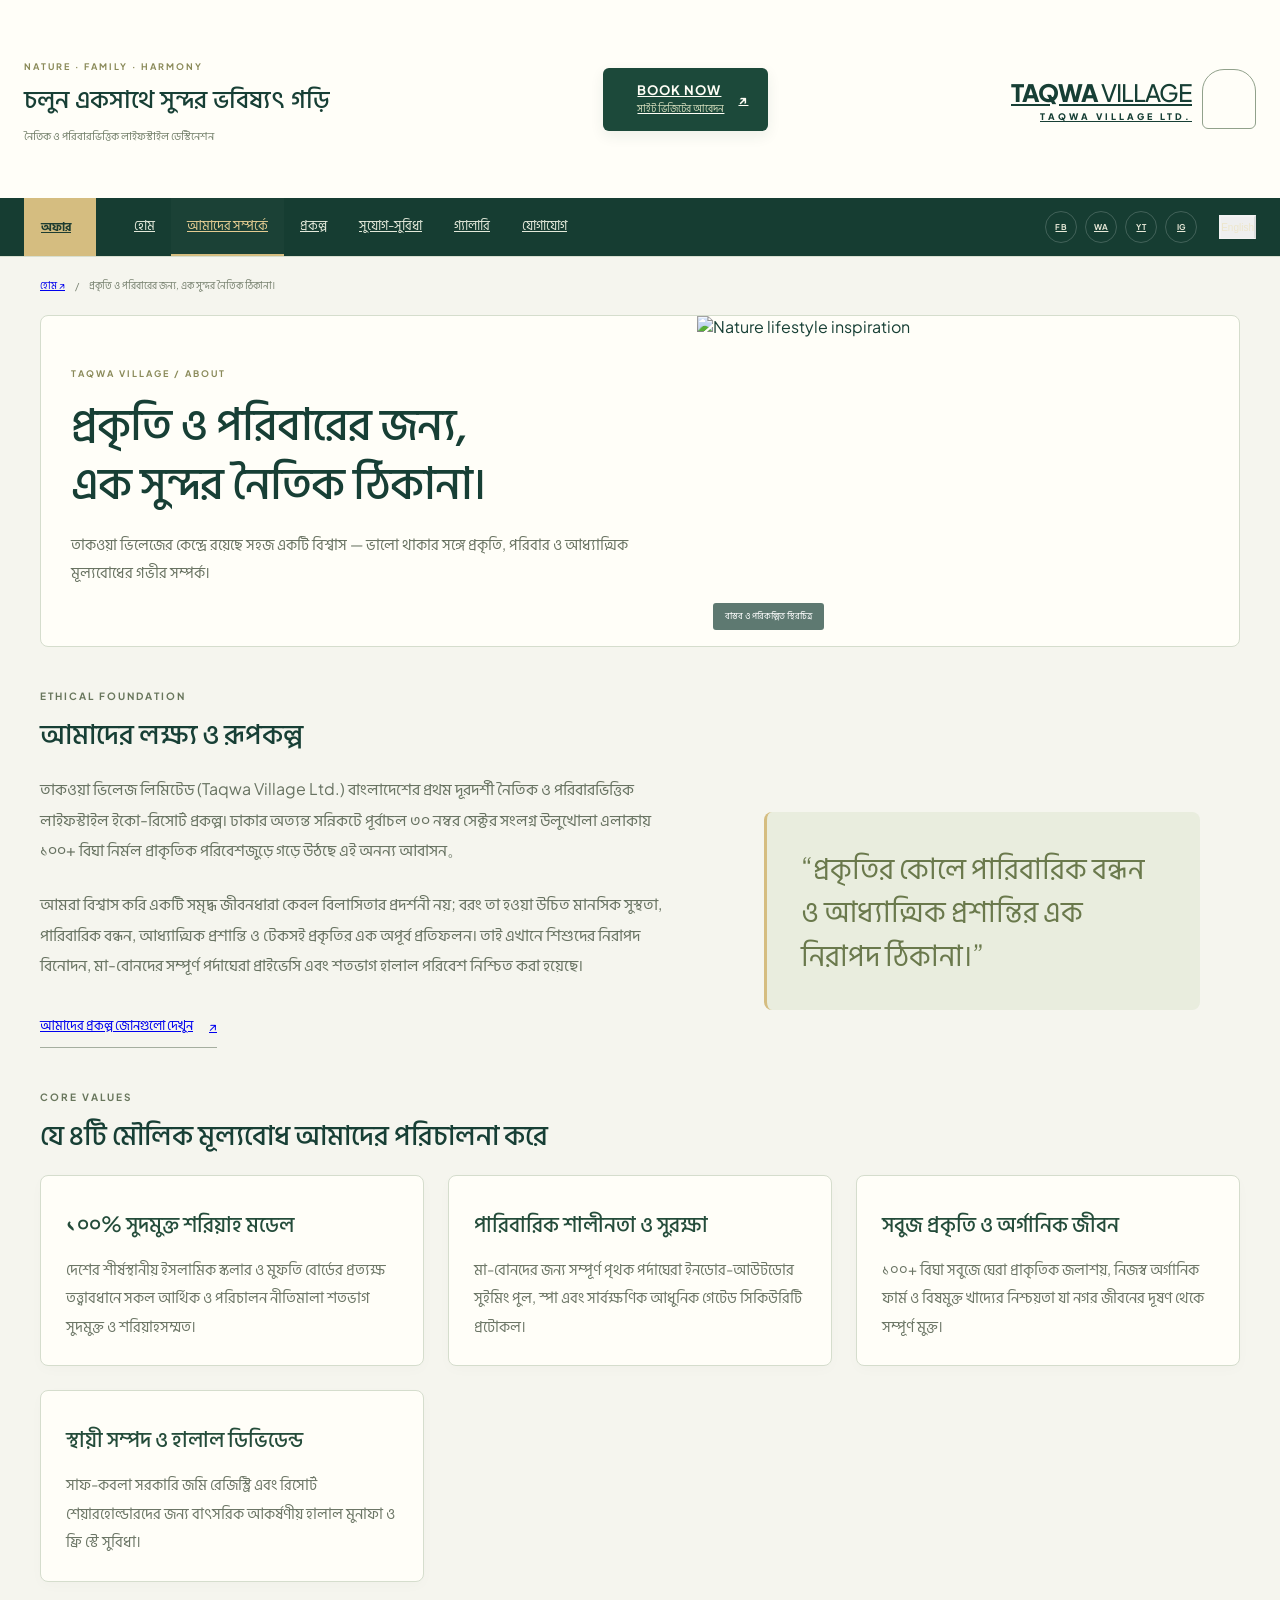
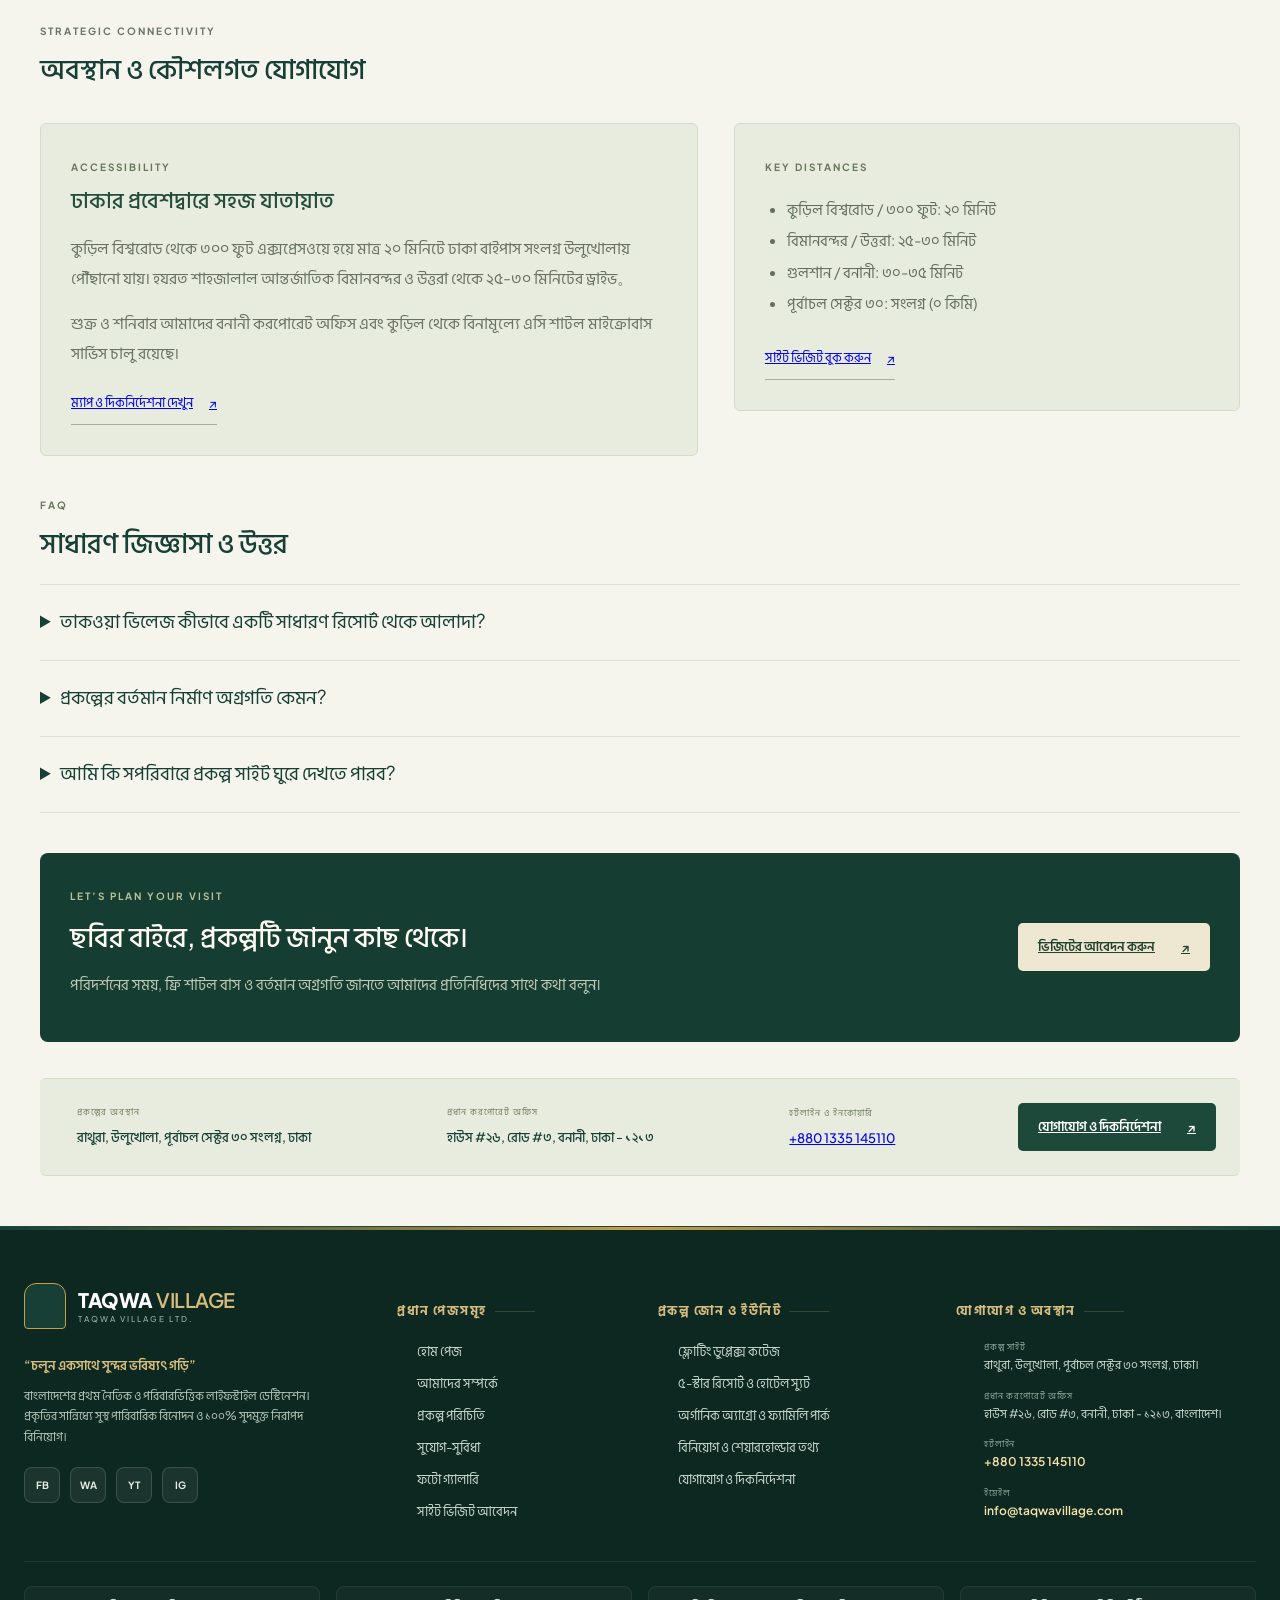
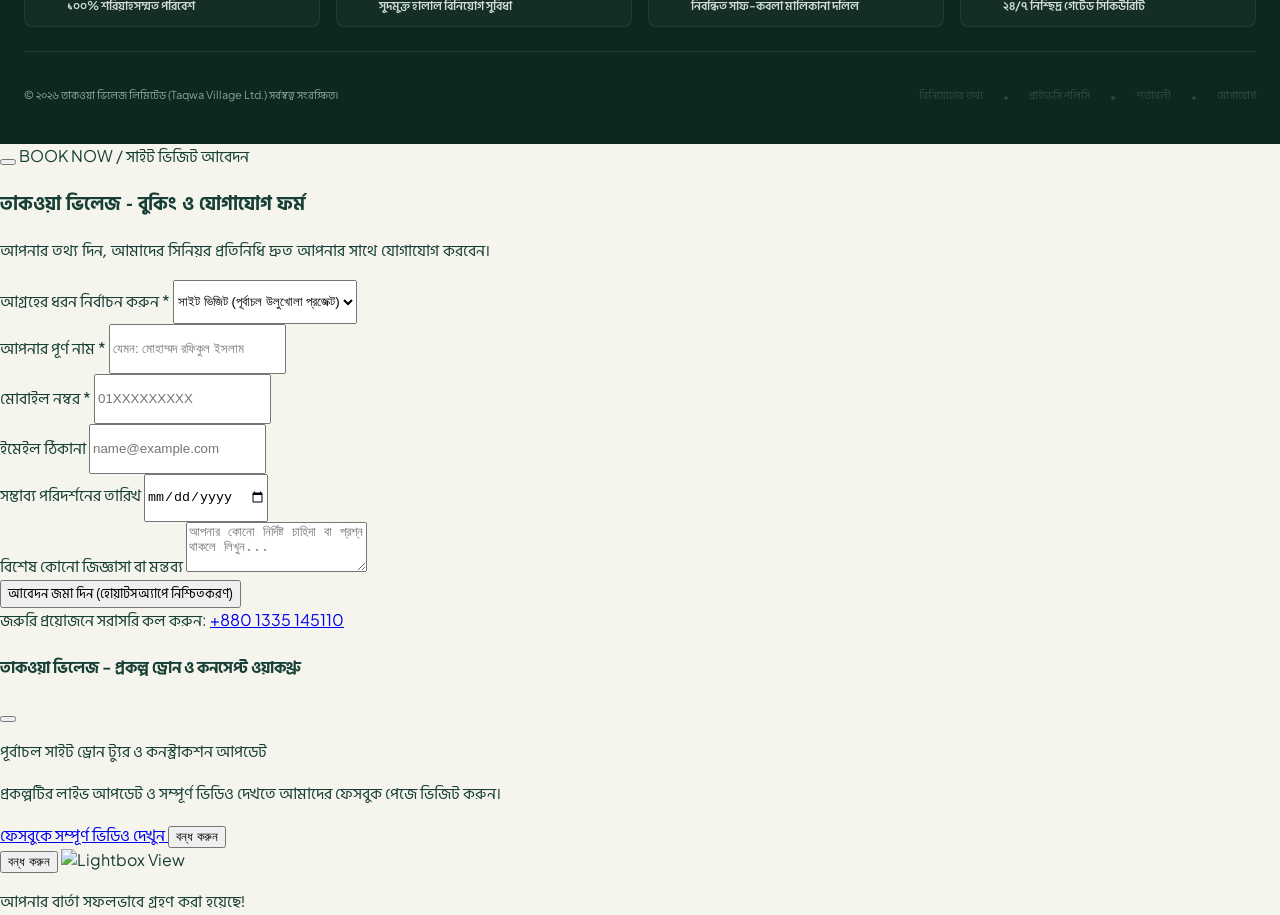
==== about.html @ dc3d4e01 "first commit" ====
<!DOCTYPE html>
<html lang="bn" class="scroll-smooth">
<head>
  <meta charset="UTF-8">
  <meta name="viewport" content="width=device-width, initial-scale=1.0">
  <title>A Thoughtful Place for Nature, Family &amp; Values. | Taqwa Village</title>
  
  <!-- SEO & Social Meta Tags -->
  <meta name="description" content="At the heart of Taqwa Village is a profound conviction: true wellbeing flourishes through nature, family harmony and spiritual grounding.">
  <meta property="og:title" content="A Thoughtful Place for Nature, Family &amp; Values. | Taqwa Village">
  <meta property="og:description" content="At the heart of Taqwa Village is a profound conviction: true wellbeing flourishes through nature, family harmony and spiritual grounding.">
  <meta property="og:type" content="website">
  <meta property="og:url" content="https://taqwavillage.com/about.html">
  <meta name="theme-color" content="#064e3b">

  <!-- Google Fonts: Hind Siliguri for Bengali + Plus Jakarta Sans for English -->
  <link rel="preconnect" href="https://fonts.googleapis.com">
  <link rel="preconnect" href="https://fonts.gstatic.com" crossorigin>
  <link href="https://fonts.googleapis.com/css2?family=Hind+Siliguri:wght@400;500;600;700&family=Plus+Jakarta+Sans:wght@400;500;600;700;800&family=Amiri:ital@1&display=swap" rel="stylesheet">

  <!-- Tailwind CSS CDN -->
  <script src="https://cdn.tailwindcss.com"></script>
  <script>
    tailwind.config = {
      darkMode: 'class',
      theme: {
        extend: {
          fontFamily: {
            bangla: ['"Hind Siliguri"', 'sans-serif'],
            sans: ['"Plus Jakarta Sans"', '"Hind Siliguri"', 'sans-serif'],
            arabic: ['"Amiri"', 'serif']
          },
          colors: {
            primary: {
              50: '#f0fdf4',
              100: '#dcfce7',
              200: '#bbf7d0',
              500: '#10b981',
              600: '#059669',
              700: '#047857',
              800: '#065f46',
              900: '#064e3b',
              950: '#022c22',
            },
            gold: {
              50: '#fffbeb',
              100: '#fef3c7',
              200: '#fde68a',
              400: '#fbbf24',
              500: '#f59e0b',
              600: '#d97706',
              700: '#b45309',
            }
          },
          boxShadow: {
            'card': '0 10px 30px -5px rgba(6, 78, 59, 0.08), 0 4px 6px -2px rgba(6, 78, 59, 0.04)',
            'card-hover': '0 20px 35px -5px rgba(6, 78, 59, 0.16), 0 10px 10px -5px rgba(6, 78, 59, 0.08)',
            'gold': '0 10px 25px -5px rgba(217, 119, 6, 0.35)',
          }
        }
      }
    }
  </script>

  <!-- Lucide Icons -->
  <script src="https://unpkg.com/lucide@latest"></script>

  <!-- Swiper.js for Image Slider -->
  <link rel="stylesheet" href="https://cdn.jsdelivr.net/npm/swiper@11/swiper-bundle.min.css"/>
  <script src="https://cdn.jsdelivr.net/npm/swiper@11/swiper-bundle.min.js"></script>

  <!-- Custom CSS -->
  <link rel="stylesheet" href="styles.css">
</head>
<body class="inner-page sketch-home font-sans antialiased">
<a class="skip-link" href="#page-content">মূল কন্টেন্টে যান</a>
<header id="mainHeader" class="sketch-header">
<div class="sketch-masthead">
 <div class="sketch-slogan"><span class="eyebrow">NATURE · FAMILY · HARMONY</span><p><span data-bn="চলুন একসাথে সুন্দর ভবিষ্যৎ গড়ি" data-en="Let’s build a beautiful future together">চলুন একসাথে সুন্দর ভবিষ্যৎ গড়ি</span></p><small><span data-bn="নৈতিক ও পরিবারভিত্তিক লাইফস্টাইল ডেস্টিনেশন" data-en="An ethical, family-oriented lifestyle destination">নৈতিক ও পরিবারভিত্তিক লাইফস্টাইল ডেস্টিনেশন</span></small></div>
 <a class="sketch-book" href="booking.html"><i data-lucide="calendar-check"></i><span>BOOK NOW<small><span data-bn="সাইট ভিজিটের আবেদন" data-en="Plan your site visit">সাইট ভিজিটের আবেদন</span></small></span><span aria-hidden="true">↗</span></a>
 <a class="brand sketch-logo" href="index.html" aria-label="Taqwa Village home"><span>TAQWA <b>VILLAGE</b><small>TAQWA VILLAGE LTD.</small></span><span class="brand-icon"><i data-lucide="trees"></i></span></a>
</div>
<div class="sketch-nav-wrap"><div class="sketch-nav-row"><a class="offer-tab" href="booking.html"><span data-bn="অফার" data-en="OFFER">অফার</span> <i data-lucide="arrow-up-right"></i></a><nav class="sketch-nav" aria-label="Main navigation"><a href="index.html"><span data-bn="হোম" data-en="Home">হোম</span></a><a href="about.html" aria-current="page"><span data-bn="আমাদের সম্পর্কে" data-en="About us">আমাদের সম্পর্কে</span></a><a href="projects.html"><span data-bn="প্রকল্প" data-en="Projects">প্রকল্প</span></a><a href="amenities.html"><span data-bn="সুযোগ-সুবিধা" data-en="Amenities">সুযোগ-সুবিধা</span></a><a href="gallery.html"><span data-bn="গ্যালারি" data-en="Gallery">গ্যালারি</span></a><a href="contact.html"><span data-bn="যোগাযোগ" data-en="Contact">যোগাযোগ</span></a></nav><button id="mobileMenuBtn" aria-label="Toggle navigation" aria-controls="mobileMenu" aria-expanded="false"><i data-lucide="menu"></i><span>MENU</span></button><div class="sketch-socials"><a href="https://www.facebook.com/share/1EGtoqgu51/" aria-label="Facebook" target="_blank" rel="noopener noreferrer"><span aria-hidden="true">FB</span></a><a href="https://wa.me/8801335145110" aria-label="WhatsApp" target="_blank" rel="noopener noreferrer"><span aria-hidden="true">WA</span></a><a href="https://www.youtube.com/@TaqwaVillage" aria-label="YouTube" target="_blank" rel="noopener noreferrer"><span aria-hidden="true">YT</span></a><a href="https://www.instagram.com/taqwavillage" aria-label="Instagram" target="_blank" rel="noopener noreferrer"><span aria-hidden="true">IG</span></a></div><button id="langToggleBtn" class="language-button" onclick="toggleLanguage()"><span id="langLabel">English</span></button></div><nav id="mobileMenu" class="hidden" aria-label="Mobile navigation"><a href="index.html"><span data-bn="হোম" data-en="Home">হোম</span></a><a href="about.html" aria-current="page"><span data-bn="আমাদের সম্পর্কে" data-en="About us">আমাদের সম্পর্কে</span></a><a href="projects.html"><span data-bn="প্রকল্প" data-en="Projects">প্রকল্প</span></a><a href="amenities.html"><span data-bn="সুযোগ-সুবিধা" data-en="Amenities">সুযোগ-সুবিধা</span></a><a href="gallery.html"><span data-bn="গ্যালারি" data-en="Gallery">গ্যালারি</span></a><a href="contact.html"><span data-bn="যোগাযোগ" data-en="Contact">যোগাযোগ</span></a><a href="booking.html" data-mobile-booking><span data-bn="সাইট ভিজিট" data-en="Book a visit">সাইট ভিজিট</span></a></nav></div>
</header>
<main class="page-shell" id="page-content"><nav class="breadcrumbs" aria-label="Breadcrumb"><a class="" href="index.html"><span class="" data-bn="হোম" data-en="Home">হোম</span> <span aria-hidden="true">↗</span></a> <span aria-hidden="true">/</span> <span class="" data-bn="প্রকৃতি ও পরিবারের জন্য, এক সুন্দর নৈতিক ঠিকানা।" data-en="A Thoughtful Place for Nature, Family &amp; Values.">প্রকৃতি ও পরিবারের জন্য, এক সুন্দর নৈতিক ঠিকানা।</span></nav><section class="page-hero with-image"><div class="page-hero-copy"><span class="eyebrow">TAQWA VILLAGE / ABOUT</span><h1 class="" data-bn="প্রকৃতি ও পরিবারের জন্য, এক সুন্দর নৈতিক ঠিকানা।" data-en="A Thoughtful Place for Nature, Family &amp; Values.">প্রকৃতি ও পরিবারের জন্য, এক সুন্দর নৈতিক ঠিকানা।</h1><p class="" data-bn="তাকওয়া ভিলেজের কেন্দ্রে রয়েছে সহজ একটি বিশ্বাস — ভালো থাকার সঙ্গে প্রকৃতি, পরিবার ও আধ্যাত্মিক মূল্যবোধের গভীর সম্পর্ক।" data-en="At the heart of Taqwa Village is a profound conviction: true wellbeing flourishes through nature, family harmony and spiritual grounding.">তাকওয়া ভিলেজের কেন্দ্রে রয়েছে সহজ একটি বিশ্বাস — ভালো থাকার সঙ্গে প্রকৃতি, পরিবার ও আধ্যাত্মিক মূল্যবোধের গভীর সম্পর্ক।</p></div><figure class="page-hero-image"><img class="" src="https://images.unsplash.com/photo-1500937386664-56d1dfef3854?auto=format&amp;fit=crop&amp;w=1200&amp;q=85" alt="Nature lifestyle inspiration" fetchpriority=high><figcaption><span class="" data-bn="বাস্তব ও পরিকল্পিত স্থিরচিত্র" data-en="Project Lifestyle Visual">বাস্তব ও পরিকল্পিত স্থিরচিত্র</span></figcaption></figure></section><section class="page-section"><span class="eyebrow">ETHICAL FOUNDATION</span><h2 class="" data-bn="আমাদের লক্ষ্য ও রূপকল্প" data-en="Our Vision &amp; Purpose">আমাদের লক্ষ্য ও রূপকল্প</h2><div class="story-layout"><div><p class="" data-bn="তাকওয়া ভিলেজ লিমিটেড (Taqwa Village Ltd.) বাংলাদেশের প্রথম দূরদর্শী নৈতিক ও পরিবারভিত্তিক লাইফস্টাইল ইকো-রিসোর্ট প্রকল্প। ঢাকার অত্যন্ত সন্নিকটে পূর্বাচল ৩০ নম্বর সেক্টর সংলগ্ন উলুখোলা এলাকায় ১০০+ বিঘা নির্মল প্রাকৃতিক পরিবেশজুড়ে গড়ে উঠছে এই অনন্য আবাসন。" data-en="Taqwa Village Ltd. is Bangladesh’s premier ethical, family-first eco-lifestyle and resort sanctuary. Spread across 100+ bighas near Purbachal Sector 30 in Ulukhola, Dhaka, it harmonizes nature, family ethics and modern hospitality.">তাকওয়া ভিলেজ লিমিটেড (Taqwa Village Ltd.) বাংলাদেশের প্রথম দূরদর্শী নৈতিক ও পরিবারভিত্তিক লাইফস্টাইল ইকো-রিসোর্ট প্রকল্প। ঢাকার অত্যন্ত সন্নিকটে পূর্বাচল ৩০ নম্বর সেক্টর সংলগ্ন উলুখোলা এলাকায় ১০০+ বিঘা নির্মল প্রাকৃতিক পরিবেশজুড়ে গড়ে উঠছে এই অনন্য আবাসন。</p><p class="" data-bn="আমরা বিশ্বাস করি একটি সমৃদ্ধ জীবনধারা কেবল বিলাসিতার প্রদর্শনী নয়; বরং তা হওয়া উচিত মানসিক সুস্থতা, পারিবারিক বন্ধন, আধ্যাত্মিক প্রশান্তি ও টেকসই প্রকৃতির এক অপূর্ব প্রতিফলন। তাই এখানে শিশুদের নিরাপদ বিনোদন, মা-বোনদের সম্পূর্ণ পর্দাঘেরা প্রাইভেসি এবং শতভাগ হালাল পরিবেশ নিশ্চিত করা হয়েছে।" data-en="We believe true luxury is rooted in peace of mind, strong family bonds, spiritual tranquility and sustainable living. That is why Taqwa Village is crafted with complete family privacy, separate amenities for women, and 100% Shariah-guided principles.">আমরা বিশ্বাস করি একটি সমৃদ্ধ জীবনধারা কেবল বিলাসিতার প্রদর্শনী নয়; বরং তা হওয়া উচিত মানসিক সুস্থতা, পারিবারিক বন্ধন, আধ্যাত্মিক প্রশান্তি ও টেকসই প্রকৃতির এক অপূর্ব প্রতিফলন। তাই এখানে শিশুদের নিরাপদ বিনোদন, মা-বোনদের সম্পূর্ণ পর্দাঘেরা প্রাইভেসি এবং শতভাগ হালাল পরিবেশ নিশ্চিত করা হয়েছে।</p><a class="text-button" href="projects.html"><span class="" data-bn="আমাদের প্রকল্প জোনগুলো দেখুন" data-en="Explore our project zones">আমাদের প্রকল্প জোনগুলো দেখুন</span> <span aria-hidden="true">↗</span></a></div><blockquote><span class="" data-bn="“প্রকৃতির কোলে পারিবারিক বন্ধন ও আধ্যাত্মিক প্রশান্তির এক নিরাপদ ঠিকানা।”" data-en="“A serene sanctuary for family bonding and spiritual peace in nature’s lap.”">“প্রকৃতির কোলে পারিবারিক বন্ধন ও আধ্যাত্মিক প্রশান্তির এক নিরাপদ ঠিকানা।”</span></blockquote></div></section><section class="page-section"><span class="eyebrow">CORE VALUES</span><h2 class="" data-bn="যে ৪টি মৌলিক মূল্যবোধ আমাদের পরিচালনা করে" data-en="The 4 Guiding Pillars">যে ৪টি মৌলিক মূল্যবোধ আমাদের পরিচালনা করে</h2><div class="feature-grid"><article class="feature-panel"><i data-lucide="coins" aria-hidden="true"></i><h3 class="" data-bn="১০০% সুদমুক্ত শরিয়াহ মডেল" data-en="100% Shariah Compliant">১০০% সুদমুক্ত শরিয়াহ মডেল</h3><p class="" data-bn="দেশের শীর্ষস্থানীয় ইসলামিক স্কলার ও মুফতি বোর্ডের প্রত্যক্ষ তত্ত্বাবধানে সকল আর্থিক ও পরিচালন নীতিমালা শতভাগ সুদমুক্ত ও শরিয়াহসম্মত।" data-en="All financial investments and operations strictly adhere to authentic Islamic Mudarabah/Musharakah guidelines vetted by prominent scholars.">দেশের শীর্ষস্থানীয় ইসলামিক স্কলার ও মুফতি বোর্ডের প্রত্যক্ষ তত্ত্বাবধানে সকল আর্থিক ও পরিচালন নীতিমালা শতভাগ সুদমুক্ত ও শরিয়াহসম্মত।</p></article><article class="feature-panel"><i data-lucide="users" aria-hidden="true"></i><h3 class="" data-bn="পারিবারিক শালীনতা ও সুরক্ষা" data-en="Family Dignity &amp; Privacy">পারিবারিক শালীনতা ও সুরক্ষা</h3><p class="" data-bn="মা-বোনদের জন্য সম্পূর্ণ পৃথক পর্দাঘেরা ইনডোর-আউটডোর সুইমিং পুল, স্পা এবং সার্বক্ষণিক আধুনিক গেটেড সিকিউরিটি প্রটোকল।" data-en="Private ladies-only swimming pools, family leisure spaces and around-the-clock gated security ensure complete peace of mind.">মা-বোনদের জন্য সম্পূর্ণ পৃথক পর্দাঘেরা ইনডোর-আউটডোর সুইমিং পুল, স্পা এবং সার্বক্ষণিক আধুনিক গেটেড সিকিউরিটি প্রটোকল।</p></article><article class="feature-panel"><i data-lucide="leaf" aria-hidden="true"></i><h3 class="" data-bn="সবুজ প্রকৃতি ও অর্গানিক জীবন" data-en="Sustainable Green Sanctuary">সবুজ প্রকৃতি ও অর্গানিক জীবন</h3><p class="" data-bn="১০০+ বিঘা সবুজে ঘেরা প্রাকৃতিক জলাশয়, নিজস্ব অর্গানিক ফার্ম ও বিষমুক্ত খাদ্যের নিশ্চয়তা যা নগর জীবনের দূষণ থেকে সম্পূর্ণ মুক্ত।" data-en="Over 100 bighas of verdant lakes, chemical-free agro farms and pristine fresh air, completely away from urban pollution.">১০০+ বিঘা সবুজে ঘেরা প্রাকৃতিক জলাশয়, নিজস্ব অর্গানিক ফার্ম ও বিষমুক্ত খাদ্যের নিশ্চয়তা যা নগর জীবনের দূষণ থেকে সম্পূর্ণ মুক্ত।</p></article><article class="feature-panel"><i data-lucide="badge-check" aria-hidden="true"></i><h3 class="" data-bn="স্থায়ী সম্পদ ও হালাল ডিভিডেন্ড" data-en="Permanent Deeds &amp; Halal ROI">স্থায়ী সম্পদ ও হালাল ডিভিডেন্ড</h3><p class="" data-bn="সাফ-কবলা সরকারি জমি রেজিস্ট্রি এবং রিসোর্ট শেয়ারহোল্ডারদের জন্য বাৎসরিক আকর্ষণীয় হালাল মুনাফা ও ফ্রি স্টে সুবিধা।" data-en="Sub-kabla registered land titles, predictable annual halal dividends, and complimentary family stay nights for investors.">সাফ-কবলা সরকারি জমি রেজিস্ট্রি এবং রিসোর্ট শেয়ারহোল্ডারদের জন্য বাৎসরিক আকর্ষণীয় হালাল মুনাফা ও ফ্রি স্টে সুবিধা।</p></article></div></section><section class="page-section"><span class="eyebrow">STRATEGIC CONNECTIVITY</span><h2 class="" data-bn="অবস্থান ও কৌশলগত যোগাযোগ" data-en="Strategic Location &amp; Connectivity">অবস্থান ও কৌশলগত যোগাযোগ</h2><div class="detail-split"><article class="info-panel"><span class="eyebrow">ACCESSIBILITY</span><h3 class="" data-bn="ঢাকার প্রবেশদ্বারে সহজ যাতায়াত" data-en="Effortless Access from Key Dhaka Hubs">ঢাকার প্রবেশদ্বারে সহজ যাতায়াত</h3><p class="" data-bn="কুড়িল বিশ্বরোড থেকে ৩০০ ফুট এক্সপ্রেসওয়ে হয়ে মাত্র ২০ মিনিটে ঢাকা বাইপাস সংলগ্ন উলুখোলায় পৌঁছানো যায়। হযরত শাহজালাল আন্তর্জাতিক বিমানবন্দর ও উত্তরা থেকে ২৫-৩০ মিনিটের ড্রাইভ。" data-en="Just 20 minutes from Kuril Flyover via the 300ft Expressway to Ulukhola. Effortless 25-30 minute drive from Hazrat Shahjalal International Airport and Uttara.">কুড়িল বিশ্বরোড থেকে ৩০০ ফুট এক্সপ্রেসওয়ে হয়ে মাত্র ২০ মিনিটে ঢাকা বাইপাস সংলগ্ন উলুখোলায় পৌঁছানো যায়। হযরত শাহজালাল আন্তর্জাতিক বিমানবন্দর ও উত্তরা থেকে ২৫-৩০ মিনিটের ড্রাইভ。</p><p class="" data-bn="শুক্র ও শনিবার আমাদের বনানী করপোরেট অফিস এবং কুড়িল থেকে বিনামূল্যে এসি শাটল মাইক্রোবাস সার্ভিস চালু রয়েছে।" data-en="Complimentary AC shuttle bus services operate every Friday and Saturday from our Banani corporate office and Kuril.">শুক্র ও শনিবার আমাদের বনানী করপোরেট অফিস এবং কুড়িল থেকে বিনামূল্যে এসি শাটল মাইক্রোবাস সার্ভিস চালু রয়েছে।</p><a class="text-button" href="contact.html"><span class="" data-bn="ম্যাপ ও দিকনির্দেশনা দেখুন" data-en="View map and directions">ম্যাপ ও দিকনির্দেশনা দেখুন</span> <span aria-hidden="true">↗</span></a></article><article class="info-panel"><span class="eyebrow">KEY DISTANCES</span><ul><li><span class="" data-bn="কুড়িল বিশ্বরোড / ৩০০ ফুট: ২০ মিনিট" data-en="Kuril Flyover / 300ft: 20 Minutes">কুড়িল বিশ্বরোড / ৩০০ ফুট: ২০ মিনিট</span></li><li><span class="" data-bn="বিমানবন্দর / উত্তরা: ২৫-৩০ মিনিট" data-en="Airport / Uttara: 25-30 Minutes">বিমানবন্দর / উত্তরা: ২৫-৩০ মিনিট</span></li><li><span class="" data-bn="গুলশান / বনানী: ৩০-৩৫ মিনিট" data-en="Gulshan / Banani: 30-35 Minutes">গুলশান / বনানী: ৩০-৩৫ মিনিট</span></li><li><span class="" data-bn="পূর্বাচল সেক্টর ৩০: সংলগ্ন (০ কিমি)" data-en="Purbachal Sector 30: Adjacent (0 km)">পূর্বাচল সেক্টর ৩০: সংলগ্ন (০ কিমি)</span></li></ul><a class="text-button" href="booking.html?interest=site_visit"><span class="" data-bn="সাইট ভিজিট বুক করুন" data-en="Schedule a visit">সাইট ভিজিট বুক করুন</span> <span aria-hidden="true">↗</span></a></article></div></section><section class="page-section"><span class="eyebrow">FAQ</span><h2 class="" data-bn="সাধারণ জিজ্ঞাসা ও উত্তর" data-en="Frequently Asked Questions">সাধারণ জিজ্ঞাসা ও উত্তর</h2><div class="faq-list"><details><summary><span class="" data-bn="তাকওয়া ভিলেজ কীভাবে একটি সাধারণ রিসোর্ট থেকে আলাদা?" data-en="How is Taqwa Village different from regular resorts?">তাকওয়া ভিলেজ কীভাবে একটি সাধারণ রিসোর্ট থেকে আলাদা?</span></summary><p class="" data-bn="তাকওয়া ভিলেজ একটি নৈতিক ও পরিবারভিত্তিক ইকো-ভিলেজ। এখানে রয়েছে সম্পূর্ণ পর্দাঘেরা নারীদের আলাদা বিনোদন ও সুইমিং পুল, কেন্দ্রীয় জামে মসজিদ, ১০০% হালাল খাদ্য সরবরাহ এবং সুদমুক্ত বিনিয়োগ মডেল।" data-en="Taqwa Village is an ethical, family-first destination featuring segregated pools for women, a central Grand Mosque, 100% halal organic food, and an interest-free Shariah investment framework.">তাকওয়া ভিলেজ একটি নৈতিক ও পরিবারভিত্তিক ইকো-ভিলেজ। এখানে রয়েছে সম্পূর্ণ পর্দাঘেরা নারীদের আলাদা বিনোদন ও সুইমিং পুল, কেন্দ্রীয় জামে মসজিদ, ১০০% হালাল খাদ্য সরবরাহ এবং সুদমুক্ত বিনিয়োগ মডেল।</p></details><details><summary><span class="" data-bn="প্রকল্পের বর্তমান নির্মাণ অগ্রগতি কেমন?" data-en="What is the current construction progress?">প্রকল্পের বর্তমান নির্মাণ অগ্রগতি কেমন?</span></summary><p class="" data-bn="প্রথম ধাপের ভূমি উন্নয়ন ও লেক খনন সম্পন্ন হয়েছে। বর্তমানে ফ্লোটিং কটেজের কাঠামো ও রিসোর্টের ফাউন্ডেশন পাইলিং দ্রুত এগিয়ে চলেছে (ফেজ ১: ৭৮% সম্পন্ন)।" data-en="Phase 1 earth development and lake excavations are complete. Floating cottage structures and resort piling are progressing rapidly (Phase 1: 78% complete).">প্রথম ধাপের ভূমি উন্নয়ন ও লেক খনন সম্পন্ন হয়েছে। বর্তমানে ফ্লোটিং কটেজের কাঠামো ও রিসোর্টের ফাউন্ডেশন পাইলিং দ্রুত এগিয়ে চলেছে (ফেজ ১: ৭৮% সম্পন্ন)।</p></details><details><summary><span class="" data-bn="আমি কি সপরিবারে প্রকল্প সাইট ঘুরে দেখতে পারব?" data-en="Can I visit the site with my family?">আমি কি সপরিবারে প্রকল্প সাইট ঘুরে দেখতে পারব?</span></summary><p class="" data-bn="জি হ্যাঁ! আমরা প্রতি সপ্তাহে শুক্র ও শনিবার ঢাকা থেকে পরিবারসহ বিনামূল্যে ফ্রি এসি শাটল বাস পরিচালনা করি। হটলাইনে ফোন করে বা বুকিং ফর্ম থেকে সিট বুক করতে পারেন।" data-en="Yes! We organize free family shuttle trips every Friday and Saturday from Dhaka. You can reserve seats via our hotline or booking form.">জি হ্যাঁ! আমরা প্রতি সপ্তাহে শুক্র ও শনিবার ঢাকা থেকে পরিবারসহ বিনামূল্যে ফ্রি এসি শাটল বাস পরিচালনা করি। হটলাইনে ফোন করে বা বুকিং ফর্ম থেকে সিট বুক করতে পারেন।</p></details></div></section><aside class="page-cta"><div><span class="eyebrow">LET’S PLAN YOUR VISIT</span><h2 class="" data-bn="ছবির বাইরে, প্রকল্পটি জানুন কাছ থেকে।" data-en="Go beyond the pictures. Get to know the project.">ছবির বাইরে, প্রকল্পটি জানুন কাছ থেকে।</h2><p class="" data-bn="পরিদর্শনের সময়, ফ্রি শাটল বাস ও বর্তমান অগ্রগতি জানতে আমাদের প্রতিনিধিদের সাথে কথা বলুন।" data-en="Talk to our team about visiting times, complimentary shuttle service and current availability.">পরিদর্শনের সময়, ফ্রি শাটল বাস ও বর্তমান অগ্রগতি জানতে আমাদের প্রতিনিধিদের সাথে কথা বলুন।</p></div><a class="primary-button" href="booking.html"><span class="" data-bn="ভিজিটের আবেদন করুন" data-en="Plan a visit">ভিজিটের আবেদন করুন</span> <span aria-hidden="true">↗</span></a></aside><section id="address-bar" class="sketch-address">
  <div>
    <i data-lucide="map-pin"></i>
    <span>
      <small><span data-bn="প্রকল্পের অবস্থান" data-en="PROJECT LOCATION">প্রকল্পের অবস্থান</span></small>
      <strong><span data-bn="রাথুরা, উলুখোলা, পূর্বাচল সেক্টর ৩০ সংলগ্ন, ঢাকা" data-en="Rathura, Ulukhola, near Purbachal Sector 30, Dhaka">রাথুরা, উলুখোলা, পূর্বাচল সেক্টর ৩০ সংলগ্ন, ঢাকা</span></strong>
    </span>
  </div>
  <div>
    <i data-lucide="building-2"></i>
    <span>
      <small><span data-bn="প্রধান করপোরেট অফিস" data-en="CORPORATE HEADQUARTERS">প্রধান করপোরেট অফিস</span></small>
      <strong><span data-bn="হাউস #২৬, রোড #৩, বনানী, ঢাকা - ১২১৩" data-en="House #26, Road #3, Banani, Dhaka - 1213">হাউস #২৬, রোড #৩, বনানী, ঢাকা - ১২১৩</span></strong>
    </span>
  </div>
  <div>
    <i data-lucide="phone-call"></i>
    <span>
      <small><span data-bn="হটলাইন ও ইনকোয়ারি" data-en="DIRECT HOTLINE">হটলাইন ও ইনকোয়ারি</span></small>
      <strong><a href="tel:+8801335145110" class="hover:underline text-emerald-900">+880 1335 145110</a></strong>
    </span>
  </div>
  <a href="contact.html" class="primary-button text-xs py-2 px-4 whitespace-nowrap"><span data-bn="যোগাযোগ ও দিকনির্দেশনা" data-en="Contact & directions">যোগাযোগ ও দিকনির্দেশনা</span> ↗</a>
</section></main><footer class="site-column-footer" aria-label="Site footer">
    <div class="footer-container">
      
      <!-- 4 Columns Grid -->
      <div class="footer-columns-grid">
        
        <!-- Column 1: Brand & Philosophy -->
        <div class="footer-col-brand">
          <a class="footer-brand-logo" href="index.html" aria-label="Taqwa Village home">
            <span class="footer-brand-icon"><i data-lucide="trees"></i></span>
            <span>TAQWA <b>VILLAGE</b><small>TAQWA VILLAGE LTD.</small></span>
          </a>
          <p class="footer-brand-slogan"><span data-bn="&ldquo;চলুন একসাথে সুন্দর ভবিষ্যৎ গড়ি&rdquo;" data-en="&ldquo;Let’s build a beautiful future together&rdquo;">&ldquo;চলুন একসাথে সুন্দর ভবিষ্যৎ গড়ি&rdquo;</span></p>
          <p class="footer-brand-desc"><span data-bn="বাংলাদেশের প্রথম নৈতিক ও পরিবারভিত্তিক লাইফস্টাইল ডেস্টিনেশন। প্রকৃতির সান্নিধ্যে সুস্থ পারিবারিক বিনোদন ও ১০০% সুদমুক্ত নিরাপদ বিনিয়োগ।" data-en="Bangladesh’s premier ethical, family-oriented eco destination. Wholesome recreation and 100% Riba-free secure investment.">বাংলাদেশের প্রথম নৈতিক ও পরিবারভিত্তিক লাইফস্টাইল ডেস্টিনেশন। প্রকৃতির সান্নিধ্যে সুস্থ পারিবারিক বিনোদন ও ১০০% সুদমুক্ত নিরাপদ বিনিয়োগ।</span></p>
          <div class="footer-social-row" aria-label="Official Social Media">
            <a href="https://www.facebook.com/share/1EGtoqgu51/" class="footer-social-pill" target="_blank" rel="noopener noreferrer" title="Facebook" aria-label="Facebook"><span>FB</span></a>
            <a href="https://wa.me/8801335145110" class="footer-social-pill" target="_blank" rel="noopener noreferrer" title="WhatsApp" aria-label="WhatsApp"><span>WA</span></a>
            <a href="https://www.youtube.com/@TaqwaVillage" class="footer-social-pill" target="_blank" rel="noopener noreferrer" title="YouTube" aria-label="YouTube"><span>YT</span></a>
            <a href="https://www.instagram.com/taqwavillage" class="footer-social-pill" target="_blank" rel="noopener noreferrer" title="Instagram" aria-label="Instagram"><span>IG</span></a>
          </div>
        </div>

        <!-- Column 2: Quick Links -->
        <div class="footer-col">
          <h4><span data-bn="প্রধান পেজসমূহ" data-en="QUICK LINKS">প্রধান পেজসমূহ</span></h4>
          <ul class="footer-links-list">
            <li><a href="index.html"><i data-lucide="chevron-right"></i> <span data-bn="হোম পেজ" data-en="Home">হোম পেজ</span></a></li>
            <li><a href="about.html"><i data-lucide="chevron-right"></i> <span data-bn="আমাদের সম্পর্কে" data-en="About Us">আমাদের সম্পর্কে</span></a></li>
            <li><a href="projects.html"><i data-lucide="chevron-right"></i> <span data-bn="প্রকল্প পরিচিতি" data-en="Projects">প্রকল্প পরিচিতি</span></a></li>
            <li><a href="amenities.html"><i data-lucide="chevron-right"></i> <span data-bn="সুযোগ-সুবিধা" data-en="Amenities">সুযোগ-সুবিধা</span></a></li>
            <li><a href="gallery.html"><i data-lucide="chevron-right"></i> <span data-bn="ফটো গ্যালারি" data-en="Gallery">ফটো গ্যালারি</span></a></li>
            <li><a href="booking.html"><i data-lucide="chevron-right"></i> <span data-bn="সাইট ভিজিট আবেদন" data-en="Plan a Visit">সাইট ভিজিট আবেদন</span></a></li>
          </ul>
        </div>

        <!-- Column 3: Destinations & Units -->
        <div class="footer-col">
          <h4><span data-bn="প্রকল্প জোন ও ইউনিট" data-en="DESTINATIONS">প্রকল্প জোন ও ইউনিট</span></h4>
          <ul class="footer-links-list">
            <li><a href="cottages.html"><i data-lucide="chevron-right"></i> <span data-bn="ফ্লোটিং ডুপ্লেক্স কটেজ" data-en="Floating Cottages">ফ্লোটিং ডুপ্লেক্স কটেজ</span></a></li>
            <li><a href="resort.html"><i data-lucide="chevron-right"></i> <span data-bn="৫-স্টার রিসোর্ট ও হোটেল স্যুট" data-en="Resort & Hotel Suites">৫-স্টার রিসোর্ট ও হোটেল স্যুট</span></a></li>
            <li><a href="agro.html"><i data-lucide="chevron-right"></i> <span data-bn="অর্গানিক অ্যাগ্রো ও ফ্যামিলি পার্ক" data-en="Agro & Family Park">অর্গানিক অ্যাগ্রো ও ফ্যামিলি পার্ক</span></a></li>
            <li><a href="investment.html"><i data-lucide="chevron-right"></i> <span data-bn="বিনিয়োগ ও শেয়ারহোল্ডার তথ্য" data-en="Investment Inquiries">বিনিয়োগ ও শেয়ারহোল্ডার তথ্য</span></a></li>
            <li><a href="contact.html"><i data-lucide="chevron-right"></i> <span data-bn="যোগাযোগ ও দিকনির্দেশনা" data-en="Contact & Directions">যোগাযোগ ও দিকনির্দেশনা</span></a></li>
          </ul>
        </div>

        <!-- Column 4: Contact & Office -->
        <div class="footer-col footer-col-contact">
          <h4><span data-bn="যোগাযোগ ও অবস্থান" data-en="CONTACT & OFFICE">যোগাযোগ ও অবস্থান</span></h4>
          <div class="footer-contact-items">
            <div class="footer-contact-item">
              <i data-lucide="map-pin"></i>
              <div>
                <small><span data-bn="প্রকল্প সাইট" data-en="PROJECT SITE">প্রকল্প সাইট</span></small>
                <span><span data-bn="রাথুরা, উলুখোলা, পূর্বাচল সেক্টর ৩০ সংলগ্ন, ঢাকা।" data-en="Rathura, Ulukhola, near Purbachal Sector 30, Dhaka.">রাথুরা, উলুখোলা, পূর্বাচল সেক্টর ৩০ সংলগ্ন, ঢাকা।</span></span>
              </div>
            </div>
            <div class="footer-contact-item">
              <i data-lucide="building-2"></i>
              <div>
                <small><span data-bn="প্রধান করপোরেট অফিস" data-en="CORPORATE HEADQUARTERS">প্রধান করপোরেট অফিস</span></small>
                <span><span data-bn="হাউস #২৬, রোড #৩, বনানী, ঢাকা - ১২১৩, বাংলাদেশ।" data-en="House #26, Road #3, Banani, Dhaka - 1213, Bangladesh.">হাউস #২৬, রোড #৩, বনানী, ঢাকা - ১২১৩, বাংলাদেশ।</span></span>
              </div>
            </div>
            <div class="footer-contact-item">
              <i data-lucide="phone"></i>
              <div>
                <small><span data-bn="হটলাইন" data-en="HOTLINE">হটলাইন</span></small>
                <a href="tel:+8801335145110">+880 1335 145110</a>
              </div>
            </div>
            <div class="footer-contact-item">
              <i data-lucide="mail"></i>
              <div>
                <small><span data-bn="ইমেইল" data-en="EMAIL">ইমেইল</span></small>
                <a href="mailto:info@taqwavillage.com">info@taqwavillage.com</a>
              </div>
            </div>
          </div>
        </div>

      </div>

      <!-- Trust Badges Strip -->
      <div class="footer-trust-strip">
        <div class="footer-trust-badge">
          <i data-lucide="shield-check"></i>
          <span><span data-bn="১০০% শরিয়াহসম্মত পরিবেশ" data-en="100% Shariah Compliant">১০০% শরিয়াহসম্মত পরিবেশ</span></span>
        </div>
        <div class="footer-trust-badge">
          <i data-lucide="coins"></i>
          <span><span data-bn="সুদমুক্ত হালাল বিনিয়োগ সুবিধা" data-en="Riba-Free Halal Investment">সুদমুক্ত হালাল বিনিয়োগ সুবিধা</span></span>
        </div>
        <div class="footer-trust-badge">
          <i data-lucide="badge-check"></i>
          <span><span data-bn="নিবন্ধিত সাফ-কবলা মালিকানা দলিল" data-en="Registered Sub-Kabla Title Deed">নিবন্ধিত সাফ-কবলা মালিকানা দলিল</span></span>
        </div>
        <div class="footer-trust-badge">
          <i data-lucide="lock"></i>
          <span><span data-bn="২৪/৭ নিশ্ছিদ্র গেটেড সিকিউরিটি" data-en="24/7 Gated Security">২৪/৭ নিশ্ছিদ্র গেটেড সিকিউরিটি</span></span>
        </div>
      </div>

      <!-- Bottom Bar -->
      <div class="footer-bottom-bar">
        <p><span data-bn="&copy; ২০২৬ তাকওয়া ভিলেজ লিমিটেড (Taqwa Village Ltd.) সর্বস্বত্ব সংরক্ষিত।" data-en="&copy; 2026 Taqwa Village Ltd. All rights reserved.">&copy; ২০২৬ তাকওয়া ভিলেজ লিমিটেড (Taqwa Village Ltd.) সর্বস্বত্ব সংরক্ষিত।</span></p>
        <nav class="footer-legal-links" aria-label="Footer legal navigation">
          <a href="investment.html"><span data-bn="বিনিয়োগের তথ্য" data-en="Investment inquiries">বিনিয়োগের তথ্য</span></a>
          <span aria-hidden="true">&bull;</span>
          <a href="privacy.html"><span data-bn="প্রাইভেসি পলিসি" data-en="Privacy Policy">প্রাইভেসি পলিসি</span></a>
          <span aria-hidden="true">&bull;</span>
          <a href="terms.html"><span data-bn="শর্তাবলী" data-en="Terms of Use">শর্তাবলী</span></a>
          <span aria-hidden="true">&bull;</span>
          <a href="contact.html"><span data-bn="যোগাযোগ" data-en="Contact">যোগাযোগ</span></a>
        </nav>
      </div>

    </div>
  </footer>  <div id="bookingModal" role="dialog" aria-modal="true" aria-label="Booking inquiry" class="fixed inset-0 z-50 hidden bg-slate-950/70 backdrop-blur-sm flex items-center justify-center p-4">
    <div class="bg-white rounded-3xl shadow-2xl max-w-lg w-full overflow-hidden border border-slate-200 transform transition-all animate-in fade-in zoom-in-95 duration-200 max-h-[90vh] overflow-y-auto">
      
      <!-- Modal Header -->
      <div class="bg-gradient-to-r from-emerald-900 to-emerald-950 text-white p-6 relative">
        <button onclick="closeBookingModal()" aria-label="Close booking form" class="absolute top-5 right-5 text-emerald-200 hover:text-white p-1 rounded-lg hover:bg-white/10 transition-colors">
          <i data-lucide="x" class="w-5 h-5"></i>
        </button>
        <span class="text-xs font-bold text-amber-400 uppercase tracking-widest font-sans">
          BOOK NOW / সাইট ভিজিট আবেদন
        </span>
        <h3 class="text-xl font-bold font-bangla mt-1">
          তাকওয়া ভিলেজ - বুকিং ও যোগাযোগ ফর্ম
        </h3>
        <p class="text-xs text-emerald-200 mt-1 font-bangla">
          আপনার তথ্য দিন, আমাদের সিনিয়র প্রতিনিধি দ্রুত আপনার সাথে যোগাযোগ করবেন।
        </p>
      </div>

      <!-- Modal Form -->
      <form id="bookingForm" onsubmit="handleBookingSubmit(event)" class="p-6 space-y-4">
        
        <div>
          <label class="block text-xs font-bold text-slate-700 mb-1" for="bookInterest">
            আগ্রহের ধরন নির্বাচন করুন *
          </label>
          <select id="bookInterest" class="w-full text-sm border border-slate-300 rounded-xl p-2.5 bg-slate-50 focus:bg-white focus:ring-2 focus:ring-emerald-700 focus:outline-none">
            <option value="site_visit">সাইট ভিজিট (পূর্বাচল উলুখোলা প্রজেক্ট)</option>
            <option value="cottage">প্রেসিডেনশিয়াল ফ্লোটিং কটেজ বুকিং</option>
            <option value="resort_investment">রিসোর্ট শেয়ারহোল্ডার ও ইনভেস্টমেন্ট</option>
            <option value="family_dayout">পারিবারিক ডে-আউট ও পিকনিক স্পট</option>
          </select>
        </div>

        <div>
          <label class="block text-xs font-bold text-slate-700 mb-1" for="userName">
            আপনার পূর্ণ নাম *
          </label>
          <input type="text" id="userName" required placeholder="যেমন: মোহাম্মদ রফিকুল ইসলাম" class="w-full text-sm border border-slate-300 rounded-xl p-2.5 focus:ring-2 focus:ring-emerald-700 focus:outline-none">
        </div>

        <div class="grid grid-cols-1 sm:grid-cols-2 gap-4">
          <div>
            <label class="block text-xs font-bold text-slate-700 mb-1" for="userPhone">
              মোবাইল নম্বর *
            </label>
            <input type="tel" id="userPhone" required placeholder="01XXXXXXXXX" class="w-full text-sm border border-slate-300 rounded-xl p-2.5 focus:ring-2 focus:ring-emerald-700 focus:outline-none">
          </div>
          <div>
            <label class="block text-xs font-bold text-slate-700 mb-1" for="userEmail">
              ইমেইল ঠিকানা
            </label>
            <input type="email" id="userEmail" placeholder="name@example.com" class="w-full text-sm border border-slate-300 rounded-xl p-2.5 focus:ring-2 focus:ring-emerald-700 focus:outline-none">
          </div>
        </div>

        <div>
          <label class="block text-xs font-bold text-slate-700 mb-1" for="userDate">
            সম্ভাব্য পরিদর্শনের তারিখ
          </label>
          <input type="date" id="userDate" class="w-full text-sm border border-slate-300 rounded-xl p-2.5 focus:ring-2 focus:ring-emerald-700 focus:outline-none">
        </div>

        <div>
          <label class="block text-xs font-bold text-slate-700 mb-1" for="userMessage">
            বিশেষ কোনো জিজ্ঞাসা বা মন্তব্য
          </label>
          <textarea id="userMessage" rows="2" placeholder="আপনার কোনো নির্দিষ্ট চাহিদা বা প্রশ্ন থাকলে লিখুন..." class="w-full text-sm border border-slate-300 rounded-xl p-2.5 focus:ring-2 focus:ring-emerald-700 focus:outline-none"></textarea>
        </div>

        <div class="pt-2">
          <button type="submit" class="w-full bg-gradient-to-r from-emerald-800 to-emerald-950 hover:from-emerald-700 hover:to-emerald-900 text-white font-bold py-3 rounded-xl shadow-lg transition-all flex items-center justify-center gap-2 text-sm font-bangla">
            <i data-lucide="send" class="w-4 h-4 text-amber-400"></i>
            আবেদন জমা দিন (হোয়াটসঅ্যাপে নিশ্চিতকরণ)
          </button>
        </div>

        <div class="text-center pt-2">
          <span class="text-[11px] text-slate-500">
            জরুরি প্রয়োজনে সরাসরি কল করুন: <a href="tel:+8801335145110" class="text-emerald-800 font-bold hover:underline">+880 1335 145110</a>
          </span>
        </div>

      </form>
    </div>
  </div>

  <!-- ======================================================= -->
  <!-- VIDEO STREAMING MODAL -->
  <!-- ======================================================= -->
  <div id="videoModal" role="dialog" aria-modal="true" aria-label="Project videos" class="fixed inset-0 z-50 hidden bg-slate-950/90 backdrop-blur-md flex items-center justify-center p-4">
    <div class="relative w-full max-w-4xl bg-black rounded-2xl overflow-hidden shadow-2xl border border-slate-800">
      <div class="flex items-center justify-between p-3 bg-slate-900 text-white border-b border-slate-800">
        <h4 class="text-sm font-bold flex items-center gap-2">
          <i data-lucide="play-circle" class="w-4 h-4 text-amber-400"></i>
          তাকওয়া ভিলেজ - প্রকল্প ড্রোন ও কনসেপ্ট ওয়াকথ্রু
        </h4>
        <button onclick="closeVideoModal()" aria-label="Close video dialog" class="text-slate-400 hover:text-white p-1 rounded">
          <i data-lucide="x" class="w-5 h-5"></i>
        </button>
      </div>
      <div class="relative aspect-video w-full bg-black flex items-center justify-center">
        <!-- Interactive Mock Video Player Stream -->
        <div id="videoPlayerFrame" class="w-full h-full flex flex-col items-center justify-center text-center p-6 bg-slate-950">
          <div class="w-16 h-16 rounded-full bg-emerald-600/30 text-emerald-400 flex items-center justify-center mb-3 border border-emerald-500/30">
            <i data-lucide="video" class="w-8 h-8"></i>
          </div>
          <p class="text-white font-bold text-lg">পূর্বাচল সাইট ড্রোন ট্যুর ও কনস্ট্রাকশন আপডেট</p>
          <p class="text-slate-400 text-xs mt-1 max-w-md">
            প্রকল্পটির লাইভ আপডেট ও সম্পূর্ণ ভিডিও দেখতে আমাদের ফেসবুক পেজে ভিজিট করুন।
          </p>
          <div class="mt-4 flex gap-3">
            <a href="https://www.facebook.com/share/1EGtoqgu51/" target="_blank" class="bg-blue-600 hover:bg-blue-700 text-white font-semibold text-xs px-4 py-2 rounded-lg flex items-center gap-1.5 transition-colors">
              <i data-lucide="facebook" class="w-4 h-4"></i>
              ফেসবুকে সম্পূর্ণ ভিডিও দেখুন
            </a>
            <button onclick="closeVideoModal()" aria-label="Close video dialog" class="bg-slate-800 hover:bg-slate-700 text-slate-200 text-xs px-4 py-2 rounded-lg">
              বন্ধ করুন
            </button>
          </div>
        </div>
      </div>
    </div>
  </div>

  <!-- ======================================================= -->
  <!-- LIGHTBOX MODAL FOR PHOTO GALLERY -->
  <!-- ======================================================= -->
  <div id="lightboxModal" role="dialog" aria-modal="true" aria-label="Image preview" class="fixed inset-0 z-50 hidden bg-black/95 backdrop-blur-md flex items-center justify-center p-4" onclick="closeLightbox()">
    <div class="relative max-w-5xl w-full" onclick="event.stopPropagation()">
      <button onclick="closeLightbox()" class="absolute -top-12 right-0 text-white hover:text-amber-400 p-2 text-sm flex items-center gap-1 font-semibold">
        <i data-lucide="x" class="w-6 h-6"></i> বন্ধ করুন
      </button>
      <img id="lightboxImg" src="" alt="Lightbox View" class="w-full max-h-[80vh] object-contain rounded-xl shadow-2xl border border-white/10">
      <p id="lightboxCaption" class="mt-3 text-center text-slate-300 font-medium text-sm font-bangla"></p>
    </div>
  </div>

  <!-- Toast Notification Container -->
  <div role="status" aria-live="polite" id="toast" class="fixed bottom-6 left-6 z-50 transform translate-y-24 opacity-0 transition-all duration-300 pointer-events-none">
    <div class="bg-slate-900 text-white px-5 py-3 rounded-xl shadow-2xl border border-emerald-500/50 flex items-center gap-3">
      <i data-lucide="check-circle" class="w-5 h-5 text-emerald-400"></i>
      <span id="toastMsg" class="text-xs sm:text-sm font-medium font-bangla">আপনার বার্তা সফলভাবে গ্রহণ করা হয়েছে!</span>
    </div>
  </div>

<script src="app.js"></script><script src="pages.js"></script></body></html>
---- styles.css ----
/* Custom CSS for Taqwa Village Website */

@import url('https://fonts.googleapis.com/css2?family=Hind+Siliguri:wght@400;500;600;700&family=Plus+Jakarta+Sans:wght@400;500;600;700;800&family=Amiri:ital@1&display=swap');

:root {
  --primary-emerald: #064e3b;
  --primary-dark: #022c22;
  --gold-accent: #d97706;
}

body {
  font-family: 'Plus Jakarta Sans', 'Hind Siliguri', sans-serif;
  color: #1e293b;
  background-color: #f8fafc;
}

/* Bangla font specifics */
.font-bangla {
  font-family: 'Hind Siliguri', sans-serif;
}

/* Smooth scrolling */
html {
  scroll-behavior: smooth;
}

/* Swiper custom styling */
.swiper {
  width: 100%;
  height: 100%;
}

.swiper-slide {
  text-align: center;
  font-size: 18px;
  background: #0f172a;
  display: flex;
  justify-content: center;
  align-items: center;
}

.swiper-pagination-bullet {
  background: #ffffff !important;
  opacity: 0.6;
  width: 10px;
  height: 10px;
  transition: all 0.3s ease;
}

.swiper-pagination-bullet-active {
  background: #f59e0b !important;
  opacity: 1;
  width: 28px;
  border-radius: 9999px;
}

/* Glassmorphism card helpers */
.glass-panel {
  background: rgba(255, 255, 255, 0.85);
  backdrop-filter: blur(12px);
  -webkit-backdrop-filter: blur(12px);
  border: 1px solid rgba(255, 255, 255, 0.3);
}

/* Wireframe fidelity accents */
.sketch-badge {
  display: inline-flex;
  align-items: center;
  padding: 0.25rem 0.6rem;
  border-radius: 9999px;
  font-weight: 700;
  letter-spacing: 0.05em;
  text-transform: uppercase;
}

/* Custom scrollbar */
::-webkit-scrollbar {
  width: 8px;
  height: 8px;
}

::-webkit-scrollbar-track {
  background: #f1f5f9;
}

::-webkit-scrollbar-thumb {
  background: #cbd5e1;
  border-radius: 4px;
}

::-webkit-scrollbar-thumb:hover {
  background: #94a3b8;
}

/* Animations */
@keyframes pulseSubtle {
  0%, 100% {
    transform: scale(1);
    opacity: 1;
  }
  50% {
    transform: scale(1.03);
    opacity: 0.95;
  }
}

.animate-subtle-pulse {
  animation: pulseSubtle 3s infinite ease-in-out;
}

/* Refreshed editorial resort design */
:root { --forest: #173f35; --ink: #223e34; --paper: #f7f6f0; --muted: #68756b; }
body { background: var(--paper) !important; color: var(--ink); }
html { scroll-padding-top: 110px; }
:focus-visible { outline: 3px solid #b67d2d; outline-offset: 5px; }
.skip-link { position: fixed; top: -70px; left: 16px; z-index: 100; background: white; padding: 12px 24px; }
.skip-link:focus { top: 12px; }
.announcement { background: var(--forest); color: #f3f1e5; padding: 10px max(24px, calc((100vw - 1216px)/2)); display: flex; justify-content: space-between; gap: 16px; font-size: 12px; }
.site-header { position: sticky; top: 0; z-index: 40; background: #f7f6f0f5; backdrop-filter: blur(16px); border-bottom: 1px solid #dfe3d9; padding: 20px max(24px, calc((100vw - 1216px)/2)); display: flex; align-items: center; justify-content: space-between; gap: 24px; }
.brand { display: flex; align-items: center; gap: 10px; white-space: nowrap; font-size: 18px; letter-spacing: -1px; font-weight: 800; color: var(--forest); }
.brand b { font-weight: 500; }
.brand small { display: block; font-size: 8px; letter-spacing: 2.3px; margin-top: 4px; }
.brand-icon { display: grid; place-items: center; width: 42px; height: 48px; border: 1px solid #91a18b; border-radius: 22px 22px 6px 6px; }
.desktop-nav, .header-actions { display: flex; align-items: center; gap: 24px; }
.desktop-nav a { font-size: 13px; color: #54645a; transition: color .2s; }
.desktop-nav a:hover, .desktop-nav a[aria-current] { color: #99691e; }
.header-actions { gap: 16px; }
.language-button { font-size: 11px; border-bottom: 1px solid #8b998d; padding: 5px 0; }
.primary-button { display: inline-flex; justify-content: center; align-items: center; gap: 26px; background: var(--forest); color: white; padding: 16px 22px; border-radius: 7px; font-size: 15px; font-weight: 600; transition: background .2s, transform .2s; }
.primary-button:hover { background: #28604e; transform: translateY(-2px); }
.header-book { font-size: 12px; padding: 13px 16px; gap: 16px; }
#mobileMenuBtn { display: none; padding: 8px; }
#mobileMenu { position: absolute; left: 0; right: 0; top: 100%; padding: 18px 24px; background: var(--paper); border-bottom: 1px solid #cbd4c9; box-shadow: 0 15px 20px #173f3510; }
#mobileMenu a { display: block; padding: 12px; }
.welcome-hero { display: grid; grid-template-columns: 1fr 1.05fr; align-items: center; gap: 60px; padding: 22px 0 42px; }
.eyebrow { display: inline-flex; align-items: center; gap: 9px; font-size: 10px; font-weight: 700; letter-spacing: 2px; color: #68765c; }
.eyebrow > span { width: 6px; height: 6px; border-radius: 50%; background: #6d8351; }
.hero-copy h1 { font-family: 'Hind Siliguri', sans-serif; font-size: clamp(40px, 4.4vw, 62px); line-height: 1.25; font-weight: 500; letter-spacing: -1.5px; margin: 24px 0; color: var(--forest); }
.hero-copy h1 em { color: #758253; font-style: normal; }
.hero-copy > p { max-width: 450px; font-size: 16px; line-height: 1.95; color: var(--muted); }
.hero-actions { display: flex; flex-wrap: wrap; align-items: center; gap: 26px; margin-top: 30px; }
.text-button { display: inline-flex; gap: 16px; align-items: center; font-size: 14px; border-bottom: 1px solid #a5ae9f; padding: 10px 0; }
.hero-location { display: flex; align-items: center; gap: 8px; margin-top: 34px; color: #748071; font-size: 12px; }
.hero-location svg { width: 15px; }
.hero-visual { position: relative; height: 510px; border-radius: 150px 12px 12px 12px; overflow: hidden; background: #789184; }
.hero-visual > img { width: 100%; height: 100%; object-fit: cover; }
.hero-visual::after { content: ''; position: absolute; inset: 45% 0 0; background: linear-gradient(transparent, #082e25de); pointer-events: none; }
.image-note { position: absolute; top: 22px; right: 20px; background: #ffffffd9; padding: 6px 10px; border-radius: 3px; font-size: 10px; color: #344c3d; }
.visual-caption { position: absolute; bottom: 34px; left: 30px; right: 75px; z-index: 1; color: white; }
.visual-caption span { font-size: 9px; letter-spacing: 2px; color: #e0e6ca; }
.visual-caption strong { display: block; font-size: 23px; font-weight: 500; margin-top: 8px; }
.hero-explore { position: absolute; bottom: 34px; right: 24px; z-index: 1; border: 1px solid #ffffff80; border-radius: 50%; width: 40px; height: 40px; display: grid; place-items: center; color: white; }
.values-strip { display: flex; align-items: center; justify-content: space-between; gap: 24px; padding: 25px 0; border-block: 1px solid #d9dece; }
.values-strip > div { display: flex; align-items: center; gap: 12px; font-size: 14px; color: #53624c; }
.values-strip svg { width: 22px; color: #78885b; stroke-width: 1.5; }
.values-strip a { font-size: 12px; display: flex; gap: 24px; }
.section-intro { display: flex; justify-content: space-between; align-items: end; gap: 24px; padding: 56px 0 26px; }
.section-intro h2 { font-size: 30px; color: var(--forest); font-weight: 500; margin-top: 10px; }
.section-intro p { font-size: 14px; color: var(--muted); }
#hero-section article, #live-content-box, #video-section, #about-section { box-shadow: 0 6px 24px #263e3010; border-color: #dde2d6; }
#hero-section article:hover { box-shadow: 0 12px 32px #263e301a; }
#hero-section article img { transition: transform .5s; }
#hero-section article:hover img { transform: scale(1.04); }
#slider-section, #facilities-section, #about-section, #address-bar { scroll-margin-top: 115px; }
.animate-ping, .animate-pulse { animation: none !important; }
#bookingModal, #videoModal, #lightboxModal { z-index: 70; }
#bookingForm input, #bookingForm select, #bookingForm textarea { min-height: 44px; }
@media (min-width: 1024px) { #mobileMenu { display: none; } }
@media (max-width: 1150px) { .desktop-nav { gap: 14px; } .site-header { gap: 16px; } .header-book { gap: 10px; } .welcome-hero { gap: 32px; } }
@media (max-width: 1023px) { .desktop-nav { display: none; } #mobileMenuBtn { display: block; } .hero-visual { height: 450px; } .hero-copy h1 { font-size: 44px; } .values-strip { flex-wrap: wrap; } .values-strip > div { font-size: 12px; } }
@media (max-width: 640px) { .announcement { padding: 9px 16px; font-size: 10px; } .announcement > a { display: none; } .site-header { padding: 14px 16px; gap: 8px; } .brand { font-size: 16px; } .brand-icon { width: 34px; height: 40px; } .header-actions { gap: 12px; } .header-book { display: none; } .welcome-hero { grid-template-columns: 1fr; gap: 28px; padding: 4px 0 30px; } .hero-copy h1 { font-size: 43px; margin: 20px 0; } .hero-copy > p { font-size: 15px; } .hero-visual { height: 370px; border-top-left-radius: 100px; } .hero-location { margin-top: 22px; } .hero-actions { gap: 18px; margin-top: 24px; } .values-strip { display: grid; grid-template-columns: 1fr 1fr; gap: 20px 10px; } .values-strip > div { gap: 7px; } .values-strip svg { flex-shrink: 0; width: 18px; } .values-strip a { gap: 12px; } .section-intro { align-items: start; flex-direction: column; gap: 10px; padding-top: 36px; } .section-intro h2 { font-size: 26px; } .visual-caption strong { font-size: 20px; } #live-content-box > div:first-child { flex-wrap: wrap; gap: 8px; } #live-content-box > .relative { height: 440px; } #video-section .aspect-video { aspect-ratio: auto; min-height: 320px; } #video-section .absolute.bottom-0 { flex-wrap: wrap; gap: 8px; } }
@media (prefers-reduced-motion: reduce) { html { scroll-behavior: auto !important; } *, *::before, *::after { animation: none !important; transition: none !important; } }

/* Connected inner pages: shared editorial layout and responsive components. */
[hidden] { display: none !important; }
.page-shell { width: min(1216px, calc(100% - 48px)); margin-inline: auto; padding-bottom: 20px; }
.breadcrumbs { display: flex; flex-wrap: wrap; align-items: center; gap: 10px; color: #77816f; font-size: 11px; padding: 26px 0; }
.breadcrumbs > span:last-child { max-width: 60ch; overflow: hidden; text-overflow: ellipsis; white-space: nowrap; }
.breadcrumbs a:hover { color: var(--forest); text-decoration: underline; }
.page-hero { padding: 24px 0 56px; border-bottom: 1px solid #dce1d2; margin-bottom: 42px; }
.page-hero.with-image { display: grid; grid-template-columns: 1.15fr 1fr; gap: 64px; align-items: center; }
.page-hero.text-hero { max-width: none; }
.page-hero-copy { max-width: 800px; }
.page-hero h1 { color: var(--forest); font-family: 'Hind Siliguri', sans-serif; font-size: clamp(36px, 4.5vw, 60px); line-height: 1.2; font-weight: 500; letter-spacing: -1px; margin: 22px 0; text-wrap: balance; }
.page-hero p { max-width: 650px; font-size: 17px; color: #697362; line-height: 1.9; }
.page-hero-image { height: 360px; position: relative; overflow: hidden; border-radius: 100px 10px 10px 10px; margin: 0; }
.page-hero-image img { width: 100%; height: 100%; object-fit: cover; }
.page-hero-image figcaption { position: absolute; bottom: 16px; left: 16px; background: #ffffffde; color: #31503c; font-size: 11px; padding: 6px 12px; border-radius: 3px; }
.page-section { margin: 52px 0; }
.page-section > h2, .detail-split h2, .page-cta h2, .booking-aside h2 { font-size: clamp(26px, 3vw, 36px); font-weight: 500; color: var(--forest); margin: 12px 0 24px; line-height: 1.4; }
.page-section p, .detail-split p, .info-panel p { color: #687362; font-size: 16px; line-height: 1.9; margin: 14px 0; }
.feature-grid, .destination-grid, .contact-grid { display: grid; grid-template-columns: repeat(3, minmax(0,1fr)); gap: 24px; }
.feature-panel { padding: 30px; border: 1px solid #dce1d2; border-radius: 12px; background: #fffefa; }
.feature-panel > svg { width: 30px; height: 30px; color: #7b8858; stroke-width: 1.4; margin-bottom: 25px; }
.feature-panel h3, .feature-panel h2, .info-panel h3 { font-size: 22px; font-weight: 500; color: #244c3a; margin: 8px 0 12px; }
.feature-panel p { margin: 0; font-size: 15px; color: #6c7666; line-height: 1.9; }
.feature-panel > a { font-size: 14px; overflow-wrap: anywhere; }
.feature-panel .text-button { margin-top: 18px; }
.destination-card { overflow: hidden; border-radius: 12px; background: white; border: 1px solid #dce1d2; }
.destination-card > a { display: block; overflow: hidden; }
.destination-card img { width: 100%; height: 245px; object-fit: cover; transition: transform .4s; }
.destination-card:hover img { transform: scale(1.035); }
.destination-body { padding: 26px; }
.destination-body h3 { margin: 14px 0; font-size: 25px; color: var(--forest); line-height: 1.3; }
.destination-body p { font-size: 15px; color: #6c7666; line-height: 1.8; }
.destination-body .text-button { margin-top: 20px; }
.related-grid { grid-template-columns: repeat(2, minmax(0,1fr)); }
.story-layout { display: grid; grid-template-columns: 1.25fr 1fr; gap: 72px; align-items: center; }
.story-layout p { margin-top: 0; margin-bottom: 24px; }
.story-layout blockquote { background: #e9edde; border-radius: 80px 10px 10px 10px; color: #6a794c; padding: 48px; font-size: 32px; line-height: 1.5; }
.detail-split { display: grid; grid-template-columns: 1.3fr 1fr; gap: 60px; align-items: start; margin: 60px 0; }
.detail-split .primary-button { margin-top: 16px; }
.info-panel { padding: 30px; background: #edf0e4; border: 1px solid #dce1d2; border-radius: 12px; }
.info-panel ul { list-style: disc; padding-left: 22px; color: #62715d; font-size: 15px; line-height: 2.1; margin: 18px 0; }
.page-cta { display: flex; align-items: center; justify-content: space-between; gap: 40px; margin: 72px 0 0; background: #183f34; border-radius: 14px; padding: 44px; }
.page-cta h2 { color: #fffdf4; max-width: 660px; font-size: 30px; margin: 12px 0; }
.page-cta p { color: #becbb6; font-size: 15px; line-height: 1.8; }
.page-cta .eyebrow { color: #b5c197; }
.page-cta .primary-button { background: #e5e9cc; color: #254635; flex-shrink: 0; }
.faq-list { border-top: 1px solid #dce1d2; }
.faq-list details { border-bottom: 1px solid #dce1d2; padding: 22px 0; }
.faq-list summary { cursor: pointer; font-size: 19px; color: var(--forest); padding-right: 24px; }
.faq-list p { max-width: 800px; }
.gallery-filters { display: flex; flex-wrap: wrap; gap: 10px; margin-bottom: 28px; }
.gallery-filters button { border-radius: 30px; border: 1px solid #cdd6c1; padding: 10px 22px; font-size: 14px; }
.gallery-filters button[aria-pressed=true] { background: var(--forest); color: white; border-color: var(--forest); }
.gallery-grid { display: grid; grid-template-columns: repeat(2,minmax(0,1fr)); gap: 32px; }
.gallery-tile { text-align: left; background: #fffefa; border: 1px solid #dce1d2; border-radius: 12px; overflow: hidden; }
.gallery-photo { display: block; height: 330px; position: relative; overflow: hidden; }
.gallery-photo img { width: 100%; height: 100%; object-fit: cover; transition: transform .4s; }
.gallery-tile:hover img { transform: scale(1.035); }
.gallery-zoom { position: absolute; bottom: 20px; right: 20px; border-radius: 50%; background: white; width: 42px; height: 42px; display: grid; place-items: center; }
.gallery-caption { display: flex; justify-content: space-between; gap: 16px; align-items: center; padding: 22px; font-size: 20px; color: var(--forest); }
.gallery-caption small { font-size: 11px; color: #78836c; }
.booking-layout { display: grid; grid-template-columns: 1.3fr 1fr; align-items: start; gap: 64px; }
.inquiry-form { display: grid; grid-template-columns: 1fr 1fr; gap: 14px 20px; background: #fffefa; padding: 36px; border: 1px solid #dce1d2; border-radius: 14px; }
.form-heading, .inquiry-form > label, .inquiry-form > select, .full-width { grid-column: 1/-1; }
.form-heading h2 { font-size: 28px; font-weight: 500; margin: 12px 0 20px; }
.form-field label, .inquiry-form > label { display: block; margin-bottom: 8px; font-size: 14px; color: #365039; }
.inquiry-form input, .inquiry-form select, .inquiry-form textarea { display: block; width: 100%; min-width: 0; min-height: 46px; padding: 10px 12px; background: white; border: 1px solid #cbd3c0; border-radius: 6px; font: inherit; font-size: 15px; color: #254635; }
.inquiry-form select { margin-bottom: 6px; }
.inquiry-form input:focus, .inquiry-form textarea:focus, .inquiry-form select:focus { border-color: #536f46; }
.form-note { color: #74806a; font-size: 13px; line-height: 1.8; }
.booking-aside { padding: 18px 0; }
.steps { list-style: none; counter-reset: steps; margin: 30px 0; }
.steps li { counter-increment: steps; display: flex; gap: 16px; align-items: center; margin: 20px 0; color: #687362; font-size: 15px; line-height: 1.8; }
.steps li::before { content: '0' counter(steps); display: grid; place-items: center; border: 1px solid #cbd5bd; border-radius: 50%; width: 40px; height: 40px; flex-shrink: 0; color: #788759; font-size: 12px; }
.booking-aside .info-panel > a { display: block; margin-top: 12px; }
.booking-aside > .text-button { margin-top: 22px; }
#inquiryResult { padding: 20px; border-radius: 8px; background: #edf0e4; color: #365039; }
#inquiryResult p { line-height: 1.8; font-size: 14px; }
.message-preview { white-space: pre-wrap; overflow-wrap: anywhere; font: inherit; font-size: 13px; line-height: 1.8; margin: 18px 0; }
.reading-layout { max-width: 820px; margin: auto; }
.reading-layout .page-section { margin: 38px 0; padding-bottom: 30px; border-bottom: 1px solid #dce1d2; }
.reading-layout .page-section > .eyebrow { display: none; }
.investment-note { margin-top: 32px; }
html[lang=en] .page-hero h1 { font-family: 'Plus Jakarta Sans', sans-serif; font-size: clamp(36px,4.2vw,56px); line-height: 1.18; }
@media (max-width: 1023px) {
 .page-hero.with-image { gap: 32px; }
 .page-hero-image { height: 340px; }
 .feature-grid, .contact-grid { grid-template-columns: repeat(2,minmax(0,1fr)); }
 .destination-grid { grid-template-columns: 1fr; }
 .destination-card { display: grid; grid-template-columns: 1fr 1fr; }
 .destination-card img { height: 100%; min-height: 260px; }
 .story-layout, .detail-split, .booking-layout { gap: 32px; }
 .page-cta { padding: 32px; }
 .inquiry-form { padding: 24px; }
 .booking-layout { grid-template-columns: 1.2fr 1fr; }
 .gallery-caption { flex-direction: column; align-items: start; gap: 6px; }
}
@media (max-width: 640px) {
 .page-shell { width: calc(100% - 32px); }
 .breadcrumbs { font-size: 10px; padding: 20px 0; }
 .breadcrumbs > span:last-child { max-width: 200px; }
 .page-hero { padding-top: 12px; padding-bottom: 30px; margin-bottom: 30px; }
 .page-hero.with-image, .story-layout, .detail-split, .booking-layout { grid-template-columns: 1fr; gap: 26px; }
 .page-hero h1 { font-size: 38px; }
 .page-hero p { font-size: 15px; }
 .page-hero-image { height: 285px; border-top-left-radius: 75px; }
 .feature-grid, .contact-grid, .gallery-grid { grid-template-columns: 1fr; gap: 18px; }
 .destination-card { display: block; }
 .destination-card img { height: 240px; min-height: 0; }
 .feature-panel, .info-panel { padding: 24px; }
 .story-layout blockquote { padding: 36px; font-size: 27px; }
 .page-section { margin: 36px 0; }
 .detail-split { margin: 36px 0; }
 .page-cta { margin-top: 40px; padding: 28px; flex-direction: column; align-items: start; gap: 22px; }
 .page-cta h2 { font-size: 27px; }
 .gallery-photo { height: 270px; }
 .gallery-filters button { padding: 9px 17px; }
 .inquiry-form { grid-template-columns: 1fr; padding: 22px; }
 .form-heading h2 { font-size: 26px; }
 .booking-aside { padding: 0; }
 .page-hero .eyebrow { font-size: 9px; }
}

/* Homepage composition follows the supplied hand-drawn reference. */
.sketch-home { background: #f5f5ee !important; color: #173f35; margin: 0; }
.sketch-header { background: #fffef8; border-bottom: 1px solid #d8dfd0; }
.sketch-masthead { max-width: 1248px; margin: auto; padding: 28px 24px; min-height: 142px; display: grid; grid-template-columns: 1.2fr auto 1fr; align-items: center; gap: 28px; }
.sketch-slogan .eyebrow { font-size: 9px; letter-spacing: 2px; color: #8a8a59; }
.sketch-slogan p { font-family: 'Hind Siliguri', sans-serif; font-size: 25px; font-weight: 500; line-height: 1.4; margin: 9px 0 5px; }
.sketch-slogan small { font-size: 11px; color: #74806b; }
.sketch-book { display: flex; gap: 14px; align-items: center; padding: 14px 20px; border-radius: 6px; color: #fffef6; background: #1c493a; box-shadow: 0 5px 14px #173f3514; }
.sketch-book > svg { width: 23px; color: #d3c38c; }
.sketch-book > span { font-size: 13px; font-weight: 700; letter-spacing: 1px; }
.sketch-book small { display: block; font-size: 10px; font-weight: 400; letter-spacing: 0; color: #d3dcbc; margin-top: 3px; }
.sketch-book:hover { background: #2b604c; }
.sketch-logo { justify-self: end; text-align: right; font-size: 24px; }
.sketch-logo .brand-icon { width: 52px; height: 58px; }
.sketch-logo .brand-icon svg { width: 30px; height: 30px; }
.sketch-logo small { font-size: 9px; letter-spacing: 3px; }
.sketch-nav-wrap { background: #163d32; color: #fffef2; position: relative; }
.sketch-nav-row { max-width: 1248px; margin: auto; padding: 0 24px; display: flex; align-items: center; min-height: 58px; gap: 22px; }
.offer-tab { align-self: stretch; background: #d5bd80; color: #1e3d31; padding: 0 17px; display: flex; align-items: center; gap: 8px; font-size: 12px; font-weight: 700; }
.offer-tab svg { width: 14px; }
.sketch-nav { display: flex; align-self: stretch; align-items: stretch; flex: 1; }
.sketch-nav a { display: flex; align-items: center; padding: 0 16px; font-size: 13px; color: #e3e9da; white-space: nowrap; border-bottom: 2px solid transparent; }
.sketch-nav a:hover, .sketch-nav a[aria-current] { color: #e4cc92; border-bottom-color: #d5bd80; background: #ffffff05; }
.sketch-socials { display: flex; gap: 8px; }
.sketch-socials a { width: 30px; height: 30px; display: grid; place-items: center; border: 1px solid #ffffff30; border-radius: 50%; color: #e8e9d8; }
.sketch-socials a:hover { background: #ffffff20; }
.sketch-socials svg { width: 14px; height: 14px; }
.sketch-home .language-button { color: #ede6cb; font-size: 10px; border-color: #ffffff40; }
.sketch-main { max-width: 1248px; margin: auto; padding: 26px 24px 0; }
.sketch-grid { display: grid; grid-template-columns: minmax(0, 1.65fr) minmax(0, 1fr); gap: 24px; }
.sketch-left { display: grid; grid-template-rows: 410px 290px; gap: 24px; min-width: 0; }
.sketch-feature, .sketch-video { border-radius: 9px; overflow: hidden; border: 1px solid #d5ddcd; background: #163d32; min-width: 0; }
.panel-label { height: 43px; display: flex; align-items: center; justify-content: space-between; gap: 12px; padding: 0 18px; background: #fffef8; color: #32513e; font-size: 10px; font-weight: 600; letter-spacing: .4px; }
.panel-label > span, .panel-label > a { display: inline-flex; gap: 9px; align-items: center; }
.panel-label svg { width: 15px; height: 15px; }
.status-dot { width: 7px; height: 7px; border-radius: 50%; background: #7c985e; box-shadow: 0 0 0 4px #7c985e16; }
.sketch-feature-image { height: calc(100% - 43px); position: relative; }
.sketch-feature-image > img, .sketch-video-cover > img, .sketch-picture > img { width: 100%; height: 100%; object-fit: cover; }
.sketch-feature-image::after, .sketch-picture::after { content: ''; position: absolute; inset: 0; background: linear-gradient(180deg,#062e2510 15%,#062e2520 35%,#06291fe8); pointer-events: none; }
.sketch-image-note { position: absolute; right: 15px; top: 14px; color: white; background: #173f3580; padding: 4px 8px; border-radius: 3px; font-size: 9px; z-index: 1; }
.feature-copy { position: absolute; z-index: 1; left: 28px; right: 28px; bottom: 26px; color: white; }
.feature-copy .eyebrow { color: #decf9d; font-size: 9px; }
.feature-copy h1 { max-width: 520px; font-family: 'Hind Siliguri',sans-serif; font-size: clamp(29px,3vw,41px); font-weight: 500; line-height: 1.25; margin: 10px 0; }
.feature-copy p { max-width: 500px; font-size: 13px; line-height: 1.8; color: #e1e7d5; margin-bottom: 18px; }
.sketch-light-button { display: inline-flex; align-items: center; gap: 28px; border-radius: 4px; padding: 10px 16px; background: #eee8d2; color: #264331; font-size: 12px; font-weight: 600; }
.sketch-video-cover { display: block; position: relative; width: 100%; height: calc(100% - 43px); color: white; text-align: center; }
.sketch-video-cover::after { content: ''; position: absolute; inset: 0; background: #06271d66; }
.video-cover-content { position: absolute; inset: 0; display: flex; flex-direction: column; align-items: center; justify-content: center; z-index: 1; padding: 18px 18px 36px; }
.sketch-play { display: grid; place-items: center; width: 54px; height: 54px; border-radius: 50%; background: #fffef3ed; color: #214b38; box-shadow: 0 0 0 7px #ffffff25; margin-bottom: 14px; }
.sketch-play svg { width: 22px; height: 22px; margin-left: 3px; fill: currentColor; }
.video-cover-content strong { font-size: 20px; font-weight: 500; }
.video-cover-content small { font-size: 11px; color: #e4e5d2; margin-top: 5px; }
.video-cover-footer { position: absolute; bottom: 0; left: 0; right: 0; z-index: 1; background: #08291db5; padding: 10px 18px; display: flex; align-items: center; justify-content: space-between; font-size: 9px; letter-spacing: 1px; }
.video-cover-footer span { display: flex; align-items: center; gap: 8px; }
.video-cover-footer svg { width: 13px; height: 13px; }
.sketch-pictures { display: grid; grid-template-rows: repeat(3,1fr); gap: 16px; min-width: 0; }
.sketch-picture { display: block; position: relative; border-radius: 8px; overflow: hidden; min-height: 0; background: #68826a; }
.sketch-picture > img { position: absolute; inset: 0; transition: transform .5s; }
.sketch-picture:hover > img { transform: scale(1.04); }
.picture-number { position: absolute; top: 16px; left: 18px; z-index: 1; color: white; border: 1px solid #ffffff65; border-radius: 4px; padding: 3px 9px; font-size: 10px; }
.picture-copy { position: absolute; bottom: 22px; left: 22px; right: 55px; z-index: 1; color: white; }
.picture-copy h2 { font-size: 22px; line-height: 1.35; font-weight: 500; }
.picture-copy p { font-size: 11px; color: #e3e7d7; margin-top: 5px; }
.picture-arrow { position: absolute; right: 17px; bottom: 23px; z-index: 1; width: 29px; height: 29px; border: 1px solid #ffffff65; display: grid; place-items: center; border-radius: 50%; color: white; }
.sketch-gallery { padding-top: 27px; }
.sketch-section-heading { display: flex; align-items: center; justify-content: space-between; gap: 20px; margin-bottom: 15px; }
.sketch-section-heading .eyebrow { font-size: 8px; }
.sketch-section-heading h2 { font-size: 23px; font-weight: 500; margin-top: 5px; }
.sketch-slider-controls { display: flex; gap: 8px; align-items: center; }
.sketch-slider-controls a { font-size: 11px; margin-right: 12px; }
.sketch-slider-controls button { border: 1px solid #cfd7c5; width: 32px; height: 32px; display: grid; place-items: center; border-radius: 50%; }
.sketch-slider-controls svg { width: 14px; height: 14px; }
.sketch-slider { height: 480px; border-radius: 12px; position: relative; overflow: hidden; box-shadow: 0 15px 35px -5px rgba(22, 61, 50, 0.22); }
.sketch-slider .swiper-slide { position: relative; width: 100%; height: 100%; overflow: hidden; cursor: pointer; }
.sketch-slider img { width: 100%; height: 100%; object-fit: cover; transition: transform 0.8s ease; }
.sketch-slider .swiper-slide:hover img { transform: scale(1.03); }
.sketch-slider .swiper-slide::after { content: ''; position: absolute; inset: 0; background: linear-gradient(180deg, rgba(8,46,35,0.2) 0%, rgba(8,46,35,0.4) 40%, rgba(8,46,35,0.92) 100%); }
.sketch-slide-caption { position: absolute; z-index: 2; bottom: 32px; left: 32px; right: 32px; color: white; text-align: left; }
.sketch-slide-caption .slide-tag { display: inline-block; background: #d5bd80; color: #163d32; font-size: 11px; font-weight: 700; padding: 3px 10px; border-radius: 20px; text-transform: uppercase; letter-spacing: 0.5px; margin-bottom: 8px; }
.sketch-slide-caption h3 { font-size: 32px; font-weight: 700; line-height: 1.25; margin-bottom: 6px; text-shadow: 0 2px 8px rgba(0,0,0,0.6); }
.sketch-slide-caption p { font-size: 14px; color: #f1f5eb; max-width: 650px; line-height: 1.6; margin-bottom: 4px; }
.sketch-slide-caption > span { font-size: 11px; color: #d5e0cb; display: flex; align-items: center; gap: 6px; }
.sketch-slider .swiper-pagination { bottom: 18px !important; z-index: 10; }
.sketch-slider .swiper-pagination-bullet { width: 8px; height: 8px; background: #ffffff !important; opacity: 0.6; transition: all 0.3s; }
.sketch-slider .swiper-pagination-bullet-active { width: 28px; border-radius: 4px; background: #d5bd80 !important; opacity: 1; }
.sketch-slider-thumbnails { display: grid; grid-template-columns: repeat(6, 1fr); gap: 10px; margin-top: 14px; }
.sketch-slider-thumb { background: #ffffff; border: 1.5px solid #dbe2d4; border-radius: 8px; padding: 6px 8px; cursor: pointer; display: flex; align-items: center; gap: 8px; transition: all 0.25s ease; text-align: left; width: 100%; }
.sketch-slider-thumb:hover, .sketch-slider-thumb.active { border-color: #c79f4b; background: #fdfcf7; box-shadow: 0 4px 14px rgba(22, 61, 50, 0.12); transform: translateY(-2px); }
.sketch-slider-thumb img { width: 38px; height: 38px; border-radius: 6px; object-fit: cover; flex-shrink: 0; }
.sketch-slider-thumb span { font-size: 11px; font-weight: 600; color: #1e3a2f; line-height: 1.3; display: -webkit-box; -webkit-line-clamp: 2; -webkit-box-orient: vertical; overflow: hidden; }
@media (max-width: 900px) {
  .sketch-slider { height: 360px; }
  .sketch-slide-caption h3 { font-size: 24px; }
  .sketch-slider-thumbnails { grid-template-columns: repeat(3, 1fr); }
}
@media (max-width: 600px) {
  .sketch-slider { height: 300px; }
  .sketch-slide-caption { bottom: 20px; left: 16px; right: 16px; }
  .sketch-slide-caption h3 { font-size: 19px; }
  .sketch-slide-caption p { font-size: 12px; display: -webkit-box; -webkit-line-clamp: 2; -webkit-box-orient: vertical; overflow: hidden; }
  .sketch-slider-thumbnails { grid-template-columns: repeat(2, 1fr); }
}
.sketch-address { margin-top: 24px; display: flex; align-items: center; justify-content: space-between; gap: 22px; background: #e7ecdf; border-block: 1px solid #d3ddc7; padding: 24px; border-radius: 6px; }
.sketch-address > div { display: flex; align-items: center; gap: 13px; }
.sketch-address svg { width: 22px; height: 22px; color: #73825b; flex-shrink: 0; }
.sketch-address small { display: block; font-size: 9px; letter-spacing: 1px; color: #768365; margin-bottom: 5px; }
.sketch-address strong { font-size: 13px; font-weight: 500; }
.sketch-address > a { font-size: 12px; white-space: nowrap; }
.sketch-footer { max-width: 1248px; padding: 28px 24px; margin: auto; display: flex; justify-content: space-between; align-items: center; gap: 22px; }
.sketch-footer > a { font-size: 15px; font-weight: 700; }
.sketch-footer > a span { font-weight: 400; font-size: 10px; }
.sketch-footer p { font-size: 10px; color: #809074; }
.sketch-footer nav { display: flex; gap: 20px; font-size: 10px; color: #617255; }
.sketch-home #mobileMenu { z-index: 45; background: #163d32; color: white; }
.sketch-home #mobileMenu a { border-bottom: 1px solid #ffffff15; }
.sketch-home #hero-section #live-content-box > .relative { height: auto; }
@media (max-width: 1100px) {
 .sketch-nav-row { gap: 14px; }
 .sketch-nav a { padding-inline: 10px; font-size: 12px; }
 .sketch-masthead { gap: 20px; }
 .sketch-logo { font-size: 20px; }
 .sketch-slogan p { font-size: 22px; }
 .sketch-socials { gap: 5px; }
 .sketch-address { flex-wrap: wrap; }
}
@media (max-width: 900px) {
 .sketch-nav { display: none; }
 .sketch-home #mobileMenuBtn { display: flex; align-items: center; gap: 8px; font-size: 11px; margin-right: auto; }
 .sketch-home #mobileMenuBtn svg { width: 20px; height: 20px; }
 .sketch-masthead { grid-template-columns: 1fr auto; padding-block: 22px; }
 .sketch-slogan { grid-column: 1; grid-row: 1; }
 .sketch-logo { grid-column: 2; grid-row: 1; }
 .sketch-book { grid-column: 1/-1; justify-self: center; padding: 10px 20px; }
 .sketch-grid { grid-template-columns: minmax(0,1.4fr) minmax(0,1fr); gap: 16px; }
 .picture-copy { left: 18px; }
 .picture-copy h2 { font-size: 19px; }
 .feature-copy { left: 22px; right: 22px; }
 .feature-copy h1 { font-size: 32px; }
 .sketch-footer { flex-wrap: wrap; }
}
@media (min-width: 901px) { .sketch-home #mobileMenu { display: none; } .sketch-home #mobileMenuBtn { display: none; } }
@media (max-width: 640px) {
 .sketch-masthead { padding: 20px 16px; gap: 15px; }
 .sketch-logo { font-size: 16px; gap: 7px; }
 .sketch-logo .brand-icon { width: 34px; height: 42px; }
 .sketch-logo .brand-icon svg { width: 23px; }
 .sketch-logo small { font-size: 7px; letter-spacing: 1.2px; }
 .sketch-slogan p { font-size: 17px; max-width: 185px; margin: 5px 0; }
 .sketch-slogan .eyebrow { font-size: 6px; letter-spacing: 1px; }
 .sketch-slogan small { font-size: 9px; display: block; max-width: 170px; }
 .sketch-book { padding: 10px 18px; gap: 16px; }
 .sketch-nav-row { padding: 0 16px; gap: 10px; min-height: 52px; }
 .offer-tab { padding: 0 10px; font-size: 10px; }
 .offer-tab svg { display: none; }
 .sketch-socials a { width: 25px; height: 25px; }
 .sketch-socials { gap: 5px; }
 .sketch-socials svg { width: 12px; }
 .sketch-home .language-button { font-size: 9px; }
 .sketch-main { padding: 18px 16px 0; }
 .sketch-grid { grid-template-columns: 1fr; gap: 18px; }
 .sketch-left { grid-template-rows: 420px 285px; gap: 18px; }
 .feature-copy h1 { font-size: 33px; }
 .feature-copy p { font-size: 12px; }
 .panel-label { padding-inline: 13px; font-size: 9px; }
 .sketch-pictures { grid-template-rows: repeat(3,215px); gap: 14px; }
 .picture-copy h2 { font-size: 23px; }
 .sketch-section-heading { flex-wrap: wrap; gap: 14px; }
 .sketch-section-heading h2 { font-size: 22px; }
 .sketch-gallery { padding-top: 24px; }
 .sketch-slide-caption { left: 20px; right: 20px; }
 .sketch-slide-caption h3 { font-size: 23px; }
 .sketch-address { padding: 20px; gap: 22px; flex-direction: column; align-items: flex-start; }
 .sketch-address strong { font-size: 12px; }
 .sketch-footer { padding: 24px 16px; gap: 15px; }
 .sketch-footer nav { width: 100%; flex-wrap: wrap; gap: 13px; }
}
.sketch-socials a > span { font-size: 8px; font-weight: 700; letter-spacing: .2px; }

/* Inner pages share the homepage's masthead, framed panels and address strip. */
.inner-page.sketch-home .page-shell { width: min(1200px, calc(100% - 48px)); padding-bottom: 0; }
.inner-page.sketch-home .breadcrumbs { padding: 21px 0; font-size: 10px; }
.inner-page.sketch-home .page-hero { margin-bottom: 28px; padding: 30px; background: #fffef8; border: 1px solid #d5ddcd; border-radius: 8px; }
.inner-page.sketch-home .page-hero.with-image { grid-template-columns: 1.15fr 1fr; gap: 32px; padding: 0; overflow: hidden; }
.inner-page.sketch-home .with-image .page-hero-copy { padding: 30px; }
.inner-page.sketch-home .page-hero .eyebrow { font-size: 9px; color: #8a8a59; }
.inner-page.sketch-home .page-hero h1 { font-size: clamp(32px,3.5vw,46px); line-height: 1.3; margin: 16px 0; font-weight: 500; }
.inner-page.sketch-home .page-hero p { font-size: 15px; line-height: 1.9; }
.inner-page.sketch-home .page-hero-image { border-radius: 0; height: 330px; }
.inner-page.sketch-home .page-hero-image figcaption { background: #173f35b0; color: white; font-size: 9px; }
.inner-page.sketch-home .text-hero { border-left: 4px solid #d5bd80; }
.inner-page.sketch-home .page-section { margin: 36px 0; }
.inner-page.sketch-home .page-section > h2 { font-size: 28px; margin: 9px 0 22px; }
.inner-page.sketch-home .feature-panel,
.inner-page.sketch-home .destination-card,
.inner-page.sketch-home .gallery-tile,
.inner-page.sketch-home .inquiry-form { background: #fffef8; border-color: #d5ddcd; border-radius: 8px; box-shadow: 0 4px 14px #173f3505; }
.inner-page.sketch-home .feature-panel { padding: 25px; }
.inner-page.sketch-home .feature-panel > svg { width: 24px; height: 24px; margin-bottom: 18px; }
.inner-page.sketch-home .feature-panel h3 { font-size: 21px; }
.inner-page.sketch-home .destination-body { padding: 23px; border-top: 3px solid #d5bd80; }
.inner-page.sketch-home .destination-body h3 { font-size: 24px; }
.inner-page.sketch-home .destination-card img { height: 225px; }
.inner-page.sketch-home .primary-button { background: #1c493a; border-radius: 5px; padding: 13px 20px; font-size: 13px; }
.inner-page.sketch-home .text-button { font-size: 13px; }
.inner-page.sketch-home .info-panel { background: #e7ecdf; border-color: #d3ddc7; border-radius: 6px; }
.inner-page.sketch-home .story-layout { gap: 40px; }
.inner-page.sketch-home .story-layout blockquote { border-radius: 8px; border-left: 3px solid #d5bd80; font-size: 29px; padding: 34px; }
.inner-page.sketch-home .detail-split { gap: 36px; margin: 36px 0; }
.inner-page.sketch-home .page-cta { padding: 30px; margin-top: 40px; border-radius: 8px; background: #163d32; }
.inner-page.sketch-home .page-cta h2 { font-size: 28px; }
.inner-page.sketch-home .page-cta .primary-button { background: #eee8d2; color: #264331; }
.inner-page.sketch-home .gallery-filters button { border-radius: 5px; font-size: 13px; }
.inner-page.sketch-home .gallery-filters button[aria-pressed=true] { background: #163d32; border-color: #163d32; }
.inner-page.sketch-home .gallery-caption { border-top: 3px solid #d5bd80; }
.inner-page.sketch-home .booking-layout { gap: 36px; }
.inner-page.sketch-home .inquiry-form { padding: 28px; }
.inner-page.sketch-home .reading-layout { padding: 5px 32px; background: #fffef8; border: 1px solid #d5ddcd; border-radius: 8px; }
.inner-page.sketch-home .reading-layout .page-section:last-child { border-bottom: 0; margin-bottom: 0; }
.inner-page.sketch-home .sketch-address { margin-top: 36px; }
.inner-page.sketch-home #mobileMenu a[aria-current=page] { color: #e4cc92; background: #ffffff08; }
@media (max-width: 1023px) and (min-width: 641px) {
 .inner-page.sketch-home .destination-card img { height: 100%; }
 .inner-page.sketch-home .page-hero.with-image { gap: 0; }
}
@media (max-width: 640px) {
 .inner-page.sketch-home .page-shell { width: calc(100% - 32px); }
 .inner-page.sketch-home .page-hero { padding: 24px; }
 .inner-page.sketch-home .page-hero.with-image { grid-template-columns: 1fr; gap: 0; }
 .inner-page.sketch-home .with-image .page-hero-copy { padding: 24px; }
 .inner-page.sketch-home .page-hero h1 { font-size: 32px; }
 .inner-page.sketch-home .page-hero-image { height: 235px; }
 .inner-page.sketch-home .page-hero p { font-size: 14px; }
 .inner-page.sketch-home .feature-panel, .inner-page.sketch-home .inquiry-form { padding: 22px; }
 .inner-page.sketch-home .page-section > h2 { font-size: 25px; }
 .inner-page.sketch-home .detail-split, .inner-page.sketch-home .booking-layout { gap: 24px; }
 .inner-page.sketch-home .page-cta { padding: 25px; }
 .inner-page.sketch-home .page-cta h2 { font-size: 25px; }
 .inner-page.sketch-home .reading-layout { padding: 0 24px; }
 .inner-page.sketch-home .reading-layout .page-section { margin: 26px 0; }
}


/* =========================================================
   TAQWA VILLAGE - RICH HOMEPAGE ELEMENTS & SECTIONS STYLING
   ========================================================= */

.home-section-wrap {
  margin-top: 48px;
  padding-top: 40px;
  border-top: 1px solid #d9e2ce;
}

.home-section-header {
  text-align: center;
  max-width: 780px;
  margin: 0 auto 36px;
}

.home-section-header .eyebrow {
  justify-content: center;
  color: #a87932;
  font-weight: 800;
  letter-spacing: 2px;
}

.home-section-header h2 {
  font-size: clamp(26px, 3.2vw, 36px);
  color: #173f35;
  font-weight: 700;
  line-height: 1.25;
  margin: 10px 0;
}

.home-section-header p {
  font-size: 14px;
  color: #55685a;
  line-height: 1.7;
}

/* 4 Pillars Grid */
.pillars-grid {
  display: grid;
  grid-template-columns: repeat(4, 1fr);
  gap: 20px;
}
@media (max-width: 992px) {
  .pillars-grid { grid-template-columns: repeat(2, 1fr); }
}
@media (max-width: 560px) {
  .pillars-grid { grid-template-columns: 1fr; }
}

.pillar-card {
  background: #ffffff;
  border: 1px solid #d9e2ce;
  border-radius: 12px;
  padding: 24px;
  transition: all 0.3s ease;
  position: relative;
  overflow: hidden;
}
.pillar-card::before {
  content: '';
  position: absolute;
  top: 0;
  left: 0;
  right: 0;
  height: 4px;
  background: #173f35;
  opacity: 0;
  transition: opacity 0.3s;
}
.pillar-card:hover {
  transform: translateY(-4px);
  box-shadow: 0 12px 28px rgba(23, 63, 53, 0.1);
  border-color: #c79f4b;
}
.pillar-card:hover::before {
  opacity: 1;
}

.pillar-icon-box {
  width: 48px;
  height: 48px;
  border-radius: 10px;
  background: #edf3e8;
  color: #173f35;
  display: grid;
  place-items: center;
  margin-bottom: 18px;
}
.pillar-card:hover .pillar-icon-box {
  background: #173f35;
  color: #d5bd80;
}

.pillar-card h3 {
  font-size: 18px;
  font-weight: 700;
  color: #173f35;
  margin-bottom: 8px;
}
.pillar-card p {
  font-size: 13px;
  color: #5c6c60;
  line-height: 1.6;
}

/* Zone Explorer Tabs */
.zone-tabs-nav {
  display: flex;
  flex-wrap: wrap;
  gap: 8px;
  justify-content: center;
  margin-bottom: 24px;
}
.zone-tab-btn {
  background: #e6ece0;
  border: 1px solid #cbd7c2;
  color: #274538;
  font-size: 13px;
  font-weight: 600;
  padding: 10px 18px;
  border-radius: 30px;
  cursor: pointer;
  transition: all 0.25s ease;
}
.zone-tab-btn:hover, .zone-tab-btn.active {
  background: #173f35;
  color: #ffffff;
  border-color: #173f35;
  box-shadow: 0 4px 12px rgba(23, 63, 53, 0.2);
}

.zone-display-card {
  background: #ffffff;
  border: 1px solid #d9e2ce;
  border-radius: 14px;
  overflow: hidden;
  display: grid;
  grid-template-columns: 1.1fr 1fr;
  box-shadow: 0 10px 30px rgba(23, 63, 53, 0.08);
}
@media (max-width: 860px) {
  .zone-display-card { grid-template-columns: 1fr; }
}

.zone-img-box {
  position: relative;
  min-height: 320px;
  background: #163d32;
}
.zone-img-box img {
  width: 100%;
  height: 100%;
  object-fit: cover;
}
.zone-badge-tag {
  position: absolute;
  top: 16px;
  left: 16px;
  background: rgba(23, 63, 53, 0.9);
  backdrop-filter: blur(8px);
  color: #f7d58d;
  font-size: 11px;
  font-weight: 700;
  padding: 5px 12px;
  border-radius: 20px;
  border: 1px solid rgba(213, 189, 128, 0.4);
}

.zone-info-box {
  padding: 32px;
  display: flex;
  flex-direction: column;
  justify-content: center;
}
.zone-info-box h3 {
  font-size: 24px;
  font-weight: 700;
  color: #173f35;
  margin-bottom: 10px;
}
.zone-info-box p {
  font-size: 14px;
  color: #55685a;
  line-height: 1.7;
  margin-bottom: 20px;
}
.zone-features-list {
  display: grid;
  grid-template-columns: 1fr 1fr;
  gap: 10px;
  margin-bottom: 24px;
}
@media (max-width: 500px) {
  .zone-features-list { grid-template-columns: 1fr; }
}
.zone-features-list li {
  font-size: 12px;
  color: #384e41;
  display: flex;
  align-items: center;
  gap: 8px;
}
.zone-features-list li i {
  color: #2b7a54;
  width: 15px;
  height: 15px;
}

/* Investment Calculator Widget */
.calc-wrapper {
  background: linear-gradient(135deg, #173f35 0%, #0d2821 100%);
  border-radius: 16px;
  color: #ffffff;
  padding: 36px;
  border: 1px solid #31584b;
  box-shadow: 0 16px 36px rgba(10, 36, 29, 0.35);
}
.calc-grid {
  display: grid;
  grid-template-columns: 1.2fr 1fr;
  gap: 36px;
  align-items: center;
}
@media (max-width: 860px) {
  .calc-grid { grid-template-columns: 1fr; }
}

.calc-selector-box h4 {
  font-size: 18px;
  font-weight: 700;
  color: #ffffff;
  margin-bottom: 16px;
}
.calc-tiers {
  display: grid;
  grid-template-columns: repeat(2, 1fr);
  gap: 12px;
  margin-bottom: 24px;
}
.calc-tier-btn {
  background: rgba(255, 255, 255, 0.08);
  border: 1.5px solid rgba(255, 255, 255, 0.18);
  border-radius: 10px;
  padding: 14px;
  text-align: left;
  cursor: pointer;
  transition: all 0.25s ease;
  color: #ffffff;
}
.calc-tier-btn:hover, .calc-tier-btn.active {
  background: rgba(213, 189, 128, 0.15);
  border-color: #d5bd80;
  box-shadow: 0 4px 15px rgba(213, 189, 128, 0.2);
}
.calc-tier-btn strong {
  display: block;
  font-size: 14px;
  color: #f7e3ad;
}
.calc-tier-btn span {
  font-size: 11px;
  color: #cfdad1;
}

.calc-output-box {
  background: rgba(255, 255, 255, 0.05);
  border: 1px solid rgba(255, 255, 255, 0.12);
  border-radius: 12px;
  padding: 24px;
  backdrop-filter: blur(8px);
}
.calc-stat-item {
  display: flex;
  justify-content: space-between;
  align-items: center;
  padding: 10px 0;
  border-bottom: 1px solid rgba(255, 255, 255, 0.1);
}
.calc-stat-item:last-child {
  border-bottom: none;
}
.calc-stat-label {
  font-size: 12px;
  color: #cfdad1;
}
.calc-stat-val {
  font-size: 16px;
  font-weight: 700;
  color: #f7e3ad;
}
.calc-stat-val.large {
  font-size: 22px;
  color: #52e5a3;
}

/* 12 Amenities Grid */
.amenities-grid-12 {
  display: grid;
  grid-template-columns: repeat(4, 1fr);
  gap: 16px;
}
@media (max-width: 1024px) {
  .amenities-grid-12 { grid-template-columns: repeat(3, 1fr); }
}
@media (max-width: 768px) {
  .amenities-grid-12 { grid-template-columns: repeat(2, 1fr); }
}
@media (max-width: 480px) {
  .amenities-grid-12 { grid-template-columns: 1fr; }
}

.amenity-card-sm {
  background: #ffffff;
  border: 1px solid #d9e2ce;
  border-radius: 10px;
  padding: 16px;
  display: flex;
  align-items: flex-start;
  gap: 14px;
  transition: all 0.25s ease;
}
.amenity-card-sm:hover {
  transform: translateY(-2px);
  border-color: #173f35;
  box-shadow: 0 6px 18px rgba(23, 63, 53, 0.08);
}
.amenity-card-sm i {
  color: #173f35;
  width: 24px;
  height: 24px;
  flex-shrink: 0;
  margin-top: 2px;
}
.amenity-card-sm h4 {
  font-size: 14px;
  font-weight: 700;
  color: #173f35;
  margin-bottom: 3px;
}
.amenity-card-sm p {
  font-size: 11px;
  color: #617367;
  line-height: 1.45;
}

/* Timeline & Milestones */
.timeline-wrap {
  position: relative;
  display: grid;
  grid-template-columns: repeat(5, 1fr);
  gap: 16px;
}
@media (max-width: 900px) {
  .timeline-wrap { grid-template-columns: 1fr; }
}
.timeline-step {
  background: #ffffff;
  border: 1px solid #d9e2ce;
  border-radius: 10px;
  padding: 18px;
  position: relative;
}
.timeline-step.active {
  border-color: #2b7a54;
  background: #f8faf6;
}
.timeline-step-badge {
  display: inline-block;
  font-size: 11px;
  font-weight: 800;
  padding: 2px 8px;
  border-radius: 12px;
  background: #e0e9da;
  color: #173f35;
  margin-bottom: 8px;
}
.timeline-step.active .timeline-step-badge {
  background: #2b7a54;
  color: #ffffff;
}
.timeline-step h4 {
  font-size: 14px;
  font-weight: 700;
  color: #173f35;
  margin-bottom: 4px;
}
.timeline-step p {
  font-size: 11px;
  color: #617367;
  line-height: 1.45;
}

/* Pricing Packages Table */
.packages-grid {
  display: grid;
  grid-template-columns: repeat(4, 1fr);
  gap: 20px;
}
@media (max-width: 1024px) {
  .packages-grid { grid-template-columns: repeat(2, 1fr); }
}
@media (max-width: 560px) {
  .packages-grid { grid-template-columns: 1fr; }
}

.package-card {
  background: #ffffff;
  border: 1px solid #d9e2ce;
  border-radius: 14px;
  padding: 26px;
  display: flex;
  flex-direction: column;
  transition: all 0.3s ease;
  position: relative;
}
.package-card.highlight {
  border-color: #c79f4b;
  box-shadow: 0 10px 30px rgba(199, 159, 75, 0.2);
  transform: scale(1.02);
}
.package-card-ribbon {
  position: absolute;
  top: -10px;
  right: 18px;
  background: #c79f4b;
  color: #173f35;
  font-size: 10px;
  font-weight: 800;
  padding: 3px 10px;
  border-radius: 20px;
  text-transform: uppercase;
}
.package-card h3 {
  font-size: 18px;
  font-weight: 700;
  color: #173f35;
}
.package-price {
  font-size: 26px;
  font-weight: 800;
  color: #173f35;
  margin: 12px 0 16px;
}
.package-price small {
  font-size: 12px;
  font-weight: 500;
  color: #6b7d71;
}
.package-features {
  list-style: none;
  padding: 0;
  margin: 0 0 24px;
  flex-grow: 1;
}
.package-features li {
  font-size: 12px;
  color: #4b5d51;
  padding: 6px 0;
  display: flex;
  align-items: center;
  gap: 8px;
  border-bottom: 1px dashed #e8eee2;
}
.package-features li:last-child {
  border-bottom: none;
}
.package-features li i {
  color: #2b7a54;
  width: 14px;
  height: 14px;
  flex-shrink: 0;
}

/* Testimonials */
.testimonials-grid {
  display: grid;
  grid-template-columns: repeat(3, 1fr);
  gap: 20px;
}
@media (max-width: 860px) {
  .testimonials-grid { grid-template-columns: 1fr; }
}

.testimonial-card {
  background: #ffffff;
  border: 1px solid #d9e2ce;
  border-radius: 12px;
  padding: 24px;
  box-shadow: 0 6px 20px rgba(23, 63, 53, 0.05);
}
.testimonial-stars {
  display: flex;
  gap: 4px;
  color: #eab308;
  margin-bottom: 12px;
}
.testimonial-card blockquote {
  font-size: 13px;
  color: #44564a;
  line-height: 1.65;
  margin-bottom: 16px;
  font-style: italic;
}
.testimonial-author {
  display: flex;
  align-items: center;
  gap: 12px;
}
.testimonial-avatar {
  width: 42px;
  height: 42px;
  border-radius: 50%;
  object-fit: cover;
  border: 2px solid #d5bd80;
}
.testimonial-meta h5 {
  font-size: 13px;
  font-weight: 700;
  color: #173f35;
  margin: 0;
}
.testimonial-meta span {
  font-size: 11px;
  color: #728478;
}

/* Shuttle Transport Strip */
.shuttle-card {
  background: #edf3e8;
  border: 1px solid #c8d7bf;
  border-radius: 12px;
  padding: 24px;
  display: grid;
  grid-template-columns: auto 1fr auto;
  gap: 20px;
  align-items: center;
}
@media (max-width: 768px) {
  .shuttle-card { grid-template-columns: 1fr; }
}

/* FAQ Accordion */
.faq-accordion-wrap {
  max-width: 840px;
  margin: 0 auto;
}
.faq-accordion-item {
  background: #ffffff;
  border: 1px solid #d9e2ce;
  border-radius: 10px;
  margin-bottom: 10px;
  overflow: hidden;
  transition: all 0.25s ease;
}
.faq-accordion-item[open] {
  border-color: #173f35;
  box-shadow: 0 4px 15px rgba(23, 63, 53, 0.08);
}
.faq-accordion-summary {
  padding: 16px 20px;
  font-size: 15px;
  font-weight: 600;
  color: #173f35;
  cursor: pointer;
  display: flex;
  justify-content: space-between;
  align-items: center;
  user-select: none;
}
.faq-accordion-summary::-webkit-details-marker {
  display: none;
}
.faq-accordion-body {
  padding: 0 20px 18px;
  font-size: 13px;
  color: #55685a;
  line-height: 1.7;
  border-top: 1px solid #f0f4ec;
  padding-top: 12px;
}


/* =========================================================
   COLUMN-BASED FOOTER STYLES (MATCHING SITE DESIGN)
   ========================================================= */

.site-column-footer {
  background: #0d2820;
  color: #e5ece2;
  border-top: 1px solid #1f473b;
  margin-top: 50px;
  position: relative;
  overflow: hidden;
  font-family: inherit;
}

.site-column-footer::before {
  content: '';
  position: absolute;
  top: 0;
  left: 0;
  right: 0;
  height: 3px;
  background: linear-gradient(90deg, #173f35 0%, #c79f4b 50%, #173f35 100%);
}

.footer-container {
  max-width: 1248px;
  margin: 0 auto;
  padding: 56px 24px 28px;
}

.footer-columns-grid {
  display: grid;
  grid-template-columns: 1.35fr 0.9fr 1.05fr 1.2fr;
  gap: 36px;
  padding-bottom: 40px;
  border-bottom: 1px solid rgba(255, 255, 255, 0.08);
}

@media (max-width: 1024px) {
  .footer-columns-grid {
    grid-template-columns: 1fr 1fr;
    gap: 32px;
  }
}

@media (max-width: 640px) {
  .footer-columns-grid {
    grid-template-columns: 1fr;
    gap: 28px;
  }
}

/* Brand Column */
.footer-col-brand .footer-brand-logo {
  display: inline-flex;
  align-items: center;
  gap: 12px;
  color: #ffffff;
  text-decoration: none;
  font-size: 20px;
  font-weight: 800;
  letter-spacing: -0.5px;
  margin-bottom: 14px;
}

.footer-col-brand .footer-brand-logo b {
  color: #d5bd80;
  font-weight: 600;
}

.footer-col-brand .footer-brand-logo small {
  display: block;
  font-size: 8px;
  letter-spacing: 2px;
  color: #9bb3a6;
  margin-top: 2px;
  font-weight: 500;
}

.footer-brand-icon {
  width: 40px;
  height: 44px;
  background: #173f35;
  border: 1px solid #c79f4b;
  border-radius: 12px 12px 4px 4px;
  display: grid;
  place-items: center;
  color: #d5bd80;
  flex-shrink: 0;
}

.footer-brand-slogan {
  font-size: 13px;
  font-weight: 600;
  color: #d5bd80;
  margin-bottom: 10px;
  line-height: 1.4;
}

.footer-brand-desc {
  font-size: 12px;
  color: #b5c7bc;
  line-height: 1.7;
  margin-bottom: 20px;
  max-width: 320px;
}

.footer-social-row {
  display: flex;
  align-items: center;
  gap: 10px;
}

.footer-social-pill {
  width: 34px;
  height: 34px;
  border-radius: 8px;
  background: rgba(255, 255, 255, 0.06);
  border: 1px solid rgba(255, 255, 255, 0.14);
  color: #e5ece2;
  display: grid;
  place-items: center;
  text-decoration: none;
  font-size: 10px;
  font-weight: 700;
  transition: all 0.25s ease;
}

.footer-social-pill:hover {
  background: #c79f4b;
  color: #0d2820;
  border-color: #c79f4b;
  transform: translateY(-2px);
  box-shadow: 0 4px 12px rgba(199, 159, 75, 0.25);
}

/* Generic Column Styles */
.footer-col h4 {
  font-size: 13px;
  font-weight: 700;
  color: #d5bd80;
  letter-spacing: 1.5px;
  text-transform: uppercase;
  margin-bottom: 18px;
  display: flex;
  align-items: center;
  gap: 8px;
}

.footer-col h4::after {
  content: '';
  flex: 1;
  height: 1px;
  background: rgba(213, 189, 128, 0.2);
  max-width: 40px;
}

.footer-links-list {
  list-style: none;
  padding: 0;
  margin: 0;
  display: flex;
  flex-direction: column;
  gap: 11px;
}

.footer-links-list a {
  color: #c9d8ce;
  font-size: 13px;
  text-decoration: none;
  display: inline-flex;
  align-items: center;
  gap: 8px;
  transition: all 0.2s ease;
  line-height: 1.4;
}

.footer-links-list a:hover {
  color: #ffffff;
  transform: translateX(3px);
}

.footer-links-list a i {
  width: 12px;
  height: 12px;
  color: #c79f4b;
  opacity: 0.7;
  transition: opacity 0.2s;
}

.footer-links-list a:hover i {
  opacity: 1;
}

/* Contact Column */
.footer-contact-items {
  display: flex;
  flex-direction: column;
  gap: 14px;
}

.footer-contact-item {
  display: flex;
  align-items: flex-start;
  gap: 12px;
  font-size: 12px;
  color: #c9d8ce;
  line-height: 1.55;
}

.footer-contact-item i {
  width: 16px;
  height: 16px;
  color: #d5bd80;
  margin-top: 2px;
  flex-shrink: 0;
}

.footer-contact-item a {
  color: #f7e3ad;
  text-decoration: none;
  font-weight: 600;
  transition: color 0.2s;
}

.footer-contact-item a:hover {
  color: #ffffff;
  text-decoration: underline;
}

.footer-contact-item small {
  display: block;
  font-size: 9px;
  color: #8fa699;
  letter-spacing: 0.8px;
  text-transform: uppercase;
  margin-bottom: 2px;
}

/* Trust Badges Strip */
.footer-trust-strip {
  display: grid;
  grid-template-columns: repeat(4, 1fr);
  gap: 16px;
  padding: 24px 0;
  border-bottom: 1px solid rgba(255, 255, 255, 0.08);
}

@media (max-width: 900px) {
  .footer-trust-strip {
    grid-template-columns: repeat(2, 1fr);
  }
}

@media (max-width: 480px) {
  .footer-trust-strip {
    grid-template-columns: 1fr;
  }
}

.footer-trust-badge {
  display: flex;
  align-items: center;
  gap: 10px;
  font-size: 12px;
  font-weight: 600;
  color: #cfdad1;
  background: rgba(255, 255, 255, 0.03);
  padding: 10px 14px;
  border-radius: 8px;
  border: 1px solid rgba(255, 255, 255, 0.06);
}

.footer-trust-badge i {
  color: #c79f4b;
  width: 18px;
  height: 18px;
  flex-shrink: 0;
}

/* Bottom Bar */
.footer-bottom-bar {
  display: flex;
  justify-content: space-between;
  align-items: center;
  flex-wrap: wrap;
  gap: 16px;
  padding-top: 24px;
  font-size: 11px;
  color: #8da497;
}

.footer-bottom-bar a {
  color: #8da497;
  text-decoration: none;
  transition: color 0.2s;
}

.footer-bottom-bar a:hover {
  color: #ffffff;
}

.footer-legal-links {
  display: flex;
  align-items: center;
  gap: 20px;
  flex-wrap: wrap;
}

.footer-legal-links span {
  color: rgba(255, 255, 255, 0.15);
}
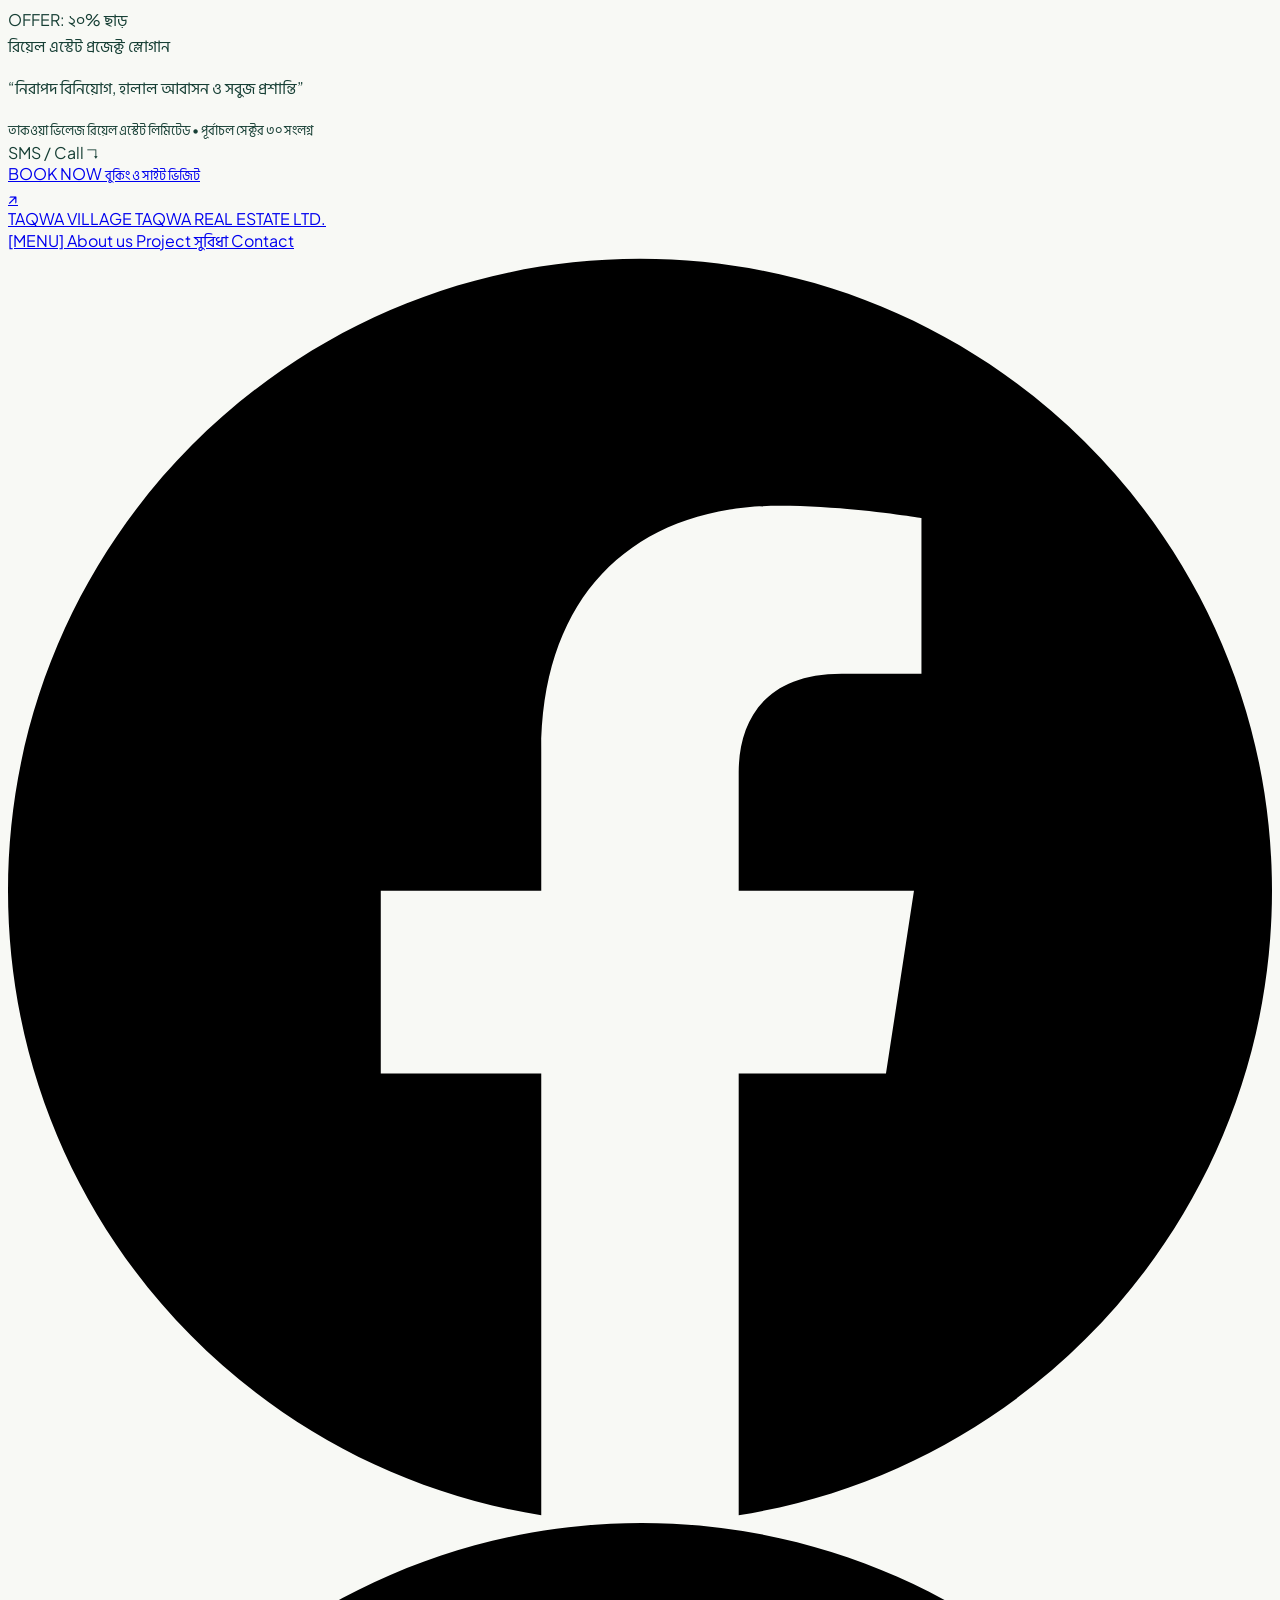
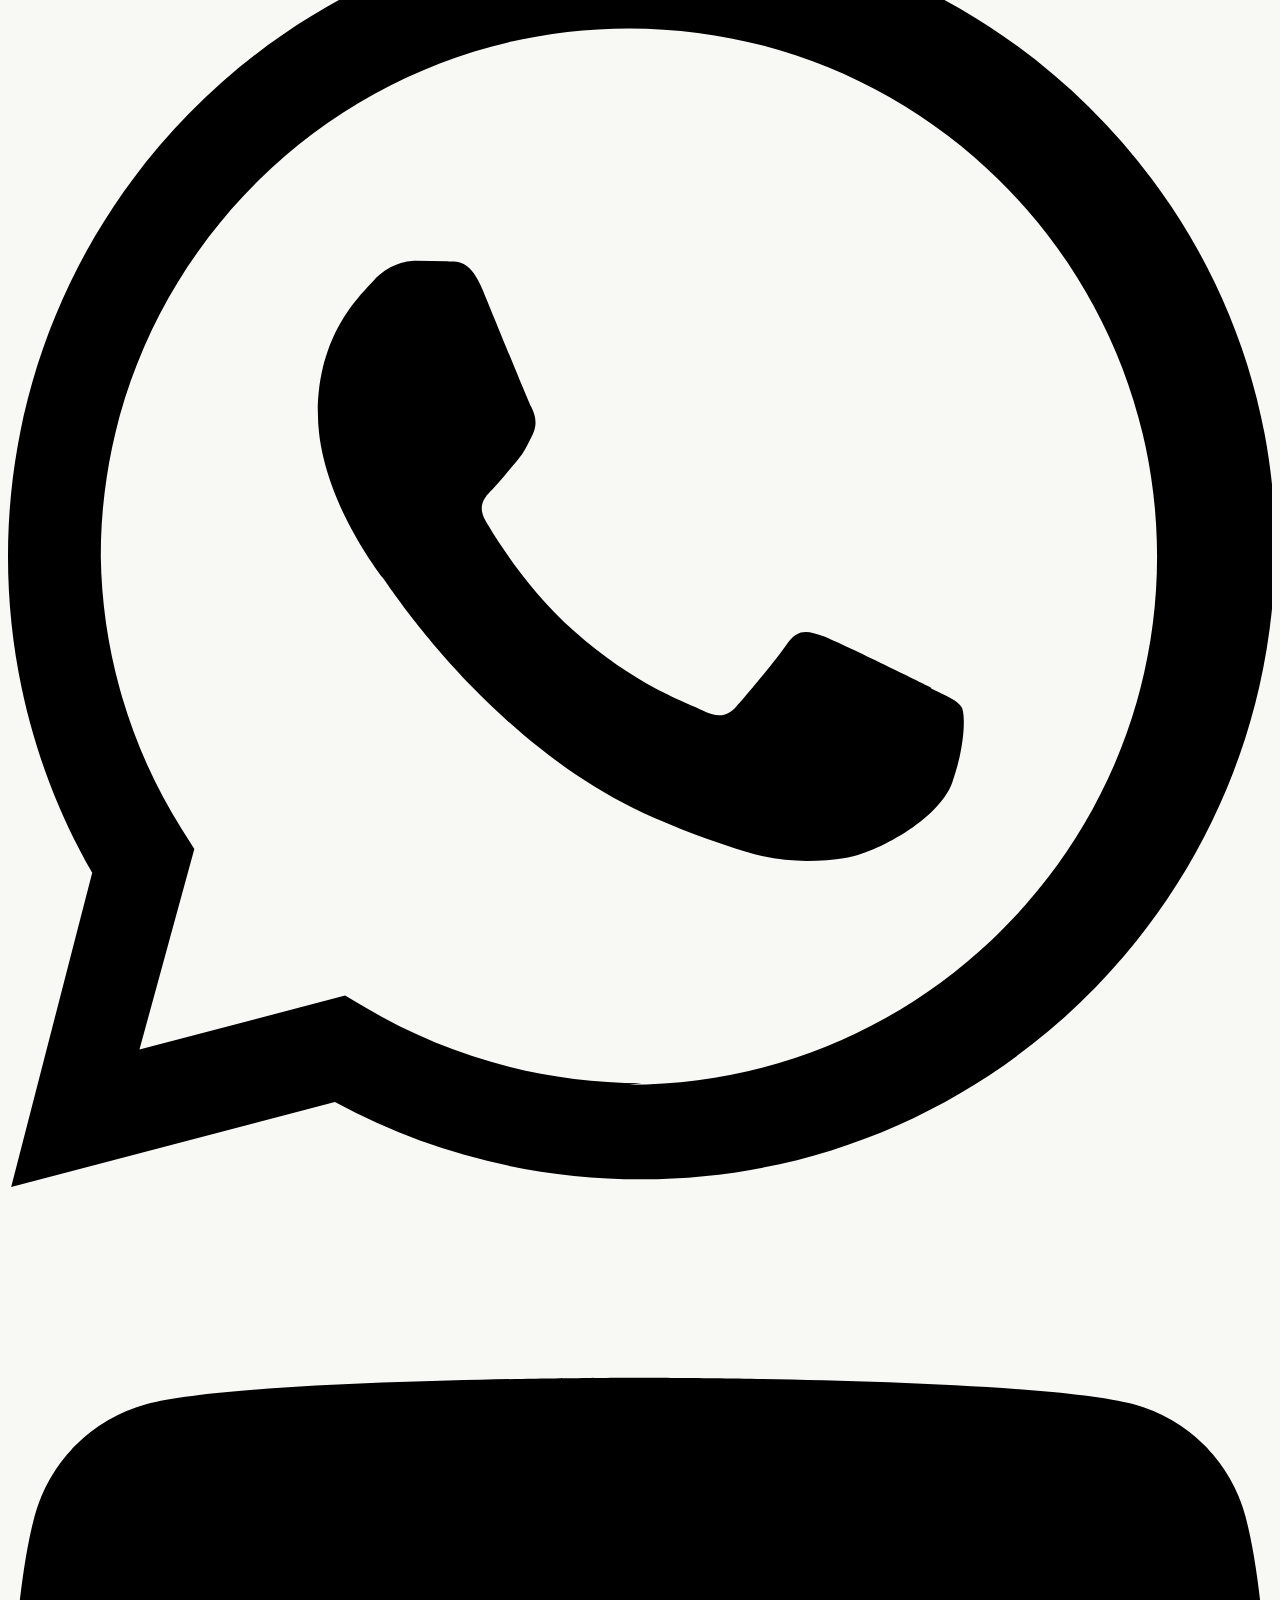
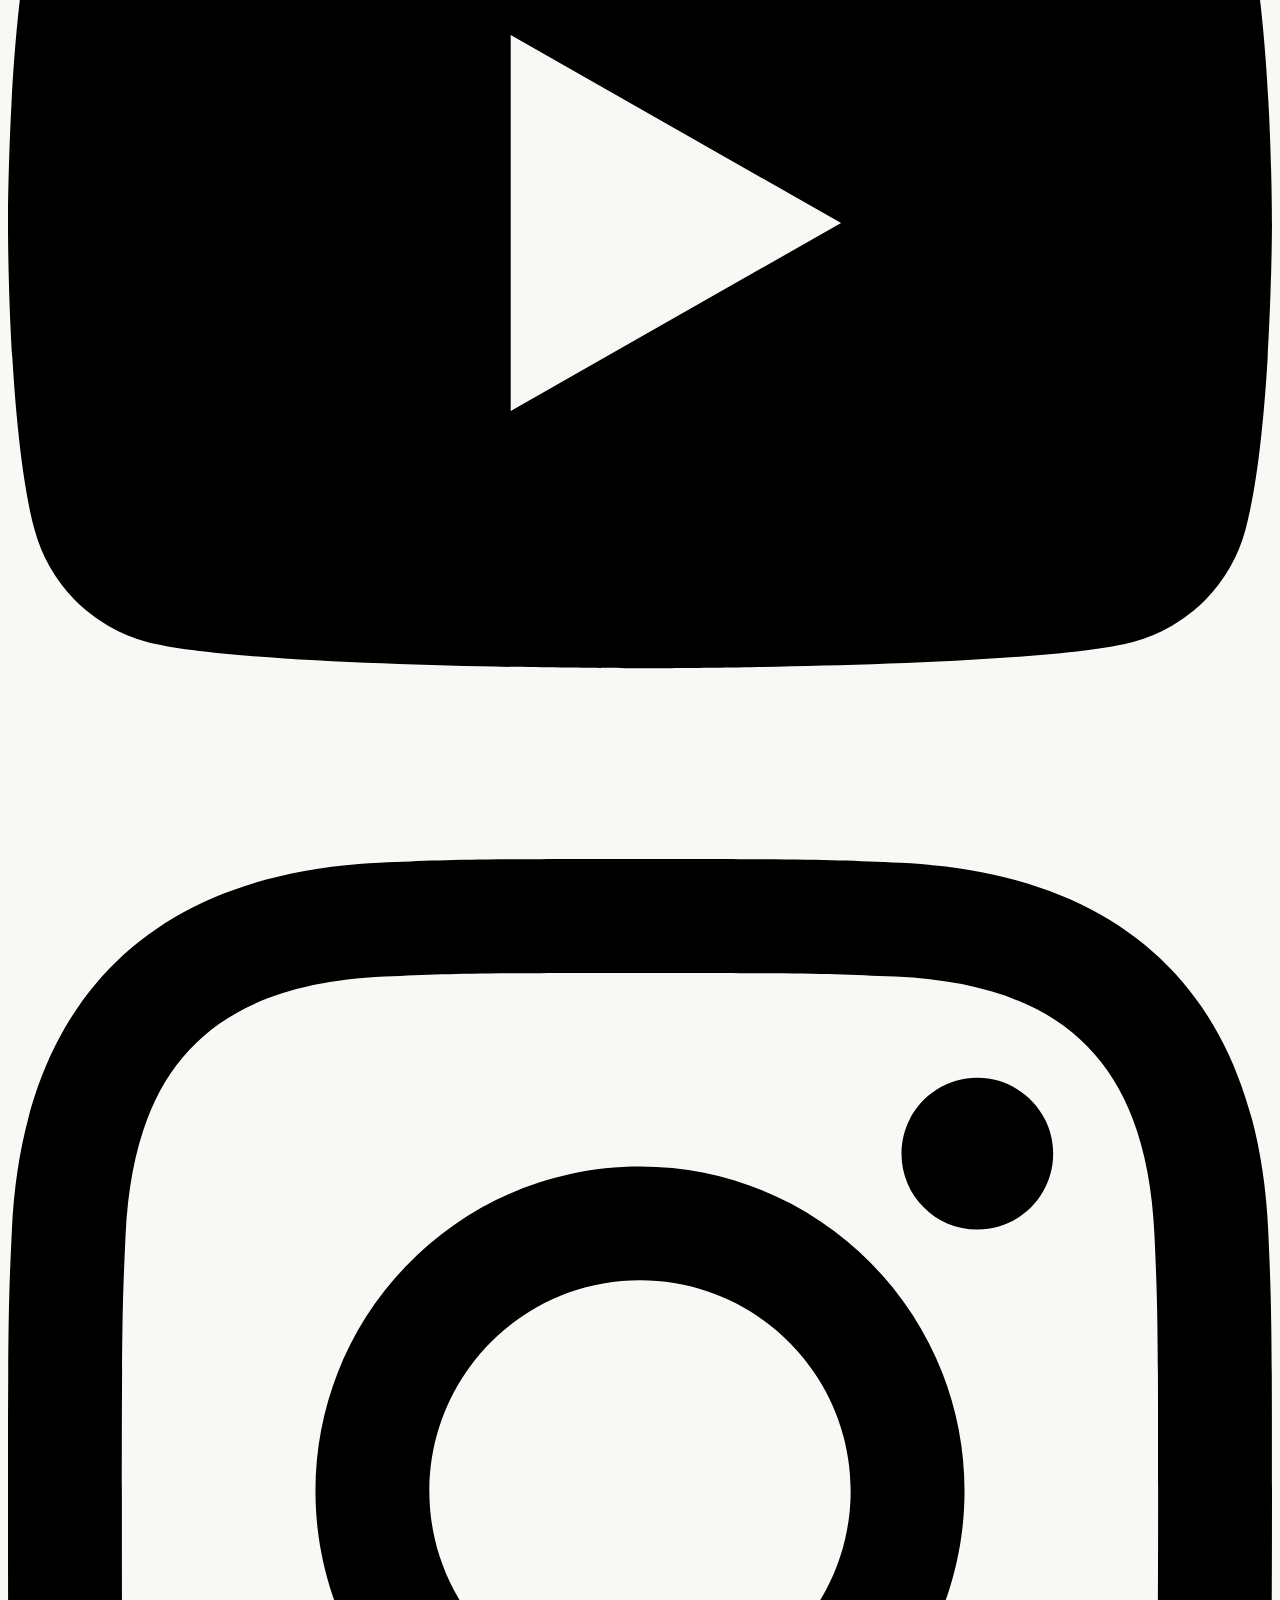
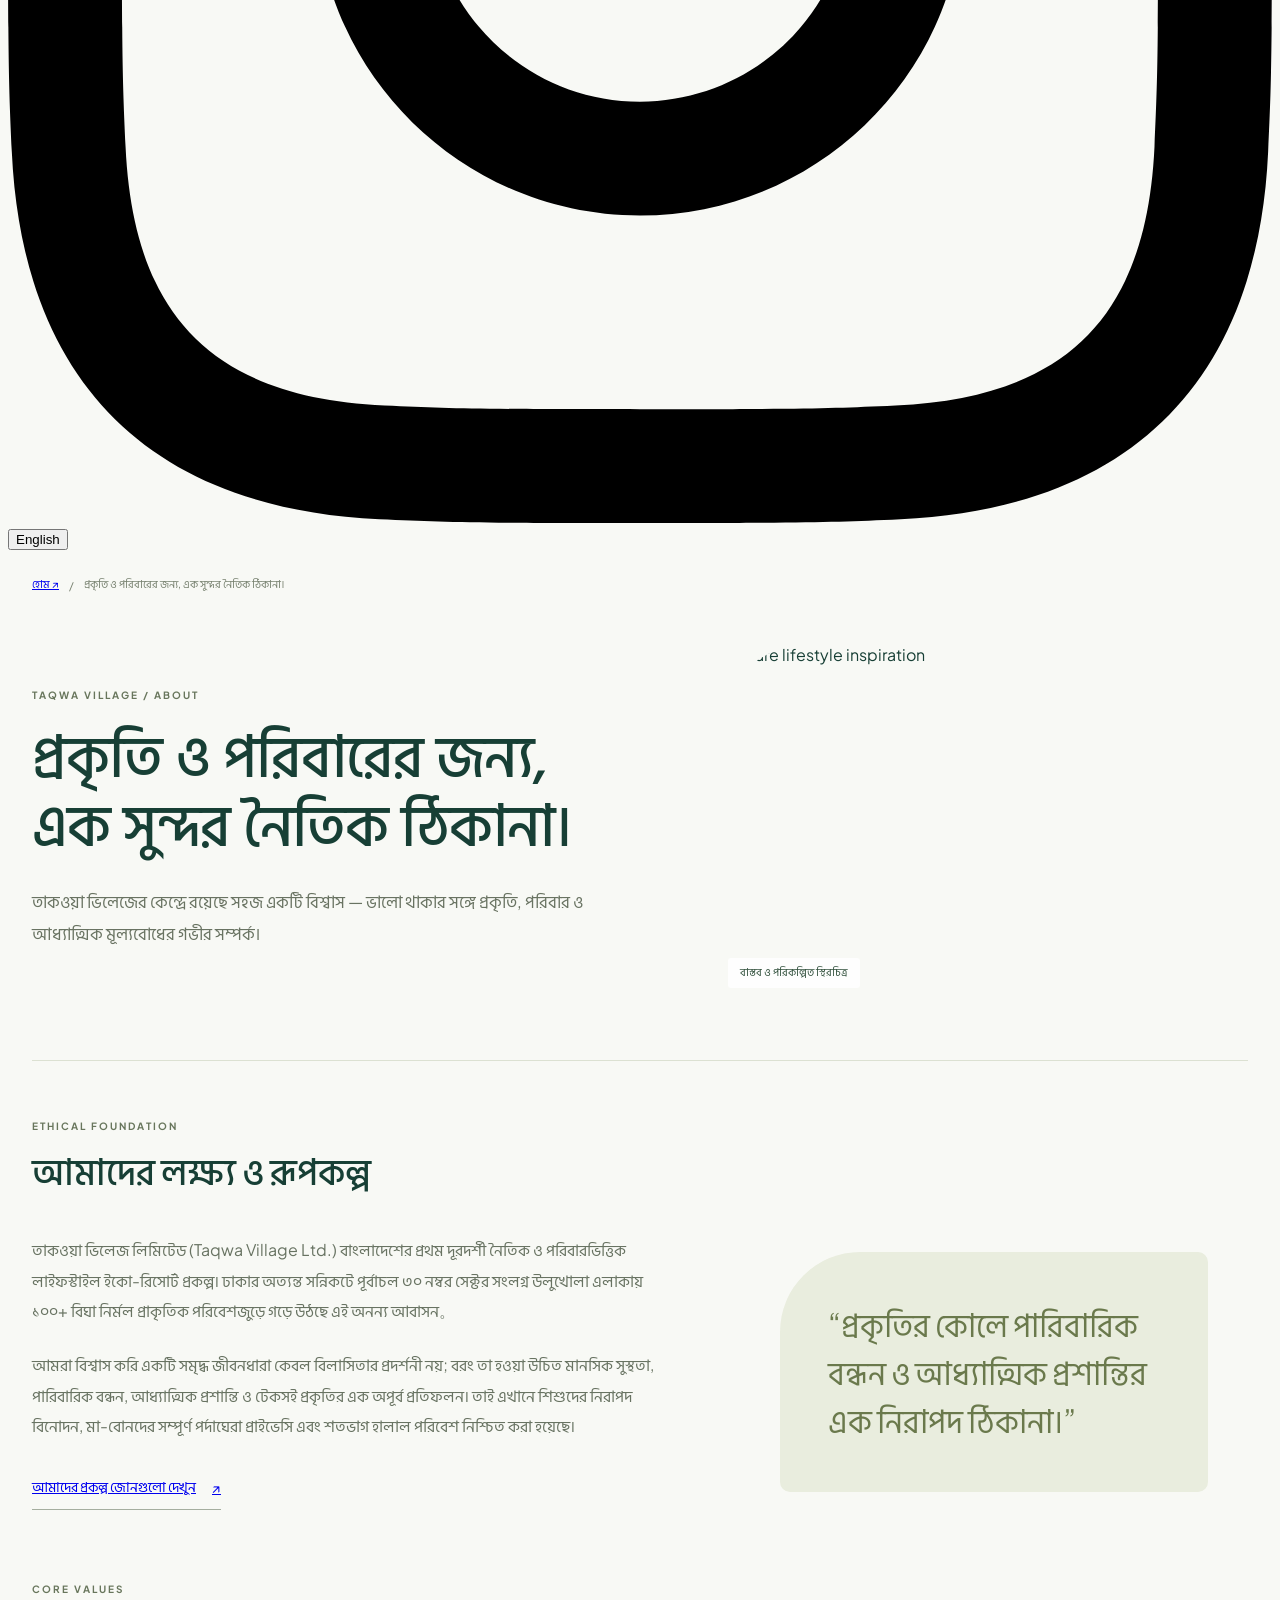
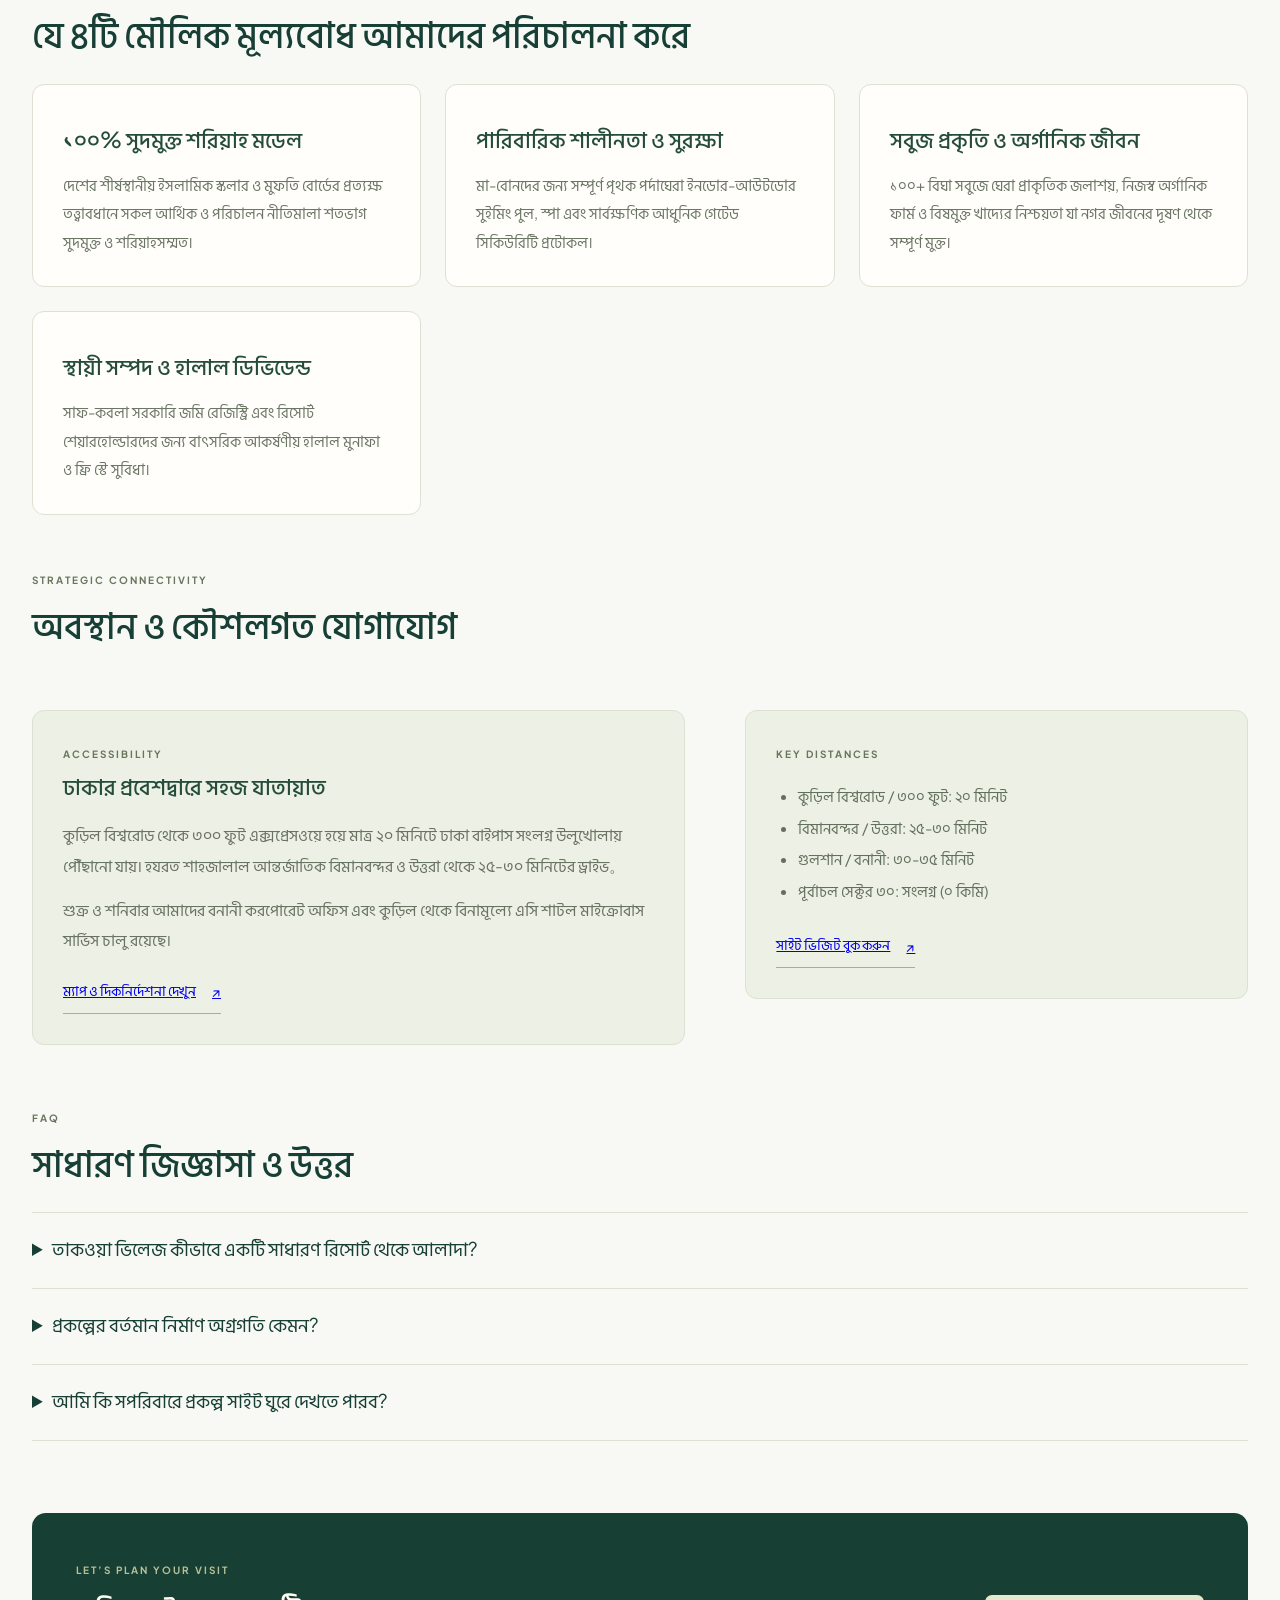
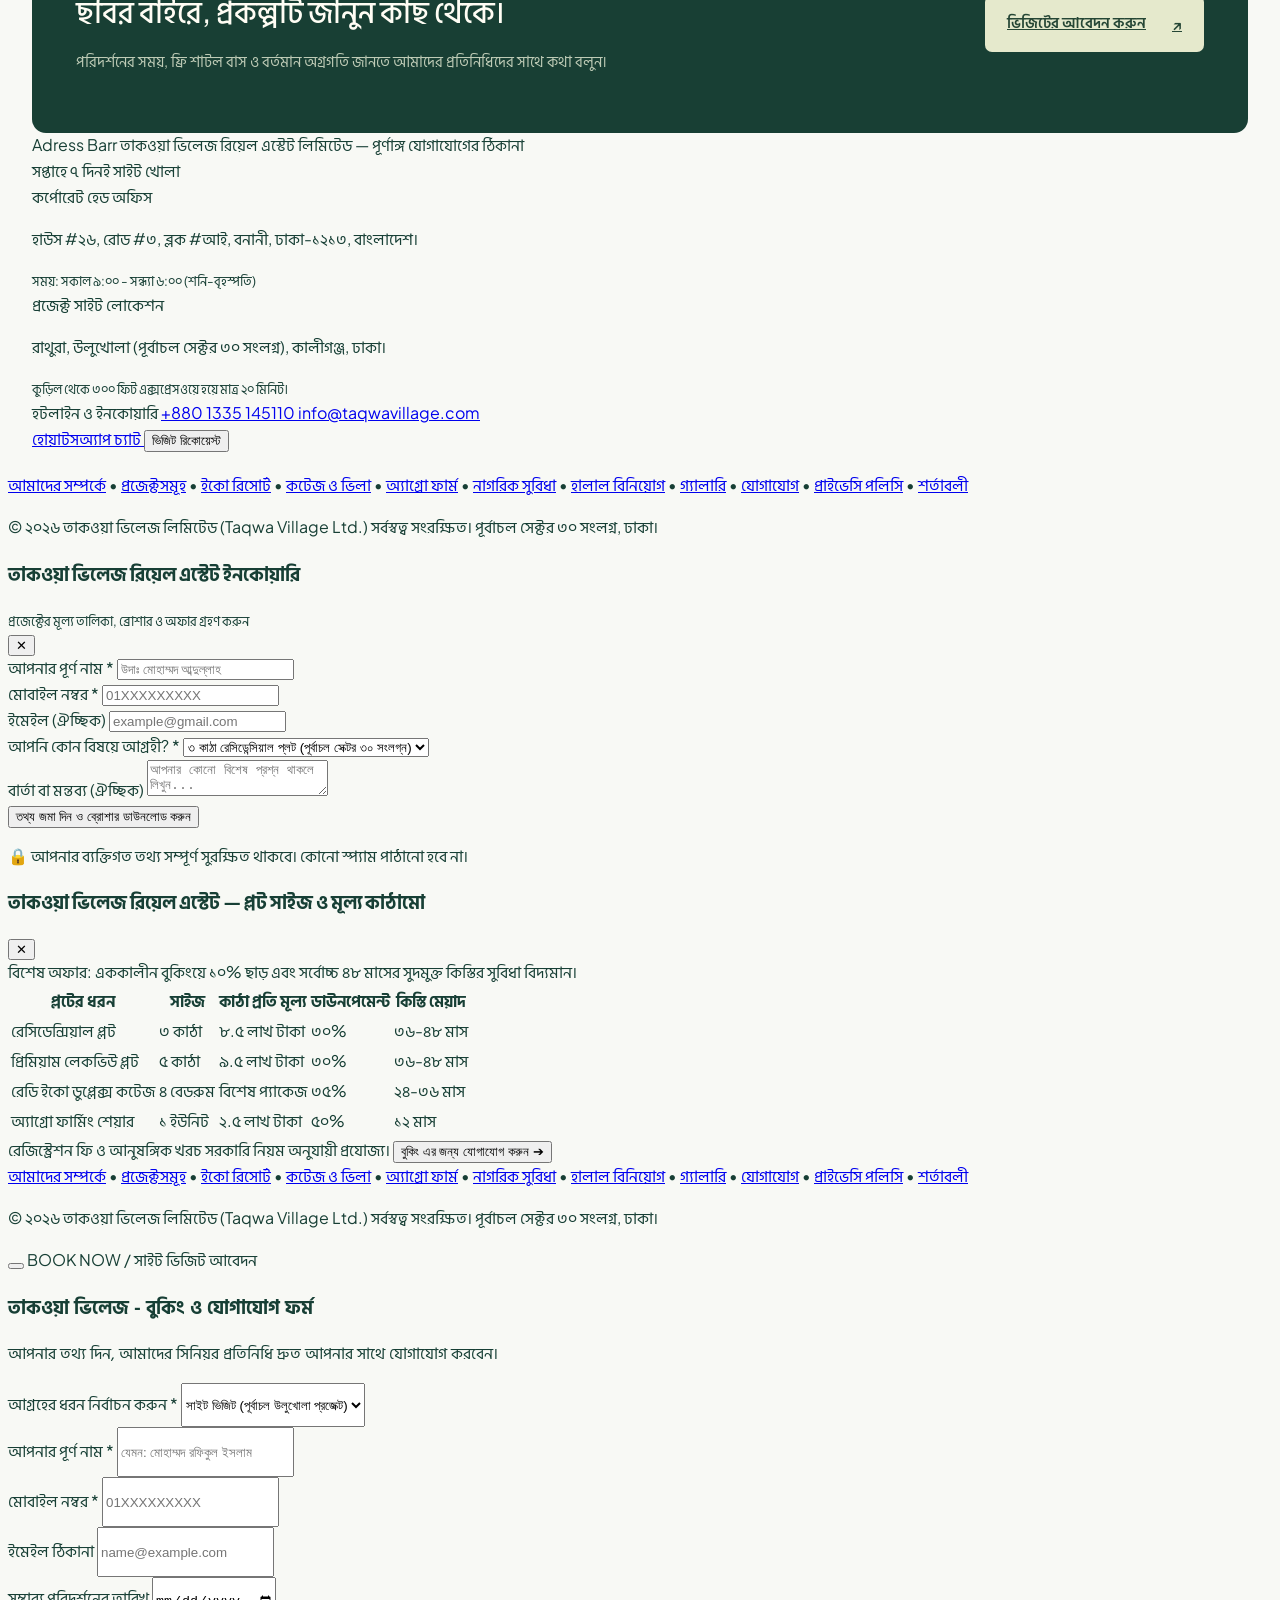
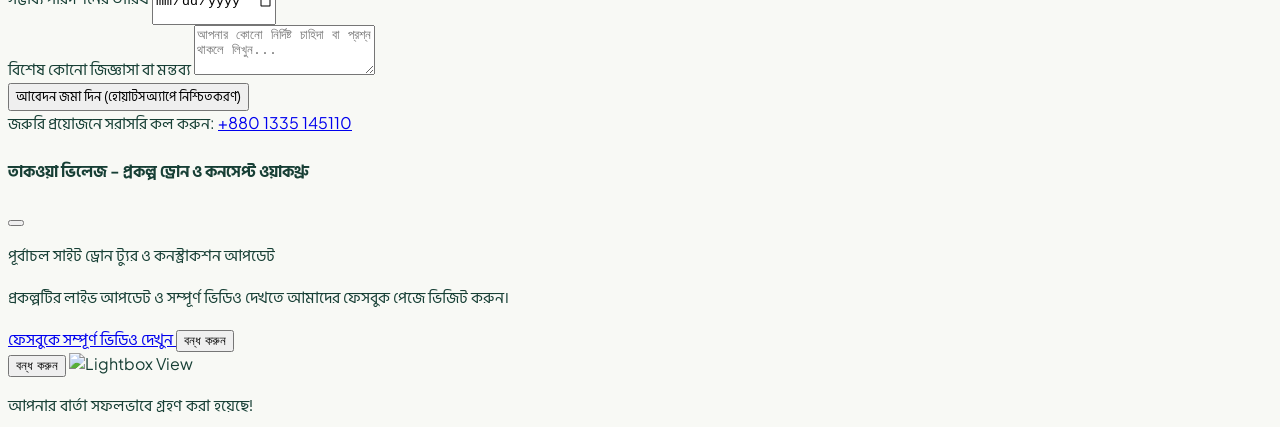
==== commit 33b7cd54: "feat: update homepage design with new carousel and wireframe styling elements" ====
--- a/about.html
+++ b/about.html
@@ -72,159 +72,412 @@
   <!-- Custom CSS -->
   <link rel="stylesheet" href="styles.css">
 </head>
-<body class="inner-page sketch-home font-sans antialiased">
+<body class="inner-page mockup-body font-sans antialiased">
 <a class="skip-link" href="#page-content">মূল কন্টেন্টে যান</a>
-<header id="mainHeader" class="sketch-header">
-<div class="sketch-masthead">
- <div class="sketch-slogan"><span class="eyebrow">NATURE · FAMILY · HARMONY</span><p><span data-bn="চলুন একসাথে সুন্দর ভবিষ্যৎ গড়ি" data-en="Let’s build a beautiful future together">চলুন একসাথে সুন্দর ভবিষ্যৎ গড়ি</span></p><small><span data-bn="নৈতিক ও পরিবারভিত্তিক লাইফস্টাইল ডেস্টিনেশন" data-en="An ethical, family-oriented lifestyle destination">নৈতিক ও পরিবারভিত্তিক লাইফস্টাইল ডেস্টিনেশন</span></small></div>
- <a class="sketch-book" href="booking.html"><i data-lucide="calendar-check"></i><span>BOOK NOW<small><span data-bn="সাইট ভিজিটের আবেদন" data-en="Plan your site visit">সাইট ভিজিটের আবেদন</span></small></span><span aria-hidden="true">↗</span></a>
- <a class="brand sketch-logo" href="index.html" aria-label="Taqwa Village home"><span>TAQWA <b>VILLAGE</b><small>TAQWA VILLAGE LTD.</small></span><span class="brand-icon"><i data-lucide="trees"></i></span></a>
+
+<!-- ========================================================================== -->
+<!-- 1. EXACT WIREFRAME HEADER (CLEAN REAL ESTATE BUSINESS ARCHITECTURE) -->
+<!-- ========================================================================== -->
+<header id="mainHeader" class="relative bg-[#fcfbfa] border-b border-[#0d2820]/15 overflow-hidden">
+  
+  <!-- CORNER ANGLED "OFFER" RIBBON (CLEAN CSS CORNER BANNER) -->
+  <div class="absolute -left-12 top-6 -rotate-45 bg-gradient-to-r from-[#b91c1c] via-[#dc2626] to-[#b91c1c] text-white py-1.5 px-14 text-center shadow-lg border-y border-amber-300 z-30 pointer-events-none">
+    <span class="text-[11px] font-black tracking-wider uppercase flex items-center justify-center gap-1">
+      <i data-lucide="tag" class="w-3 h-3 inline"></i> OFFER: ২০% ছাড়
+    </span>
+  </div>
+
+  <!-- HEADER MASTHEAD: SLOGAN (LEFT) | SMS & BOOK NOW (CENTER) | LOGO (RIGHT) -->
+  <div class="max-w-7xl mx-auto px-4 sm:px-6 lg:px-8 py-3.5 flex flex-wrap items-center justify-between gap-4">
+    
+    <!-- LEFT: স্লোগান (SLOGAN) with clear padding away from the ribbon -->
+    <div class="flex flex-col pl-16 sm:pl-20 max-w-md">
+      <div class="flex items-center gap-1.5 text-xs font-bold text-[#b91c1c] uppercase tracking-wider mb-0.5">
+        <i data-lucide="sparkles" class="w-3.5 h-3.5 text-[#b91c1c]"></i>
+        <span>রিয়েল এস্টেট প্রজেক্ট স্লোগান</span>
+      </div>
+      <p class="text-base sm:text-lg lg:text-xl font-black text-[#0d2820] leading-snug m-0">
+        <span data-bn="&ldquo;নিরাপদ বিনিয়োগ, হালাল আবাসন ও সবুজ প্রশান্তি&rdquo;" data-en="&ldquo;Safe Investment, Halal Living & Green Serenity&rdquo;">&ldquo;নিরাপদ বিনিয়োগ, হালাল আবাসন ও সবুজ প্রশান্তি&rdquo;</span>
+      </p>
+      <small class="text-xs text-[#4b6358] font-medium mt-0.5">
+        <span data-bn="তাকওয়া ভিলেজ রিয়েল এস্টেট লিমিটেড • পূর্বাচল সেক্টর ৩০ সংলগ্ন" data-en="Taqwa Village Real Estate Ltd. • Near Purbachal Sector 30">তাকওয়া ভিলেজ রিয়েল এস্টেট লিমিটেড • পূর্বাচল সেক্টর ৩০ সংলগ্ন</span>
+      </small>
+    </div>
+
+    <!-- CENTER: SMS ↴ & BOOK NOW (LEAD GENERATION BUTTON) -->
+    <div class="flex flex-col items-center">
+      <div class="flex items-center gap-1 text-xs font-black text-[#b91c1c] animate-bounce">
+        <span>SMS / Call ↴</span>
+        <i data-lucide="corner-right-down" class="w-3.5 h-3.5"></i>
+      </div>
+      <a href="booking.html" onclick="openLeadModal('হেডার বুকিং ও সাইট ভিজিট'); return false;" class="flex items-center gap-2.5 px-5 py-2 rounded-xl bg-gradient-to-r from-[#d49728] via-[#e5a93c] to-[#d49728] text-[#0d2820] font-black text-sm shadow-md hover:shadow-xl transition-all hover:scale-105 border border-[#b88c3a]" title="বুকিং ও সাইট ভিজিট">
+        <i data-lucide="calendar-check" class="w-5 h-5 text-[#0d2820]"></i>
+        <div class="text-left leading-tight">
+          <span class="block text-sm font-black tracking-wide" data-bn="BOOK NOW" data-en="BOOK NOW">BOOK NOW</span>
+          <small class="block text-[11px] font-semibold text-[#0d2820]/90" data-bn="বুকিং ও সাইট ভিজিট" data-en="Site Visit & Booking">বুকিং ও সাইট ভিজিট</small>
+        </div>
+        <span class="text-xs bg-[#0d2820] text-white rounded-full w-5 h-5 flex items-center justify-center ml-1">↗</span>
+      </a>
+    </div>
+
+    <!-- RIGHT: LOGO & TAQWA LTD -->
+    <a href="index.html" class="flex items-center gap-3 text-right group" aria-label="Taqwa Village Real Estate Home">
+      <div class="flex flex-col items-end">
+        <span class="text-lg sm:text-2xl font-black tracking-tight text-[#0d2820] group-hover:text-[#065f46] transition-colors leading-none">
+          TAQWA <span class="text-[#e5a93c]">VILLAGE</span>
+        </span>
+        <span class="text-[10px] tracking-widest uppercase font-extrabold text-[#b91c1c] mt-1">TAQWA REAL ESTATE LTD.</span>
+      </div>
+      <div class="w-11 h-11 sm:w-12 sm:h-12 rounded-xl bg-[#0d2820] text-[#e5a93c] flex items-center justify-center shadow-md group-hover:scale-105 transition-transform flex-shrink-0 border border-[#1b4337]">
+        <i data-lucide="building-2" class="w-6 h-6"></i>
+      </div>
+    </a>
+
+  </div>
+
+  <!-- BOXED NAVIGATION ROW: [MENU] | [About us] | [Project] | [সুবিধা] | [Contact] + SOCIAL CIRCLES -->
+  <div class="bg-[#0d2820] border-t border-[#1d4639] py-1.5 shadow-md">
+    <div class="max-w-7xl mx-auto px-4 sm:px-6 lg:px-8 flex flex-wrap items-center justify-between gap-2">
+      
+      <!-- Distinct Boxed Cells Nav as in Sketch -->
+      <nav class="flex flex-wrap items-center gap-1 sm:gap-2" aria-label="Main Navigation">
+        <a href="index.html" class="px-3.5 py-1.5 rounded-lg bg-[#e5a93c] text-[#0d2820] font-black text-xs sm:text-sm border border-[#e5a93c] shadow-sm">
+          <span data-bn="[MENU]" data-en="[MENU]">[MENU]</span>
+        </a>
+        <a href="about.html" aria-current="page" class="px-3.5 py-1.5 rounded-lg bg-white/10 hover:bg-white/20 text-white font-bold text-xs sm:text-sm border border-white/15 transition-all">
+          <span data-bn="About us" data-en="About us">About us</span>
+        </a>
+        <a href="projects.html" class="px-3.5 py-1.5 rounded-lg bg-white/10 hover:bg-white/20 text-white font-bold text-xs sm:text-sm border border-white/15 transition-all">
+          <span data-bn="Project" data-en="Project">Project</span>
+        </a>
+        <a href="amenities.html" class="px-3.5 py-1.5 rounded-lg bg-white/10 hover:bg-white/20 text-white font-bold text-xs sm:text-sm border border-white/15 transition-all">
+          <span data-bn="সুবিধা" data-en="Amenities">সুবিধা</span>
+        </a>
+        <a href="contact.html" class="px-3.5 py-1.5 rounded-lg bg-white/10 hover:bg-white/20 text-white font-bold text-xs sm:text-sm border border-white/15 transition-all">
+          <span data-bn="Contact" data-en="Contact">Contact</span>
+        </a>
+      </nav>
+
+      <!-- Right Side: Social Media Circles & Language Toggle -->
+      <div class="flex items-center gap-2 sm:gap-3">
+        
+                <!-- Social Badges with Real Brand SVGs -->
+        <div class="flex items-center gap-1.5">
+          <a href="https://www.facebook.com/share/1EGtoqgu51/" target="_blank" rel="noopener noreferrer" class="w-7 h-7 sm:w-8 sm:h-8 rounded-full bg-[#1877f2] hover:bg-[#1260c7] text-white flex items-center justify-center shadow transition-transform hover:scale-110" title="Facebook Page" aria-label="Facebook">
+            <svg class="w-4 h-4 fill-current" viewBox="0 0 24 24" aria-hidden="true"><path d="M24 12.073c0-6.627-5.373-12-12-12s-12 5.373-12 12c0 5.99 4.388 10.954 10.125 11.854v-8.385H7.078v-3.47h3.047V9.43c0-3.007 1.792-4.669 4.533-4.669 1.312 0 2.686.235 2.686.235v2.953H15.83c-1.491 0-1.956.925-1.956 1.874v2.25h3.328l-.532 3.47h-2.796v8.385C19.612 23.027 24 18.062 24 12.073z"/></svg>
+          </a>
+          <a href="https://wa.me/8801335145110" target="_blank" rel="noopener noreferrer" class="w-7 h-7 sm:w-8 sm:h-8 rounded-full bg-[#25d366] hover:bg-[#1ea851] text-white flex items-center justify-center shadow transition-transform hover:scale-110" title="WhatsApp Chat" aria-label="WhatsApp">
+            <svg class="w-4 h-4 fill-current" viewBox="0 0 24 24" aria-hidden="true"><path d="M12.031 0C5.396 0 0 5.394 0 12.029c0 2.116.551 4.183 1.599 6.002L.06 24l6.147-1.612c1.761.96 3.743 1.466 5.824 1.466 6.634 0 12.028-5.395 12.028-12.029C24.059 5.394 18.665 0 12.031 0zm0 22.028c-1.853 0-3.669-.498-5.253-1.439l-.377-.224-3.905 1.024 1.042-3.807-.246-.391a9.983 9.983 0 0 1-1.53-5.163c0-5.529 4.499-10.027 10.029-10.027 5.529 0 10.027 4.498 10.027 10.027 0 5.53-4.498 10.029-10.027 10.029zm5.498-7.508c-.301-.151-1.782-.879-2.058-.98-.277-.101-.478-.151-.68.151-.202.302-.782.98-.958 1.181-.176.202-.352.226-.653.076-.302-.151-1.274-.47-2.427-1.498-.897-.799-1.503-1.787-1.68-2.089-.176-.302-.019-.465.132-.615.136-.135.302-.352.453-.528.151-.176.202-.302.302-.503.101-.202.05-.378-.025-.528-.076-.151-.68-1.639-.932-2.244-.246-.589-.497-.509-.68-.519l-.579-.01c-.201 0-.528.076-.804.378-.277.302-1.056 1.032-1.056 2.518 0 1.486 1.082 2.923 1.233 3.124.151.202 2.129 3.251 5.158 4.56.72.312 1.282.498 1.721.637.723.23 1.381.197 1.9.12.579-.086 1.782-.729 2.033-1.433.251-.704.251-1.308.176-1.433-.075-.126-.276-.201-.577-.352z"/></svg>
+          </a>
+          <a href="https://www.youtube.com/@TaqwaVillage" target="_blank" rel="noopener noreferrer" class="w-7 h-7 sm:w-8 sm:h-8 rounded-full bg-[#ff0000] hover:bg-[#cc0000] text-white flex items-center justify-center shadow transition-transform hover:scale-110" title="YouTube Channel" aria-label="YouTube">
+            <svg class="w-4 h-4 fill-current" viewBox="0 0 24 24" aria-hidden="true"><path d="M23.498 6.186a3.016 3.016 0 0 0-2.122-2.136C19.505 3.545 12 3.545 12 3.545s-7.505 0-9.377.505A3.017 3.017 0 0 0 .502 6.186C0 8.07 0 12 0 12s0 3.93.502 5.814a3.016 3.016 0 0 0 2.122 2.136c1.871.505 9.376.505 9.376.505s7.505 0 9.377-.505a3.015 3.015 0 0 0 2.122-2.136C24 15.93 24 12 24 12s0-3.93-.502-5.814zM9.545 15.568V8.432L15.818 12l-6.273 3.568z"/></svg>
+          </a>
+          <a href="https://www.instagram.com/taqwavillage" target="_blank" rel="noopener noreferrer" class="w-7 h-7 sm:w-8 sm:h-8 rounded-full bg-gradient-to-tr from-[#f09433] via-[#dc2743] to-[#bc1888] hover:opacity-90 text-white flex items-center justify-center shadow transition-transform hover:scale-110" title="Instagram" aria-label="Instagram">
+            <svg class="w-4 h-4 fill-current" viewBox="0 0 24 24" aria-hidden="true"><path d="M12 2.163c3.204 0 3.584.012 4.85.07 3.252.148 4.771 1.691 4.919 4.919.058 1.265.069 1.645.069 4.849 0 3.205-.012 3.584-.069 4.849-.149 3.225-1.664 4.771-4.919 4.919-1.266.058-1.644.07-4.85.07-3.204 0-3.584-.012-4.849-.07-3.26-.149-4.771-1.699-4.919-4.92-.058-1.265-.07-1.644-.07-4.849 0-3.204.013-3.583.07-4.849.149-3.227 1.664-4.771 4.919-4.919 1.266-.057 1.645-.069 4.849-.069zm0-2.163c-3.259 0-3.667.014-4.947.072-4.358.2-6.78 2.618-6.98 6.98-.059 1.281-.073 1.689-.073 4.948 0 3.259.014 3.668.072 4.948.2 4.358 2.618 6.78 6.98 6.98 1.281.058 1.689.072 4.948.072 3.259 0 3.668-.014 4.948-.072 4.354-.2 6.782-2.618 6.979-6.98.059-1.28.073-1.689.073-4.948 0-3.259-.014-3.667-.072-4.947-.196-4.354-2.617-6.78-6.979-6.98-1.281-.059-1.69-.073-4.949-.073zm0 5.838c-3.403 0-6.162 2.759-6.162 6.162s2.759 6.163 6.162 6.163 6.162-2.759 6.162-6.163c0-3.403-2.759-6.162-6.162-6.162zm0 10.162c-2.209 0-4-1.79-4-4 0-2.209 1.791-4 4-4s4 1.791 4 4c0 2.21-1.791 4-4 4zm6.406-11.845c-.796 0-1.441.645-1.441 1.44s.645 1.44 1.441 1.44c.795 0 1.439-.645 1.439-1.44s-.644-1.44-1.439-1.44z"/></svg>
+          </a>
+        </div>
+
+        <!-- Language Button -->
+        <button id="langToggleBtn" class="px-2.5 py-1 rounded-md bg-white/10 hover:bg-white/20 text-[#ede6cb] text-xs font-bold border border-white/20 transition-all" onclick="toggleLanguage()">
+          <span id="langLabel">English</span>
+        </button>
+
+        <!-- Mobile Drawer Toggle -->
+        <button id="mobileMenuBtn" aria-label="Toggle navigation" aria-controls="mobileMenu" aria-expanded="false" class="lg:hidden p-1.5 rounded-lg bg-white/10 hover:bg-white/20 text-white">
+          <i data-lucide="menu" class="w-5 h-5"></i>
+        </button>
+
+      </div>
+    </div>
+
+    <!-- Mobile Drawer -->
+    <nav id="mobileMenu" class="hidden lg:hidden max-w-7xl mx-auto px-4 py-3 bg-[#0a2019] text-white border-t border-white/10 flex flex-col gap-2 text-sm" aria-label="Mobile Navigation">
+      <a href="index.html" class="px-3 py-2 rounded-lg bg-[#e5a93c] text-[#0d2820] font-bold"><span>[MENU] হোম</span></a>
+      <a href="about.html" aria-current="page" class="px-3 py-2 rounded-lg hover:bg-white/10"><span>About us (আমাদের সম্পর্কে)</span></a>
+      <a href="projects.html" class="px-3 py-2 rounded-lg hover:bg-white/10"><span>Project (প্লট ও কটেজ প্রজেক্ট)</span></a>
+      <a href="amenities.html" class="px-3 py-2 rounded-lg hover:bg-white/10"><span>সুবিধা (১২টি নাগরিক সুবিধা)</span></a>
+      <a href="gallery.html" class="px-3 py-2 rounded-lg hover:bg-white/10"><span>Gallery (ছবি ও ভিডিও)</span></a>
+      <a href="contact.html" class="px-3 py-2 rounded-lg hover:bg-white/10"><span>Contact (যোগাযোগ)</span></a>
+      <a href="booking.html" onclick="openLeadModal('মোবাইল মেনু বুকিং'); return false;" class="px-3 py-2.5 rounded-lg bg-[#e5a93c] text-[#0d2820] font-extrabold text-center mt-1"><span>BOOK NOW (বুকিং ও সাইট ভিজিট)</span></a>
+    </nav>
+  </div>
+
+</header>
+
+
+<!-- ========================================================================== -->
+<!-- 2. MAIN 2-COLUMN WIREFRAME GRID (REAL ESTATE DISCOVERY & LEAD CAPTURE) -->
+<!-- ========================================================================== -->
+<main class="page-shell" id="page-content"><nav class="breadcrumbs" aria-label="Breadcrumb"><a class="" href="index.html"><span class="" data-bn="হোম" data-en="Home">হোম</span> <span aria-hidden="true">↗</span></a> <span aria-hidden="true">/</span> <span class="" data-bn="প্রকৃতি ও পরিবারের জন্য, এক সুন্দর নৈতিক ঠিকানা।" data-en="A Thoughtful Place for Nature, Family &amp; Values.">প্রকৃতি ও পরিবারের জন্য, এক সুন্দর নৈতিক ঠিকানা।</span></nav><section class="page-hero with-image"><div class="page-hero-copy"><span class="eyebrow">TAQWA VILLAGE / ABOUT</span><h1 class="" data-bn="প্রকৃতি ও পরিবারের জন্য, এক সুন্দর নৈতিক ঠিকানা।" data-en="A Thoughtful Place for Nature, Family &amp; Values.">প্রকৃতি ও পরিবারের জন্য, এক সুন্দর নৈতিক ঠিকানা।</h1><p class="" data-bn="তাকওয়া ভিলেজের কেন্দ্রে রয়েছে সহজ একটি বিশ্বাস — ভালো থাকার সঙ্গে প্রকৃতি, পরিবার ও আধ্যাত্মিক মূল্যবোধের গভীর সম্পর্ক।" data-en="At the heart of Taqwa Village is a profound conviction: true wellbeing flourishes through nature, family harmony and spiritual grounding.">তাকওয়া ভিলেজের কেন্দ্রে রয়েছে সহজ একটি বিশ্বাস — ভালো থাকার সঙ্গে প্রকৃতি, পরিবার ও আধ্যাত্মিক মূল্যবোধের গভীর সম্পর্ক।</p></div><figure class="page-hero-image"><img class="" src="https://images.unsplash.com/photo-1500937386664-56d1dfef3854?auto=format&amp;fit=crop&amp;w=1200&amp;q=85" alt="Nature lifestyle inspiration" fetchpriority=high><figcaption><span class="" data-bn="বাস্তব ও পরিকল্পিত স্থিরচিত্র" data-en="Project Lifestyle Visual">বাস্তব ও পরিকল্পিত স্থিরচিত্র</span></figcaption></figure></section><section class="page-section"><span class="eyebrow">ETHICAL FOUNDATION</span><h2 class="" data-bn="আমাদের লক্ষ্য ও রূপকল্প" data-en="Our Vision &amp; Purpose">আমাদের লক্ষ্য ও রূপকল্প</h2><div class="story-layout"><div><p class="" data-bn="তাকওয়া ভিলেজ লিমিটেড (Taqwa Village Ltd.) বাংলাদেশের প্রথম দূরদর্শী নৈতিক ও পরিবারভিত্তিক লাইফস্টাইল ইকো-রিসোর্ট প্রকল্প। ঢাকার অত্যন্ত সন্নিকটে পূর্বাচল ৩০ নম্বর সেক্টর সংলগ্ন উলুখোলা এলাকায় ১০০+ বিঘা নির্মল প্রাকৃতিক পরিবেশজুড়ে গড়ে উঠছে এই অনন্য আবাসন。" data-en="Taqwa Village Ltd. is Bangladesh’s premier ethical, family-first eco-lifestyle and resort sanctuary. Spread across 100+ bighas near Purbachal Sector 30 in Ulukhola, Dhaka, it harmonizes nature, family ethics and modern hospitality.">তাকওয়া ভিলেজ লিমিটেড (Taqwa Village Ltd.) বাংলাদেশের প্রথম দূরদর্শী নৈতিক ও পরিবারভিত্তিক লাইফস্টাইল ইকো-রিসোর্ট প্রকল্প। ঢাকার অত্যন্ত সন্নিকটে পূর্বাচল ৩০ নম্বর সেক্টর সংলগ্ন উলুখোলা এলাকায় ১০০+ বিঘা নির্মল প্রাকৃতিক পরিবেশজুড়ে গড়ে উঠছে এই অনন্য আবাসন。</p><p class="" data-bn="আমরা বিশ্বাস করি একটি সমৃদ্ধ জীবনধারা কেবল বিলাসিতার প্রদর্শনী নয়; বরং তা হওয়া উচিত মানসিক সুস্থতা, পারিবারিক বন্ধন, আধ্যাত্মিক প্রশান্তি ও টেকসই প্রকৃতির এক অপূর্ব প্রতিফলন। তাই এখানে শিশুদের নিরাপদ বিনোদন, মা-বোনদের সম্পূর্ণ পর্দাঘেরা প্রাইভেসি এবং শতভাগ হালাল পরিবেশ নিশ্চিত করা হয়েছে।" data-en="We believe true luxury is rooted in peace of mind, strong family bonds, spiritual tranquility and sustainable living. That is why Taqwa Village is crafted with complete family privacy, separate amenities for women, and 100% Shariah-guided principles.">আমরা বিশ্বাস করি একটি সমৃদ্ধ জীবনধারা কেবল বিলাসিতার প্রদর্শনী নয়; বরং তা হওয়া উচিত মানসিক সুস্থতা, পারিবারিক বন্ধন, আধ্যাত্মিক প্রশান্তি ও টেকসই প্রকৃতির এক অপূর্ব প্রতিফলন। তাই এখানে শিশুদের নিরাপদ বিনোদন, মা-বোনদের সম্পূর্ণ পর্দাঘেরা প্রাইভেসি এবং শতভাগ হালাল পরিবেশ নিশ্চিত করা হয়েছে।</p><a class="text-button" href="projects.html"><span class="" data-bn="আমাদের প্রকল্প জোনগুলো দেখুন" data-en="Explore our project zones">আমাদের প্রকল্প জোনগুলো দেখুন</span> <span aria-hidden="true">↗</span></a></div><blockquote><span class="" data-bn="“প্রকৃতির কোলে পারিবারিক বন্ধন ও আধ্যাত্মিক প্রশান্তির এক নিরাপদ ঠিকানা।”" data-en="“A serene sanctuary for family bonding and spiritual peace in nature’s lap.”">“প্রকৃতির কোলে পারিবারিক বন্ধন ও আধ্যাত্মিক প্রশান্তির এক নিরাপদ ঠিকানা।”</span></blockquote></div></section><section class="page-section"><span class="eyebrow">CORE VALUES</span><h2 class="" data-bn="যে ৪টি মৌলিক মূল্যবোধ আমাদের পরিচালনা করে" data-en="The 4 Guiding Pillars">যে ৪টি মৌলিক মূল্যবোধ আমাদের পরিচালনা করে</h2><div class="feature-grid"><article class="feature-panel"><i data-lucide="coins" aria-hidden="true"></i><h3 class="" data-bn="১০০% সুদমুক্ত শরিয়াহ মডেল" data-en="100% Shariah Compliant">১০০% সুদমুক্ত শরিয়াহ মডেল</h3><p class="" data-bn="দেশের শীর্ষস্থানীয় ইসলামিক স্কলার ও মুফতি বোর্ডের প্রত্যক্ষ তত্ত্বাবধানে সকল আর্থিক ও পরিচালন নীতিমালা শতভাগ সুদমুক্ত ও শরিয়াহসম্মত।" data-en="All financial investments and operations strictly adhere to authentic Islamic Mudarabah/Musharakah guidelines vetted by prominent scholars.">দেশের শীর্ষস্থানীয় ইসলামিক স্কলার ও মুফতি বোর্ডের প্রত্যক্ষ তত্ত্বাবধানে সকল আর্থিক ও পরিচালন নীতিমালা শতভাগ সুদমুক্ত ও শরিয়াহসম্মত।</p></article><article class="feature-panel"><i data-lucide="users" aria-hidden="true"></i><h3 class="" data-bn="পারিবারিক শালীনতা ও সুরক্ষা" data-en="Family Dignity &amp; Privacy">পারিবারিক শালীনতা ও সুরক্ষা</h3><p class="" data-bn="মা-বোনদের জন্য সম্পূর্ণ পৃথক পর্দাঘেরা ইনডোর-আউটডোর সুইমিং পুল, স্পা এবং সার্বক্ষণিক আধুনিক গেটেড সিকিউরিটি প্রটোকল।" data-en="Private ladies-only swimming pools, family leisure spaces and around-the-clock gated security ensure complete peace of mind.">মা-বোনদের জন্য সম্পূর্ণ পৃথক পর্দাঘেরা ইনডোর-আউটডোর সুইমিং পুল, স্পা এবং সার্বক্ষণিক আধুনিক গেটেড সিকিউরিটি প্রটোকল।</p></article><article class="feature-panel"><i data-lucide="leaf" aria-hidden="true"></i><h3 class="" data-bn="সবুজ প্রকৃতি ও অর্গানিক জীবন" data-en="Sustainable Green Sanctuary">সবুজ প্রকৃতি ও অর্গানিক জীবন</h3><p class="" data-bn="১০০+ বিঘা সবুজে ঘেরা প্রাকৃতিক জলাশয়, নিজস্ব অর্গানিক ফার্ম ও বিষমুক্ত খাদ্যের নিশ্চয়তা যা নগর জীবনের দূষণ থেকে সম্পূর্ণ মুক্ত।" data-en="Over 100 bighas of verdant lakes, chemical-free agro farms and pristine fresh air, completely away from urban pollution.">১০০+ বিঘা সবুজে ঘেরা প্রাকৃতিক জলাশয়, নিজস্ব অর্গানিক ফার্ম ও বিষমুক্ত খাদ্যের নিশ্চয়তা যা নগর জীবনের দূষণ থেকে সম্পূর্ণ মুক্ত।</p></article><article class="feature-panel"><i data-lucide="badge-check" aria-hidden="true"></i><h3 class="" data-bn="স্থায়ী সম্পদ ও হালাল ডিভিডেন্ড" data-en="Permanent Deeds &amp; Halal ROI">স্থায়ী সম্পদ ও হালাল ডিভিডেন্ড</h3><p class="" data-bn="সাফ-কবলা সরকারি জমি রেজিস্ট্রি এবং রিসোর্ট শেয়ারহোল্ডারদের জন্য বাৎসরিক আকর্ষণীয় হালাল মুনাফা ও ফ্রি স্টে সুবিধা।" data-en="Sub-kabla registered land titles, predictable annual halal dividends, and complimentary family stay nights for investors.">সাফ-কবলা সরকারি জমি রেজিস্ট্রি এবং রিসোর্ট শেয়ারহোল্ডারদের জন্য বাৎসরিক আকর্ষণীয় হালাল মুনাফা ও ফ্রি স্টে সুবিধা।</p></article></div></section><section class="page-section"><span class="eyebrow">STRATEGIC CONNECTIVITY</span><h2 class="" data-bn="অবস্থান ও কৌশলগত যোগাযোগ" data-en="Strategic Location &amp; Connectivity">অবস্থান ও কৌশলগত যোগাযোগ</h2><div class="detail-split"><article class="info-panel"><span class="eyebrow">ACCESSIBILITY</span><h3 class="" data-bn="ঢাকার প্রবেশদ্বারে সহজ যাতায়াত" data-en="Effortless Access from Key Dhaka Hubs">ঢাকার প্রবেশদ্বারে সহজ যাতায়াত</h3><p class="" data-bn="কুড়িল বিশ্বরোড থেকে ৩০০ ফুট এক্সপ্রেসওয়ে হয়ে মাত্র ২০ মিনিটে ঢাকা বাইপাস সংলগ্ন উলুখোলায় পৌঁছানো যায়। হযরত শাহজালাল আন্তর্জাতিক বিমানবন্দর ও উত্তরা থেকে ২৫-৩০ মিনিটের ড্রাইভ。" data-en="Just 20 minutes from Kuril Flyover via the 300ft Expressway to Ulukhola. Effortless 25-30 minute drive from Hazrat Shahjalal International Airport and Uttara.">কুড়িল বিশ্বরোড থেকে ৩০০ ফুট এক্সপ্রেসওয়ে হয়ে মাত্র ২০ মিনিটে ঢাকা বাইপাস সংলগ্ন উলুখোলায় পৌঁছানো যায়। হযরত শাহজালাল আন্তর্জাতিক বিমানবন্দর ও উত্তরা থেকে ২৫-৩০ মিনিটের ড্রাইভ。</p><p class="" data-bn="শুক্র ও শনিবার আমাদের বনানী করপোরেট অফিস এবং কুড়িল থেকে বিনামূল্যে এসি শাটল মাইক্রোবাস সার্ভিস চালু রয়েছে।" data-en="Complimentary AC shuttle bus services operate every Friday and Saturday from our Banani corporate office and Kuril.">শুক্র ও শনিবার আমাদের বনানী করপোরেট অফিস এবং কুড়িল থেকে বিনামূল্যে এসি শাটল মাইক্রোবাস সার্ভিস চালু রয়েছে।</p><a class="text-button" href="contact.html"><span class="" data-bn="ম্যাপ ও দিকনির্দেশনা দেখুন" data-en="View map and directions">ম্যাপ ও দিকনির্দেশনা দেখুন</span> <span aria-hidden="true">↗</span></a></article><article class="info-panel"><span class="eyebrow">KEY DISTANCES</span><ul><li><span class="" data-bn="কুড়িল বিশ্বরোড / ৩০০ ফুট: ২০ মিনিট" data-en="Kuril Flyover / 300ft: 20 Minutes">কুড়িল বিশ্বরোড / ৩০০ ফুট: ২০ মিনিট</span></li><li><span class="" data-bn="বিমানবন্দর / উত্তরা: ২৫-৩০ মিনিট" data-en="Airport / Uttara: 25-30 Minutes">বিমানবন্দর / উত্তরা: ২৫-৩০ মিনিট</span></li><li><span class="" data-bn="গুলশান / বনানী: ৩০-৩৫ মিনিট" data-en="Gulshan / Banani: 30-35 Minutes">গুলশান / বনানী: ৩০-৩৫ মিনিট</span></li><li><span class="" data-bn="পূর্বাচল সেক্টর ৩০: সংলগ্ন (০ কিমি)" data-en="Purbachal Sector 30: Adjacent (0 km)">পূর্বাচল সেক্টর ৩০: সংলগ্ন (০ কিমি)</span></li></ul><a class="text-button" href="booking.html?interest=site_visit"><span class="" data-bn="সাইট ভিজিট বুক করুন" data-en="Schedule a visit">সাইট ভিজিট বুক করুন</span> <span aria-hidden="true">↗</span></a></article></div></section><section class="page-section"><span class="eyebrow">FAQ</span><h2 class="" data-bn="সাধারণ জিজ্ঞাসা ও উত্তর" data-en="Frequently Asked Questions">সাধারণ জিজ্ঞাসা ও উত্তর</h2><div class="faq-list"><details><summary><span class="" data-bn="তাকওয়া ভিলেজ কীভাবে একটি সাধারণ রিসোর্ট থেকে আলাদা?" data-en="How is Taqwa Village different from regular resorts?">তাকওয়া ভিলেজ কীভাবে একটি সাধারণ রিসোর্ট থেকে আলাদা?</span></summary><p class="" data-bn="তাকওয়া ভিলেজ একটি নৈতিক ও পরিবারভিত্তিক ইকো-ভিলেজ। এখানে রয়েছে সম্পূর্ণ পর্দাঘেরা নারীদের আলাদা বিনোদন ও সুইমিং পুল, কেন্দ্রীয় জামে মসজিদ, ১০০% হালাল খাদ্য সরবরাহ এবং সুদমুক্ত বিনিয়োগ মডেল।" data-en="Taqwa Village is an ethical, family-first destination featuring segregated pools for women, a central Grand Mosque, 100% halal organic food, and an interest-free Shariah investment framework.">তাকওয়া ভিলেজ একটি নৈতিক ও পরিবারভিত্তিক ইকো-ভিলেজ। এখানে রয়েছে সম্পূর্ণ পর্দাঘেরা নারীদের আলাদা বিনোদন ও সুইমিং পুল, কেন্দ্রীয় জামে মসজিদ, ১০০% হালাল খাদ্য সরবরাহ এবং সুদমুক্ত বিনিয়োগ মডেল।</p></details><details><summary><span class="" data-bn="প্রকল্পের বর্তমান নির্মাণ অগ্রগতি কেমন?" data-en="What is the current construction progress?">প্রকল্পের বর্তমান নির্মাণ অগ্রগতি কেমন?</span></summary><p class="" data-bn="প্রথম ধাপের ভূমি উন্নয়ন ও লেক খনন সম্পন্ন হয়েছে। বর্তমানে ফ্লোটিং কটেজের কাঠামো ও রিসোর্টের ফাউন্ডেশন পাইলিং দ্রুত এগিয়ে চলেছে (ফেজ ১: ৭৮% সম্পন্ন)।" data-en="Phase 1 earth development and lake excavations are complete. Floating cottage structures and resort piling are progressing rapidly (Phase 1: 78% complete).">প্রথম ধাপের ভূমি উন্নয়ন ও লেক খনন সম্পন্ন হয়েছে। বর্তমানে ফ্লোটিং কটেজের কাঠামো ও রিসোর্টের ফাউন্ডেশন পাইলিং দ্রুত এগিয়ে চলেছে (ফেজ ১: ৭৮% সম্পন্ন)।</p></details><details><summary><span class="" data-bn="আমি কি সপরিবারে প্রকল্প সাইট ঘুরে দেখতে পারব?" data-en="Can I visit the site with my family?">আমি কি সপরিবারে প্রকল্প সাইট ঘুরে দেখতে পারব?</span></summary><p class="" data-bn="জি হ্যাঁ! আমরা প্রতি সপ্তাহে শুক্র ও শনিবার ঢাকা থেকে পরিবারসহ বিনামূল্যে ফ্রি এসি শাটল বাস পরিচালনা করি। হটলাইনে ফোন করে বা বুকিং ফর্ম থেকে সিট বুক করতে পারেন।" data-en="Yes! We organize free family shuttle trips every Friday and Saturday from Dhaka. You can reserve seats via our hotline or booking form.">জি হ্যাঁ! আমরা প্রতি সপ্তাহে শুক্র ও শনিবার ঢাকা থেকে পরিবারসহ বিনামূল্যে ফ্রি এসি শাটল বাস পরিচালনা করি। হটলাইনে ফোন করে বা বুকিং ফর্ম থেকে সিট বুক করতে পারেন।</p></details></div></section><aside class="page-cta"><div><span class="eyebrow">LET’S PLAN YOUR VISIT</span><h2 class="" data-bn="ছবির বাইরে, প্রকল্পটি জানুন কাছ থেকে।" data-en="Go beyond the pictures. Get to know the project.">ছবির বাইরে, প্রকল্পটি জানুন কাছ থেকে।</h2><p class="" data-bn="পরিদর্শনের সময়, ফ্রি শাটল বাস ও বর্তমান অগ্রগতি জানতে আমাদের প্রতিনিধিদের সাথে কথা বলুন।" data-en="Talk to our team about visiting times, complimentary shuttle service and current availability.">পরিদর্শনের সময়, ফ্রি শাটল বাস ও বর্তমান অগ্রগতি জানতে আমাদের প্রতিনিধিদের সাথে কথা বলুন।</p></div><a class="primary-button" href="booking.html"><span class="" data-bn="ভিজিটের আবেদন করুন" data-en="Plan a visit">ভিজিটের আবেদন করুন</span> <span aria-hidden="true">↗</span></a></aside><section id="address-bar" class="mt-6 rounded-2xl bg-[#0d2820] text-white p-6 shadow-2xl border-2 border-[#e5a93c]/30 relative overflow-hidden">
+    
+    <!-- Top Label -->
+    <div class="flex items-center justify-between border-b border-white/15 pb-3 mb-4">
+      <div class="flex items-center gap-2">
+        <span class="px-3 py-1 rounded bg-[#e5a93c] text-[#0d2820] font-black text-xs uppercase tracking-wider">
+          Adress Barr
+        </span>
+        <span class="text-xs sm:text-sm font-bold text-white/90">তাকওয়া ভিলেজ রিয়েল এস্টেট লিমিটেড — পূর্ণাঙ্গ যোগাযোগের ঠিকানা</span>
+      </div>
+      <span class="text-xs text-[#e5a93c] font-bold">সপ্তাহে ৭ দিনই সাইট খোলা</span>
+    </div>
+
+    <!-- 3-Column Real Estate Address Details -->
+    <div class="grid grid-cols-1 md:grid-cols-3 gap-6 text-sm divide-y md:divide-y-0 md:divide-x divide-white/15">
+      
+      <!-- Col 1: Corporate Head Office -->
+      <div class="flex items-start gap-3.5 pt-3 md:pt-0">
+        <div class="w-10 h-10 rounded-xl bg-white/10 text-[#e5a93c] flex items-center justify-center flex-shrink-0 mt-1">
+          <i data-lucide="building" class="w-5 h-5"></i>
+        </div>
+        <div>
+          <span class="text-xs text-[#e5a93c] font-black uppercase tracking-wide block">কর্পোরেট হেড অফিস</span>
+          <p class="text-sm font-bold text-white leading-snug mt-1">
+            হাউস #২৬, রোড #৩, ব্লক #আই, বনানী, ঢাকা-১২১৩, বাংলাদেশ।
+          </p>
+          <small class="text-xs text-white/70 block mt-1">সময়: সকাল ৯:০০ - সন্ধ্যা ৬:০০ (শনি-বৃহস্পতি)</small>
+        </div>
+      </div>
+
+      <!-- Col 2: Project Site Location -->
+      <div class="flex items-start gap-3.5 pt-3 md:pt-0 md:pl-6">
+        <div class="w-10 h-10 rounded-xl bg-white/10 text-[#e5a93c] flex items-center justify-center flex-shrink-0 mt-1">
+          <i data-lucide="map-pinned" class="w-5 h-5"></i>
+        </div>
+        <div>
+          <span class="text-xs text-[#e5a93c] font-black uppercase tracking-wide block">প্রজেক্ট সাইট লোকেশন</span>
+          <p class="text-sm font-bold text-white leading-snug mt-1">
+            রাথুরা, উলুখোলা (পূর্বাচল সেক্টর ৩০ সংলগ্ন), কালীগঞ্জ, ঢাকা।
+          </p>
+          <small class="text-xs text-white/70 block mt-1">কুড়িল থেকে ৩০০ ফিট এক্সপ্রেসওয়ে হয়ে মাত্র ২০ মিনিট।</small>
+        </div>
+      </div>
+
+      <!-- Col 3: Direct Hotline & Lead Desk -->
+      <div class="flex items-start gap-3.5 pt-3 md:pt-0 md:pl-6">
+        <div class="w-10 h-10 rounded-xl bg-white/10 text-[#e5a93c] flex items-center justify-center flex-shrink-0 mt-1">
+          <i data-lucide="phone-call" class="w-5 h-5"></i>
+        </div>
+        <div>
+          <span class="text-xs text-[#e5a93c] font-black uppercase tracking-wide block">হটলাইন ও ইনকোয়ারি</span>
+          <a href="tel:+8801335145110" class="text-base font-extrabold text-[#e5a93c] hover:underline block mt-0.5">
+            +880 1335 145110
+          </a>
+          <a href="mailto:info@taqwavillage.com" class="text-xs text-white/80 hover:text-white block mt-0.5">
+            info@taqwavillage.com
+          </a>
+          <div class="mt-2 flex gap-2">
+            <a href="https://wa.me/8801335145110" target="_blank" rel="noopener noreferrer" class="inline-flex items-center gap-1 px-3 py-1 rounded bg-emerald-600 hover:bg-emerald-700 text-white font-bold text-[11px]">
+              <i data-lucide="message-square" class="w-3 h-3"></i> হোয়াটসঅ্যাপ চ্যাট
+            </a>
+            <button onclick="openLeadModal('অ্যাড্রেস বার সাইট ভিজিট')" class="inline-flex items-center gap-1 px-3 py-1 rounded bg-[#e5a93c] hover:bg-[#d89728] text-[#0d2820] font-bold text-[11px]">
+              ভিজিট রিকোয়েস্ট
+            </button>
+          </div>
+        </div>
+      </div>
+
+    </div>
+
+  </section></main><footer class="mt-8 pt-4 pb-8 border-t border-[#0d2820]/15 text-center text-xs text-[#4b6358]">
+    <div class="max-w-7xl mx-auto px-4 flex flex-wrap items-center justify-center gap-x-4 gap-y-2 mb-2 font-medium">
+      <a href="about.html" class="hover:text-[#0d2820] hover:underline">আমাদের সম্পর্কে</a>
+      <span>•</span>
+      <a href="projects.html" class="hover:text-[#0d2820] hover:underline">প্রজেক্টসমূহ</a>
+      <span>•</span>
+      <a href="resort.html" class="hover:text-[#0d2820] hover:underline">ইকো রিসোর্ট</a>
+      <span>•</span>
+      <a href="cottages.html" class="hover:text-[#0d2820] hover:underline">কটেজ ও ভিলা</a>
+      <span>•</span>
+      <a href="agro.html" class="hover:text-[#0d2820] hover:underline">অ্যাগ্রো ফার্ম</a>
+      <span>•</span>
+      <a href="amenities.html" class="hover:text-[#0d2820] hover:underline">নাগরিক সুবিধা</a>
+      <span>•</span>
+      <a href="investment.html" class="hover:text-[#0d2820] hover:underline">হালাল বিনিয়োগ</a>
+      <span>•</span>
+      <a href="gallery.html" class="hover:text-[#0d2820] hover:underline">গ্যালারি</a>
+      <span>•</span>
+      <a href="contact.html" class="hover:text-[#0d2820] hover:underline">যোগাযোগ</a>
+      <span>•</span>
+      <a href="privacy.html" class="hover:text-[#0d2820] hover:underline">প্রাইভেসি পলিসি</a>
+      <span>•</span>
+      <a href="terms.html" class="hover:text-[#0d2820] hover:underline">শর্তাবলী</a>
+    </div>
+    <p class="text-[11px] text-[#6b7280] m-0">
+      &copy; ২০২৬ তাকওয়া ভিলেজ লিমিটেড (Taqwa Village Ltd.) সর্বস্বত্ব সংরক্ষিত। পূর্বাচল সেক্টর ৩০ সংলগ্ন, ঢাকা।
+    </p>
+  </footer><div id="leadModal" class="fixed inset-0 z-50 bg-black/75 backdrop-blur-sm hidden flex items-center justify-center p-4">
+  <div class="bg-white rounded-2xl max-w-lg w-full overflow-hidden shadow-2xl border-2 border-[#0d2820] animate-fadeIn">
+    
+    <div class="bg-[#0d2820] text-white p-4 sm:p-5 flex items-center justify-between">
+      <div class="flex items-center gap-2">
+        <span class="w-8 h-8 rounded-full bg-[#e5a93c] text-[#0d2820] flex items-center justify-center font-bold">
+          <i data-lucide="building" class="w-4 h-4"></i>
+        </span>
+        <div>
+          <h3 id="leadModalTitle" class="text-base font-bold text-white">তাকওয়া ভিলেজ রিয়েল এস্টেট ইনকোয়ারি</h3>
+          <small class="text-xs text-[#e5a93c]">প্রজেক্টের মূল্য তালিকা, ব্রোশার ও অফার গ্রহণ করুন</small>
+        </div>
+      </div>
+      <button onclick="closeLeadModal()" class="w-8 h-8 rounded-full bg-white/10 hover:bg-white/20 text-white flex items-center justify-center">
+        ✕
+      </button>
+    </div>
+
+    <form id="popupLeadForm" onsubmit="handleLeadSubmit(event, 'পপআপ ফরম');" class="p-5 sm:p-6 space-y-3.5 text-sm">
+      <input type="hidden" id="leadSource" value="ওয়েবসাইট পপআপ">
+
+      <div>
+        <label for="popupLeadName" class="block font-bold text-[#0d2820] mb-1">আপনার পূর্ণ নাম *</label>
+        <input type="text" id="popupLeadName" name="name" required placeholder="উদাঃ মোহাম্মদ আব্দুল্লাহ" class="w-full px-3.5 py-2.5 rounded-lg border border-gray-300 focus:outline-none focus:border-[#0d2820] focus:ring-1 focus:ring-[#0d2820]">
+      </div>
+
+      <div class="grid grid-cols-1 sm:grid-cols-2 gap-3">
+        <div>
+          <label for="popupLeadPhone" class="block font-bold text-[#0d2820] mb-1">মোবাইল নম্বর *</label>
+          <input type="tel" id="popupLeadPhone" name="phone" required placeholder="01XXXXXXXXX" class="w-full px-3.5 py-2.5 rounded-lg border border-gray-300 focus:outline-none focus:border-[#0d2820] focus:ring-1 focus:ring-[#0d2820]">
+        </div>
+        <div>
+          <label for="popupLeadEmail" class="block font-bold text-[#0d2820] mb-1">ইমেইল (ঐচ্ছিক)</label>
+          <input type="email" id="popupLeadEmail" name="email" placeholder="example@gmail.com" class="w-full px-3.5 py-2.5 rounded-lg border border-gray-300 focus:outline-none focus:border-[#0d2820] focus:ring-1 focus:ring-[#0d2820]">
+        </div>
+      </div>
+
+      <div>
+        <label for="popupLeadInterest" class="block font-bold text-[#0d2820] mb-1">আপনি কোন বিষয়ে আগ্রহী? *</label>
+        <select id="popupLeadInterest" name="interest" class="w-full px-3.5 py-2.5 rounded-lg border border-gray-300 focus:outline-none focus:border-[#0d2820] focus:ring-1 focus:ring-[#0d2820]">
+          <option value="৩ কাঠা রেসিডেন্সিয়াল প্লট">৩ কাঠা রেসিডেন্সিয়াল প্লট (পূর্বাচল সেক্টর ৩০ সংলগ্ন)</option>
+          <option value="৫ কাঠা প্রিমিয়াম লেকভিউ প্লট">৫ কাঠা প্রিমিয়াম লেকভিউ প্লট</option>
+          <option value="ডুপ্লেক্স ইকো কটেজ ও ভিলা">ডুপ্লেক্স ইকো কটেজ ও ভিলা</option>
+          <option value="অ্যাগ্রো ফার্মিং শেয়ার ইনভেস্টমেন্ট">অ্যাগ্রো ফার্মিং শেয়ার ইনভেস্টমেন্ট (হালাল মুনাফা)</option>
+          <option value="বিনামূল্যে সরাসরি সাইট ভিজিট">বিনামূল্যে সরাসরি সাইট ভিজিট করতে চাই</option>
+        </select>
+      </div>
+
+      <div>
+        <label for="popupLeadNotes" class="block font-bold text-[#0d2820] mb-1">বার্তা বা মন্তব্য (ঐচ্ছিক)</label>
+        <textarea id="popupLeadNotes" name="notes" rows="2" placeholder="আপনার কোনো বিশেষ প্রশ্ন থাকলে লিখুন..." class="w-full px-3.5 py-2 rounded-lg border border-gray-300 focus:outline-none focus:border-[#0d2820]"></textarea>
+      </div>
+
+      <button type="submit" class="w-full py-3 rounded-xl bg-gradient-to-r from-[#d49728] via-[#e5a93c] to-[#d49728] text-[#0d2820] font-black text-sm shadow-lg hover:shadow-xl transition-transform hover:scale-[1.01] flex items-center justify-center gap-2 cursor-pointer">
+        <i data-lucide="check-circle" class="w-4 h-4"></i>
+        <span>তথ্য জমা দিন ও ব্রোশার ডাউনলোড করুন</span>
+      </button>
+
+      <p class="text-center text-xs text-gray-500 mt-2">
+        🔒 আপনার ব্যক্তিগত তথ্য সম্পূর্ণ সুরক্ষিত থাকবে। কোনো স্প্যাম পাঠানো হবে না।
+      </p>
+    </form>
+
+  </div>
 </div>
-<div class="sketch-nav-wrap"><div class="sketch-nav-row"><a class="offer-tab" href="booking.html"><span data-bn="অফার" data-en="OFFER">অফার</span> <i data-lucide="arrow-up-right"></i></a><nav class="sketch-nav" aria-label="Main navigation"><a href="index.html"><span data-bn="হোম" data-en="Home">হোম</span></a><a href="about.html" aria-current="page"><span data-bn="আমাদের সম্পর্কে" data-en="About us">আমাদের সম্পর্কে</span></a><a href="projects.html"><span data-bn="প্রকল্প" data-en="Projects">প্রকল্প</span></a><a href="amenities.html"><span data-bn="সুযোগ-সুবিধা" data-en="Amenities">সুযোগ-সুবিধা</span></a><a href="gallery.html"><span data-bn="গ্যালারি" data-en="Gallery">গ্যালারি</span></a><a href="contact.html"><span data-bn="যোগাযোগ" data-en="Contact">যোগাযোগ</span></a></nav><button id="mobileMenuBtn" aria-label="Toggle navigation" aria-controls="mobileMenu" aria-expanded="false"><i data-lucide="menu"></i><span>MENU</span></button><div class="sketch-socials"><a href="https://www.facebook.com/share/1EGtoqgu51/" aria-label="Facebook" target="_blank" rel="noopener noreferrer"><span aria-hidden="true">FB</span></a><a href="https://wa.me/8801335145110" aria-label="WhatsApp" target="_blank" rel="noopener noreferrer"><span aria-hidden="true">WA</span></a><a href="https://www.youtube.com/@TaqwaVillage" aria-label="YouTube" target="_blank" rel="noopener noreferrer"><span aria-hidden="true">YT</span></a><a href="https://www.instagram.com/taqwavillage" aria-label="Instagram" target="_blank" rel="noopener noreferrer"><span aria-hidden="true">IG</span></a></div><button id="langToggleBtn" class="language-button" onclick="toggleLanguage()"><span id="langLabel">English</span></button></div><nav id="mobileMenu" class="hidden" aria-label="Mobile navigation"><a href="index.html"><span data-bn="হোম" data-en="Home">হোম</span></a><a href="about.html" aria-current="page"><span data-bn="আমাদের সম্পর্কে" data-en="About us">আমাদের সম্পর্কে</span></a><a href="projects.html"><span data-bn="প্রকল্প" data-en="Projects">প্রকল্প</span></a><a href="amenities.html"><span data-bn="সুযোগ-সুবিধা" data-en="Amenities">সুযোগ-সুবিধা</span></a><a href="gallery.html"><span data-bn="গ্যালারি" data-en="Gallery">গ্যালারি</span></a><a href="contact.html"><span data-bn="যোগাযোগ" data-en="Contact">যোগাযোগ</span></a><a href="booking.html" data-mobile-booking><span data-bn="সাইট ভিজিট" data-en="Book a visit">সাইট ভিজিট</span></a></nav></div>
-</header>
-<main class="page-shell" id="page-content"><nav class="breadcrumbs" aria-label="Breadcrumb"><a class="" href="index.html"><span class="" data-bn="হোম" data-en="Home">হোম</span> <span aria-hidden="true">↗</span></a> <span aria-hidden="true">/</span> <span class="" data-bn="প্রকৃতি ও পরিবারের জন্য, এক সুন্দর নৈতিক ঠিকানা।" data-en="A Thoughtful Place for Nature, Family &amp; Values.">প্রকৃতি ও পরিবারের জন্য, এক সুন্দর নৈতিক ঠিকানা।</span></nav><section class="page-hero with-image"><div class="page-hero-copy"><span class="eyebrow">TAQWA VILLAGE / ABOUT</span><h1 class="" data-bn="প্রকৃতি ও পরিবারের জন্য, এক সুন্দর নৈতিক ঠিকানা।" data-en="A Thoughtful Place for Nature, Family &amp; Values.">প্রকৃতি ও পরিবারের জন্য, এক সুন্দর নৈতিক ঠিকানা।</h1><p class="" data-bn="তাকওয়া ভিলেজের কেন্দ্রে রয়েছে সহজ একটি বিশ্বাস — ভালো থাকার সঙ্গে প্রকৃতি, পরিবার ও আধ্যাত্মিক মূল্যবোধের গভীর সম্পর্ক।" data-en="At the heart of Taqwa Village is a profound conviction: true wellbeing flourishes through nature, family harmony and spiritual grounding.">তাকওয়া ভিলেজের কেন্দ্রে রয়েছে সহজ একটি বিশ্বাস — ভালো থাকার সঙ্গে প্রকৃতি, পরিবার ও আধ্যাত্মিক মূল্যবোধের গভীর সম্পর্ক।</p></div><figure class="page-hero-image"><img class="" src="https://images.unsplash.com/photo-1500937386664-56d1dfef3854?auto=format&amp;fit=crop&amp;w=1200&amp;q=85" alt="Nature lifestyle inspiration" fetchpriority=high><figcaption><span class="" data-bn="বাস্তব ও পরিকল্পিত স্থিরচিত্র" data-en="Project Lifestyle Visual">বাস্তব ও পরিকল্পিত স্থিরচিত্র</span></figcaption></figure></section><section class="page-section"><span class="eyebrow">ETHICAL FOUNDATION</span><h2 class="" data-bn="আমাদের লক্ষ্য ও রূপকল্প" data-en="Our Vision &amp; Purpose">আমাদের লক্ষ্য ও রূপকল্প</h2><div class="story-layout"><div><p class="" data-bn="তাকওয়া ভিলেজ লিমিটেড (Taqwa Village Ltd.) বাংলাদেশের প্রথম দূরদর্শী নৈতিক ও পরিবারভিত্তিক লাইফস্টাইল ইকো-রিসোর্ট প্রকল্প। ঢাকার অত্যন্ত সন্নিকটে পূর্বাচল ৩০ নম্বর সেক্টর সংলগ্ন উলুখোলা এলাকায় ১০০+ বিঘা নির্মল প্রাকৃতিক পরিবেশজুড়ে গড়ে উঠছে এই অনন্য আবাসন。" data-en="Taqwa Village Ltd. is Bangladesh’s premier ethical, family-first eco-lifestyle and resort sanctuary. Spread across 100+ bighas near Purbachal Sector 30 in Ulukhola, Dhaka, it harmonizes nature, family ethics and modern hospitality.">তাকওয়া ভিলেজ লিমিটেড (Taqwa Village Ltd.) বাংলাদেশের প্রথম দূরদর্শী নৈতিক ও পরিবারভিত্তিক লাইফস্টাইল ইকো-রিসোর্ট প্রকল্প। ঢাকার অত্যন্ত সন্নিকটে পূর্বাচল ৩০ নম্বর সেক্টর সংলগ্ন উলুখোলা এলাকায় ১০০+ বিঘা নির্মল প্রাকৃতিক পরিবেশজুড়ে গড়ে উঠছে এই অনন্য আবাসন。</p><p class="" data-bn="আমরা বিশ্বাস করি একটি সমৃদ্ধ জীবনধারা কেবল বিলাসিতার প্রদর্শনী নয়; বরং তা হওয়া উচিত মানসিক সুস্থতা, পারিবারিক বন্ধন, আধ্যাত্মিক প্রশান্তি ও টেকসই প্রকৃতির এক অপূর্ব প্রতিফলন। তাই এখানে শিশুদের নিরাপদ বিনোদন, মা-বোনদের সম্পূর্ণ পর্দাঘেরা প্রাইভেসি এবং শতভাগ হালাল পরিবেশ নিশ্চিত করা হয়েছে।" data-en="We believe true luxury is rooted in peace of mind, strong family bonds, spiritual tranquility and sustainable living. That is why Taqwa Village is crafted with complete family privacy, separate amenities for women, and 100% Shariah-guided principles.">আমরা বিশ্বাস করি একটি সমৃদ্ধ জীবনধারা কেবল বিলাসিতার প্রদর্শনী নয়; বরং তা হওয়া উচিত মানসিক সুস্থতা, পারিবারিক বন্ধন, আধ্যাত্মিক প্রশান্তি ও টেকসই প্রকৃতির এক অপূর্ব প্রতিফলন। তাই এখানে শিশুদের নিরাপদ বিনোদন, মা-বোনদের সম্পূর্ণ পর্দাঘেরা প্রাইভেসি এবং শতভাগ হালাল পরিবেশ নিশ্চিত করা হয়েছে।</p><a class="text-button" href="projects.html"><span class="" data-bn="আমাদের প্রকল্প জোনগুলো দেখুন" data-en="Explore our project zones">আমাদের প্রকল্প জোনগুলো দেখুন</span> <span aria-hidden="true">↗</span></a></div><blockquote><span class="" data-bn="“প্রকৃতির কোলে পারিবারিক বন্ধন ও আধ্যাত্মিক প্রশান্তির এক নিরাপদ ঠিকানা।”" data-en="“A serene sanctuary for family bonding and spiritual peace in nature’s lap.”">“প্রকৃতির কোলে পারিবারিক বন্ধন ও আধ্যাত্মিক প্রশান্তির এক নিরাপদ ঠিকানা।”</span></blockquote></div></section><section class="page-section"><span class="eyebrow">CORE VALUES</span><h2 class="" data-bn="যে ৪টি মৌলিক মূল্যবোধ আমাদের পরিচালনা করে" data-en="The 4 Guiding Pillars">যে ৪টি মৌলিক মূল্যবোধ আমাদের পরিচালনা করে</h2><div class="feature-grid"><article class="feature-panel"><i data-lucide="coins" aria-hidden="true"></i><h3 class="" data-bn="১০০% সুদমুক্ত শরিয়াহ মডেল" data-en="100% Shariah Compliant">১০০% সুদমুক্ত শরিয়াহ মডেল</h3><p class="" data-bn="দেশের শীর্ষস্থানীয় ইসলামিক স্কলার ও মুফতি বোর্ডের প্রত্যক্ষ তত্ত্বাবধানে সকল আর্থিক ও পরিচালন নীতিমালা শতভাগ সুদমুক্ত ও শরিয়াহসম্মত।" data-en="All financial investments and operations strictly adhere to authentic Islamic Mudarabah/Musharakah guidelines vetted by prominent scholars.">দেশের শীর্ষস্থানীয় ইসলামিক স্কলার ও মুফতি বোর্ডের প্রত্যক্ষ তত্ত্বাবধানে সকল আর্থিক ও পরিচালন নীতিমালা শতভাগ সুদমুক্ত ও শরিয়াহসম্মত।</p></article><article class="feature-panel"><i data-lucide="users" aria-hidden="true"></i><h3 class="" data-bn="পারিবারিক শালীনতা ও সুরক্ষা" data-en="Family Dignity &amp; Privacy">পারিবারিক শালীনতা ও সুরক্ষা</h3><p class="" data-bn="মা-বোনদের জন্য সম্পূর্ণ পৃথক পর্দাঘেরা ইনডোর-আউটডোর সুইমিং পুল, স্পা এবং সার্বক্ষণিক আধুনিক গেটেড সিকিউরিটি প্রটোকল।" data-en="Private ladies-only swimming pools, family leisure spaces and around-the-clock gated security ensure complete peace of mind.">মা-বোনদের জন্য সম্পূর্ণ পৃথক পর্দাঘেরা ইনডোর-আউটডোর সুইমিং পুল, স্পা এবং সার্বক্ষণিক আধুনিক গেটেড সিকিউরিটি প্রটোকল।</p></article><article class="feature-panel"><i data-lucide="leaf" aria-hidden="true"></i><h3 class="" data-bn="সবুজ প্রকৃতি ও অর্গানিক জীবন" data-en="Sustainable Green Sanctuary">সবুজ প্রকৃতি ও অর্গানিক জীবন</h3><p class="" data-bn="১০০+ বিঘা সবুজে ঘেরা প্রাকৃতিক জলাশয়, নিজস্ব অর্গানিক ফার্ম ও বিষমুক্ত খাদ্যের নিশ্চয়তা যা নগর জীবনের দূষণ থেকে সম্পূর্ণ মুক্ত।" data-en="Over 100 bighas of verdant lakes, chemical-free agro farms and pristine fresh air, completely away from urban pollution.">১০০+ বিঘা সবুজে ঘেরা প্রাকৃতিক জলাশয়, নিজস্ব অর্গানিক ফার্ম ও বিষমুক্ত খাদ্যের নিশ্চয়তা যা নগর জীবনের দূষণ থেকে সম্পূর্ণ মুক্ত।</p></article><article class="feature-panel"><i data-lucide="badge-check" aria-hidden="true"></i><h3 class="" data-bn="স্থায়ী সম্পদ ও হালাল ডিভিডেন্ড" data-en="Permanent Deeds &amp; Halal ROI">স্থায়ী সম্পদ ও হালাল ডিভিডেন্ড</h3><p class="" data-bn="সাফ-কবলা সরকারি জমি রেজিস্ট্রি এবং রিসোর্ট শেয়ারহোল্ডারদের জন্য বাৎসরিক আকর্ষণীয় হালাল মুনাফা ও ফ্রি স্টে সুবিধা।" data-en="Sub-kabla registered land titles, predictable annual halal dividends, and complimentary family stay nights for investors.">সাফ-কবলা সরকারি জমি রেজিস্ট্রি এবং রিসোর্ট শেয়ারহোল্ডারদের জন্য বাৎসরিক আকর্ষণীয় হালাল মুনাফা ও ফ্রি স্টে সুবিধা।</p></article></div></section><section class="page-section"><span class="eyebrow">STRATEGIC CONNECTIVITY</span><h2 class="" data-bn="অবস্থান ও কৌশলগত যোগাযোগ" data-en="Strategic Location &amp; Connectivity">অবস্থান ও কৌশলগত যোগাযোগ</h2><div class="detail-split"><article class="info-panel"><span class="eyebrow">ACCESSIBILITY</span><h3 class="" data-bn="ঢাকার প্রবেশদ্বারে সহজ যাতায়াত" data-en="Effortless Access from Key Dhaka Hubs">ঢাকার প্রবেশদ্বারে সহজ যাতায়াত</h3><p class="" data-bn="কুড়িল বিশ্বরোড থেকে ৩০০ ফুট এক্সপ্রেসওয়ে হয়ে মাত্র ২০ মিনিটে ঢাকা বাইপাস সংলগ্ন উলুখোলায় পৌঁছানো যায়। হযরত শাহজালাল আন্তর্জাতিক বিমানবন্দর ও উত্তরা থেকে ২৫-৩০ মিনিটের ড্রাইভ。" data-en="Just 20 minutes from Kuril Flyover via the 300ft Expressway to Ulukhola. Effortless 25-30 minute drive from Hazrat Shahjalal International Airport and Uttara.">কুড়িল বিশ্বরোড থেকে ৩০০ ফুট এক্সপ্রেসওয়ে হয়ে মাত্র ২০ মিনিটে ঢাকা বাইপাস সংলগ্ন উলুখোলায় পৌঁছানো যায়। হযরত শাহজালাল আন্তর্জাতিক বিমানবন্দর ও উত্তরা থেকে ২৫-৩০ মিনিটের ড্রাইভ。</p><p class="" data-bn="শুক্র ও শনিবার আমাদের বনানী করপোরেট অফিস এবং কুড়িল থেকে বিনামূল্যে এসি শাটল মাইক্রোবাস সার্ভিস চালু রয়েছে।" data-en="Complimentary AC shuttle bus services operate every Friday and Saturday from our Banani corporate office and Kuril.">শুক্র ও শনিবার আমাদের বনানী করপোরেট অফিস এবং কুড়িল থেকে বিনামূল্যে এসি শাটল মাইক্রোবাস সার্ভিস চালু রয়েছে।</p><a class="text-button" href="contact.html"><span class="" data-bn="ম্যাপ ও দিকনির্দেশনা দেখুন" data-en="View map and directions">ম্যাপ ও দিকনির্দেশনা দেখুন</span> <span aria-hidden="true">↗</span></a></article><article class="info-panel"><span class="eyebrow">KEY DISTANCES</span><ul><li><span class="" data-bn="কুড়িল বিশ্বরোড / ৩০০ ফুট: ২০ মিনিট" data-en="Kuril Flyover / 300ft: 20 Minutes">কুড়িল বিশ্বরোড / ৩০০ ফুট: ২০ মিনিট</span></li><li><span class="" data-bn="বিমানবন্দর / উত্তরা: ২৫-৩০ মিনিট" data-en="Airport / Uttara: 25-30 Minutes">বিমানবন্দর / উত্তরা: ২৫-৩০ মিনিট</span></li><li><span class="" data-bn="গুলশান / বনানী: ৩০-৩৫ মিনিট" data-en="Gulshan / Banani: 30-35 Minutes">গুলশান / বনানী: ৩০-৩৫ মিনিট</span></li><li><span class="" data-bn="পূর্বাচল সেক্টর ৩০: সংলগ্ন (০ কিমি)" data-en="Purbachal Sector 30: Adjacent (0 km)">পূর্বাচল সেক্টর ৩০: সংলগ্ন (০ কিমি)</span></li></ul><a class="text-button" href="booking.html?interest=site_visit"><span class="" data-bn="সাইট ভিজিট বুক করুন" data-en="Schedule a visit">সাইট ভিজিট বুক করুন</span> <span aria-hidden="true">↗</span></a></article></div></section><section class="page-section"><span class="eyebrow">FAQ</span><h2 class="" data-bn="সাধারণ জিজ্ঞাসা ও উত্তর" data-en="Frequently Asked Questions">সাধারণ জিজ্ঞাসা ও উত্তর</h2><div class="faq-list"><details><summary><span class="" data-bn="তাকওয়া ভিলেজ কীভাবে একটি সাধারণ রিসোর্ট থেকে আলাদা?" data-en="How is Taqwa Village different from regular resorts?">তাকওয়া ভিলেজ কীভাবে একটি সাধারণ রিসোর্ট থেকে আলাদা?</span></summary><p class="" data-bn="তাকওয়া ভিলেজ একটি নৈতিক ও পরিবারভিত্তিক ইকো-ভিলেজ। এখানে রয়েছে সম্পূর্ণ পর্দাঘেরা নারীদের আলাদা বিনোদন ও সুইমিং পুল, কেন্দ্রীয় জামে মসজিদ, ১০০% হালাল খাদ্য সরবরাহ এবং সুদমুক্ত বিনিয়োগ মডেল।" data-en="Taqwa Village is an ethical, family-first destination featuring segregated pools for women, a central Grand Mosque, 100% halal organic food, and an interest-free Shariah investment framework.">তাকওয়া ভিলেজ একটি নৈতিক ও পরিবারভিত্তিক ইকো-ভিলেজ। এখানে রয়েছে সম্পূর্ণ পর্দাঘেরা নারীদের আলাদা বিনোদন ও সুইমিং পুল, কেন্দ্রীয় জামে মসজিদ, ১০০% হালাল খাদ্য সরবরাহ এবং সুদমুক্ত বিনিয়োগ মডেল।</p></details><details><summary><span class="" data-bn="প্রকল্পের বর্তমান নির্মাণ অগ্রগতি কেমন?" data-en="What is the current construction progress?">প্রকল্পের বর্তমান নির্মাণ অগ্রগতি কেমন?</span></summary><p class="" data-bn="প্রথম ধাপের ভূমি উন্নয়ন ও লেক খনন সম্পন্ন হয়েছে। বর্তমানে ফ্লোটিং কটেজের কাঠামো ও রিসোর্টের ফাউন্ডেশন পাইলিং দ্রুত এগিয়ে চলেছে (ফেজ ১: ৭৮% সম্পন্ন)।" data-en="Phase 1 earth development and lake excavations are complete. Floating cottage structures and resort piling are progressing rapidly (Phase 1: 78% complete).">প্রথম ধাপের ভূমি উন্নয়ন ও লেক খনন সম্পন্ন হয়েছে। বর্তমানে ফ্লোটিং কটেজের কাঠামো ও রিসোর্টের ফাউন্ডেশন পাইলিং দ্রুত এগিয়ে চলেছে (ফেজ ১: ৭৮% সম্পন্ন)।</p></details><details><summary><span class="" data-bn="আমি কি সপরিবারে প্রকল্প সাইট ঘুরে দেখতে পারব?" data-en="Can I visit the site with my family?">আমি কি সপরিবারে প্রকল্প সাইট ঘুরে দেখতে পারব?</span></summary><p class="" data-bn="জি হ্যাঁ! আমরা প্রতি সপ্তাহে শুক্র ও শনিবার ঢাকা থেকে পরিবারসহ বিনামূল্যে ফ্রি এসি শাটল বাস পরিচালনা করি। হটলাইনে ফোন করে বা বুকিং ফর্ম থেকে সিট বুক করতে পারেন।" data-en="Yes! We organize free family shuttle trips every Friday and Saturday from Dhaka. You can reserve seats via our hotline or booking form.">জি হ্যাঁ! আমরা প্রতি সপ্তাহে শুক্র ও শনিবার ঢাকা থেকে পরিবারসহ বিনামূল্যে ফ্রি এসি শাটল বাস পরিচালনা করি। হটলাইনে ফোন করে বা বুকিং ফর্ম থেকে সিট বুক করতে পারেন।</p></details></div></section><aside class="page-cta"><div><span class="eyebrow">LET’S PLAN YOUR VISIT</span><h2 class="" data-bn="ছবির বাইরে, প্রকল্পটি জানুন কাছ থেকে।" data-en="Go beyond the pictures. Get to know the project.">ছবির বাইরে, প্রকল্পটি জানুন কাছ থেকে।</h2><p class="" data-bn="পরিদর্শনের সময়, ফ্রি শাটল বাস ও বর্তমান অগ্রগতি জানতে আমাদের প্রতিনিধিদের সাথে কথা বলুন।" data-en="Talk to our team about visiting times, complimentary shuttle service and current availability.">পরিদর্শনের সময়, ফ্রি শাটল বাস ও বর্তমান অগ্রগতি জানতে আমাদের প্রতিনিধিদের সাথে কথা বলুন।</p></div><a class="primary-button" href="booking.html"><span class="" data-bn="ভিজিটের আবেদন করুন" data-en="Plan a visit">ভিজিটের আবেদন করুন</span> <span aria-hidden="true">↗</span></a></aside><section id="address-bar" class="sketch-address">
-  <div>
-    <i data-lucide="map-pin"></i>
-    <span>
-      <small><span data-bn="প্রকল্পের অবস্থান" data-en="PROJECT LOCATION">প্রকল্পের অবস্থান</span></small>
-      <strong><span data-bn="রাথুরা, উলুখোলা, পূর্বাচল সেক্টর ৩০ সংলগ্ন, ঢাকা" data-en="Rathura, Ulukhola, near Purbachal Sector 30, Dhaka">রাথুরা, উলুখোলা, পূর্বাচল সেক্টর ৩০ সংলগ্ন, ঢাকা</span></strong>
-    </span>
-  </div>
-  <div>
-    <i data-lucide="building-2"></i>
-    <span>
-      <small><span data-bn="প্রধান করপোরেট অফিস" data-en="CORPORATE HEADQUARTERS">প্রধান করপোরেট অফিস</span></small>
-      <strong><span data-bn="হাউস #২৬, রোড #৩, বনানী, ঢাকা - ১২১৩" data-en="House #26, Road #3, Banani, Dhaka - 1213">হাউস #২৬, রোড #৩, বনানী, ঢাকা - ১২১৩</span></strong>
-    </span>
-  </div>
-  <div>
-    <i data-lucide="phone-call"></i>
-    <span>
-      <small><span data-bn="হটলাইন ও ইনকোয়ারি" data-en="DIRECT HOTLINE">হটলাইন ও ইনকোয়ারি</span></small>
-      <strong><a href="tel:+8801335145110" class="hover:underline text-emerald-900">+880 1335 145110</a></strong>
-    </span>
-  </div>
-  <a href="contact.html" class="primary-button text-xs py-2 px-4 whitespace-nowrap"><span data-bn="যোগাযোগ ও দিকনির্দেশনা" data-en="Contact & directions">যোগাযোগ ও দিকনির্দেশনা</span> ↗</a>
-</section></main><footer class="site-column-footer" aria-label="Site footer">
-    <div class="footer-container">
-      
-      <!-- 4 Columns Grid -->
-      <div class="footer-columns-grid">
-        
-        <!-- Column 1: Brand & Philosophy -->
-        <div class="footer-col-brand">
-          <a class="footer-brand-logo" href="index.html" aria-label="Taqwa Village home">
-            <span class="footer-brand-icon"><i data-lucide="trees"></i></span>
-            <span>TAQWA <b>VILLAGE</b><small>TAQWA VILLAGE LTD.</small></span>
-          </a>
-          <p class="footer-brand-slogan"><span data-bn="&ldquo;চলুন একসাথে সুন্দর ভবিষ্যৎ গড়ি&rdquo;" data-en="&ldquo;Let’s build a beautiful future together&rdquo;">&ldquo;চলুন একসাথে সুন্দর ভবিষ্যৎ গড়ি&rdquo;</span></p>
-          <p class="footer-brand-desc"><span data-bn="বাংলাদেশের প্রথম নৈতিক ও পরিবারভিত্তিক লাইফস্টাইল ডেস্টিনেশন। প্রকৃতির সান্নিধ্যে সুস্থ পারিবারিক বিনোদন ও ১০০% সুদমুক্ত নিরাপদ বিনিয়োগ।" data-en="Bangladesh’s premier ethical, family-oriented eco destination. Wholesome recreation and 100% Riba-free secure investment.">বাংলাদেশের প্রথম নৈতিক ও পরিবারভিত্তিক লাইফস্টাইল ডেস্টিনেশন। প্রকৃতির সান্নিধ্যে সুস্থ পারিবারিক বিনোদন ও ১০০% সুদমুক্ত নিরাপদ বিনিয়োগ।</span></p>
-          <div class="footer-social-row" aria-label="Official Social Media">
-            <a href="https://www.facebook.com/share/1EGtoqgu51/" class="footer-social-pill" target="_blank" rel="noopener noreferrer" title="Facebook" aria-label="Facebook"><span>FB</span></a>
-            <a href="https://wa.me/8801335145110" class="footer-social-pill" target="_blank" rel="noopener noreferrer" title="WhatsApp" aria-label="WhatsApp"><span>WA</span></a>
-            <a href="https://www.youtube.com/@TaqwaVillage" class="footer-social-pill" target="_blank" rel="noopener noreferrer" title="YouTube" aria-label="YouTube"><span>YT</span></a>
-            <a href="https://www.instagram.com/taqwavillage" class="footer-social-pill" target="_blank" rel="noopener noreferrer" title="Instagram" aria-label="Instagram"><span>IG</span></a>
-          </div>
-        </div>
-
-        <!-- Column 2: Quick Links -->
-        <div class="footer-col">
-          <h4><span data-bn="প্রধান পেজসমূহ" data-en="QUICK LINKS">প্রধান পেজসমূহ</span></h4>
-          <ul class="footer-links-list">
-            <li><a href="index.html"><i data-lucide="chevron-right"></i> <span data-bn="হোম পেজ" data-en="Home">হোম পেজ</span></a></li>
-            <li><a href="about.html"><i data-lucide="chevron-right"></i> <span data-bn="আমাদের সম্পর্কে" data-en="About Us">আমাদের সম্পর্কে</span></a></li>
-            <li><a href="projects.html"><i data-lucide="chevron-right"></i> <span data-bn="প্রকল্প পরিচিতি" data-en="Projects">প্রকল্প পরিচিতি</span></a></li>
-            <li><a href="amenities.html"><i data-lucide="chevron-right"></i> <span data-bn="সুযোগ-সুবিধা" data-en="Amenities">সুযোগ-সুবিধা</span></a></li>
-            <li><a href="gallery.html"><i data-lucide="chevron-right"></i> <span data-bn="ফটো গ্যালারি" data-en="Gallery">ফটো গ্যালারি</span></a></li>
-            <li><a href="booking.html"><i data-lucide="chevron-right"></i> <span data-bn="সাইট ভিজিট আবেদন" data-en="Plan a Visit">সাইট ভিজিট আবেদন</span></a></li>
-          </ul>
-        </div>
-
-        <!-- Column 3: Destinations & Units -->
-        <div class="footer-col">
-          <h4><span data-bn="প্রকল্প জোন ও ইউনিট" data-en="DESTINATIONS">প্রকল্প জোন ও ইউনিট</span></h4>
-          <ul class="footer-links-list">
-            <li><a href="cottages.html"><i data-lucide="chevron-right"></i> <span data-bn="ফ্লোটিং ডুপ্লেক্স কটেজ" data-en="Floating Cottages">ফ্লোটিং ডুপ্লেক্স কটেজ</span></a></li>
-            <li><a href="resort.html"><i data-lucide="chevron-right"></i> <span data-bn="৫-স্টার রিসোর্ট ও হোটেল স্যুট" data-en="Resort & Hotel Suites">৫-স্টার রিসোর্ট ও হোটেল স্যুট</span></a></li>
-            <li><a href="agro.html"><i data-lucide="chevron-right"></i> <span data-bn="অর্গানিক অ্যাগ্রো ও ফ্যামিলি পার্ক" data-en="Agro & Family Park">অর্গানিক অ্যাগ্রো ও ফ্যামিলি পার্ক</span></a></li>
-            <li><a href="investment.html"><i data-lucide="chevron-right"></i> <span data-bn="বিনিয়োগ ও শেয়ারহোল্ডার তথ্য" data-en="Investment Inquiries">বিনিয়োগ ও শেয়ারহোল্ডার তথ্য</span></a></li>
-            <li><a href="contact.html"><i data-lucide="chevron-right"></i> <span data-bn="যোগাযোগ ও দিকনির্দেশনা" data-en="Contact & Directions">যোগাযোগ ও দিকনির্দেশনা</span></a></li>
-          </ul>
-        </div>
-
-        <!-- Column 4: Contact & Office -->
-        <div class="footer-col footer-col-contact">
-          <h4><span data-bn="যোগাযোগ ও অবস্থান" data-en="CONTACT & OFFICE">যোগাযোগ ও অবস্থান</span></h4>
-          <div class="footer-contact-items">
-            <div class="footer-contact-item">
-              <i data-lucide="map-pin"></i>
-              <div>
-                <small><span data-bn="প্রকল্প সাইট" data-en="PROJECT SITE">প্রকল্প সাইট</span></small>
-                <span><span data-bn="রাথুরা, উলুখোলা, পূর্বাচল সেক্টর ৩০ সংলগ্ন, ঢাকা।" data-en="Rathura, Ulukhola, near Purbachal Sector 30, Dhaka.">রাথুরা, উলুখোলা, পূর্বাচল সেক্টর ৩০ সংলগ্ন, ঢাকা।</span></span>
-              </div>
-            </div>
-            <div class="footer-contact-item">
-              <i data-lucide="building-2"></i>
-              <div>
-                <small><span data-bn="প্রধান করপোরেট অফিস" data-en="CORPORATE HEADQUARTERS">প্রধান করপোরেট অফিস</span></small>
-                <span><span data-bn="হাউস #২৬, রোড #৩, বনানী, ঢাকা - ১২১৩, বাংলাদেশ।" data-en="House #26, Road #3, Banani, Dhaka - 1213, Bangladesh.">হাউস #২৬, রোড #৩, বনানী, ঢাকা - ১২১৩, বাংলাদেশ।</span></span>
-              </div>
-            </div>
-            <div class="footer-contact-item">
-              <i data-lucide="phone"></i>
-              <div>
-                <small><span data-bn="হটলাইন" data-en="HOTLINE">হটলাইন</span></small>
-                <a href="tel:+8801335145110">+880 1335 145110</a>
-              </div>
-            </div>
-            <div class="footer-contact-item">
-              <i data-lucide="mail"></i>
-              <div>
-                <small><span data-bn="ইমেইল" data-en="EMAIL">ইমেইল</span></small>
-                <a href="mailto:info@taqwavillage.com">info@taqwavillage.com</a>
-              </div>
-            </div>
-          </div>
-        </div>
-
-      </div>
-
-      <!-- Trust Badges Strip -->
-      <div class="footer-trust-strip">
-        <div class="footer-trust-badge">
-          <i data-lucide="shield-check"></i>
-          <span><span data-bn="১০০% শরিয়াহসম্মত পরিবেশ" data-en="100% Shariah Compliant">১০০% শরিয়াহসম্মত পরিবেশ</span></span>
-        </div>
-        <div class="footer-trust-badge">
-          <i data-lucide="coins"></i>
-          <span><span data-bn="সুদমুক্ত হালাল বিনিয়োগ সুবিধা" data-en="Riba-Free Halal Investment">সুদমুক্ত হালাল বিনিয়োগ সুবিধা</span></span>
-        </div>
-        <div class="footer-trust-badge">
-          <i data-lucide="badge-check"></i>
-          <span><span data-bn="নিবন্ধিত সাফ-কবলা মালিকানা দলিল" data-en="Registered Sub-Kabla Title Deed">নিবন্ধিত সাফ-কবলা মালিকানা দলিল</span></span>
-        </div>
-        <div class="footer-trust-badge">
-          <i data-lucide="lock"></i>
-          <span><span data-bn="২৪/৭ নিশ্ছিদ্র গেটেড সিকিউরিটি" data-en="24/7 Gated Security">২৪/৭ নিশ্ছিদ্র গেটেড সিকিউরিটি</span></span>
-        </div>
-      </div>
-
-      <!-- Bottom Bar -->
-      <div class="footer-bottom-bar">
-        <p><span data-bn="&copy; ২০২৬ তাকওয়া ভিলেজ লিমিটেড (Taqwa Village Ltd.) সর্বস্বত্ব সংরক্ষিত।" data-en="&copy; 2026 Taqwa Village Ltd. All rights reserved.">&copy; ২০২৬ তাকওয়া ভিলেজ লিমিটেড (Taqwa Village Ltd.) সর্বস্বত্ব সংরক্ষিত।</span></p>
-        <nav class="footer-legal-links" aria-label="Footer legal navigation">
-          <a href="investment.html"><span data-bn="বিনিয়োগের তথ্য" data-en="Investment inquiries">বিনিয়োগের তথ্য</span></a>
-          <span aria-hidden="true">&bull;</span>
-          <a href="privacy.html"><span data-bn="প্রাইভেসি পলিসি" data-en="Privacy Policy">প্রাইভেসি পলিসি</span></a>
-          <span aria-hidden="true">&bull;</span>
-          <a href="terms.html"><span data-bn="শর্তাবলী" data-en="Terms of Use">শর্তাবলী</span></a>
-          <span aria-hidden="true">&bull;</span>
-          <a href="contact.html"><span data-bn="যোগাযোগ" data-en="Contact">যোগাযোগ</span></a>
-        </nav>
-      </div>
-
-    </div>
-  </footer>  <div id="bookingModal" role="dialog" aria-modal="true" aria-label="Booking inquiry" class="fixed inset-0 z-50 hidden bg-slate-950/70 backdrop-blur-sm flex items-center justify-center p-4">
+
+
+<!-- ========================================================================== -->
+<!-- MODAL: PLOT PRICE MATRIX & DETAILED PROJECT INFO -->
+<!-- ========================================================================== -->
+<div id="priceModal" class="fixed inset-0 z-50 bg-black/75 backdrop-blur-sm hidden flex items-center justify-center p-4">
+  <div class="bg-white rounded-2xl max-w-2xl w-full overflow-hidden shadow-2xl border-2 border-[#0d2820] animate-fadeIn max-h-[90vh] flex flex-col">
+    
+    <div class="bg-[#0d2820] text-white p-4 sm:p-5 flex items-center justify-between flex-shrink-0">
+      <div class="flex items-center gap-2">
+        <i data-lucide="file-spreadsheet" class="w-5 h-5 text-[#e5a93c]"></i>
+        <h3 class="text-base font-bold text-white">তাকওয়া ভিলেজ রিয়েল এস্টেট — প্লট সাইজ ও মূল্য কাঠামো</h3>
+      </div>
+      <button onclick="closePriceModal()" class="w-8 h-8 rounded-full bg-white/10 hover:bg-white/20 text-white flex items-center justify-center">
+        ✕
+      </button>
+    </div>
+
+    <div class="p-5 sm:p-6 overflow-y-auto space-y-4 text-sm">
+      <div class="bg-amber-50 border border-amber-200 p-3 rounded-lg text-xs text-amber-900 flex items-center gap-2">
+        <i data-lucide="info" class="w-4 h-4 flex-shrink-0"></i>
+        <span>বিশেষ অফার: এককালীন বুকিংয়ে ১০% ছাড় এবং সর্বোচ্চ ৪৮ মাসের সুদমুক্ত কিস্তির সুবিধা বিদ্যমান।</span>
+      </div>
+
+      <table class="w-full border-collapse border border-gray-200 text-xs sm:text-sm">
+        <thead>
+          <tr class="bg-[#0d2820] text-white text-left">
+            <th class="p-2.5 border border-gray-300">প্লটের ধরন</th>
+            <th class="p-2.5 border border-gray-300">সাইজ</th>
+            <th class="p-2.5 border border-gray-300">কাঠা প্রতি মূল্য</th>
+            <th class="p-2.5 border border-gray-300">ডাউনপেমেন্ট</th>
+            <th class="p-2.5 border border-gray-300">কিস্তি মেয়াদ</th>
+          </tr>
+        </thead>
+        <tbody class="divide-y divide-gray-200">
+          <tr>
+            <td class="p-2.5 font-bold text-[#0d2820]">রেসিডেন্সিয়াল প্লট</td>
+            <td class="p-2.5">৩ কাঠা</td>
+            <td class="p-2.5 font-bold">৮.৫ লাখ টাকা</td>
+            <td class="p-2.5">৩০%</td>
+            <td class="p-2.5">৩৬-৪৮ মাস</td>
+          </tr>
+          <tr class="bg-gray-50">
+            <td class="p-2.5 font-bold text-[#0d2820]">প্রিমিয়াম লেকভিউ প্লট</td>
+            <td class="p-2.5">৫ কাঠা</td>
+            <td class="p-2.5 font-bold">৯.৫ লাখ টাকা</td>
+            <td class="p-2.5">৩০%</td>
+            <td class="p-2.5">৩৬-৪৮ মাস</td>
+          </tr>
+          <tr>
+            <td class="p-2.5 font-bold text-[#0d2820]">রেডি ইকো ডুপ্লেক্স কটেজ</td>
+            <td class="p-2.5">৪ বেডরুম</td>
+            <td class="p-2.5 font-bold">বিশেষ প্যাকেজ</td>
+            <td class="p-2.5">৩৫%</td>
+            <td class="p-2.5">২৪-৩৬ মাস</td>
+          </tr>
+          <tr class="bg-gray-50">
+            <td class="p-2.5 font-bold text-[#0d2820]">অ্যাগ্রো ফার্মিং শেয়ার</td>
+            <td class="p-2.5">১ ইউনিট</td>
+            <td class="p-2.5 font-bold">২.৫ লাখ টাকা</td>
+            <td class="p-2.5">৫০%</td>
+            <td class="p-2.5">১২ মাস</td>
+          </tr>
+        </tbody>
+      </table>
+
+      <div class="border-t pt-3 flex items-center justify-between flex-wrap gap-2">
+        <span class="text-xs text-gray-600">রেজিস্ট্রেশন ফি ও আনুষঙ্গিক খরচ সরকারি নিয়ম অনুযায়ী প্রযোজ্য।</span>
+        <button onclick="closePriceModal(); openLeadModal('মূল্য তালিকা থেকে বুকিং');" class="px-4 py-2 rounded-lg bg-[#e5a93c] text-[#0d2820] font-extrabold text-xs shadow hover:scale-105 transition-transform">
+          বুকিং এর জন্য যোগাযোগ করুন ➔
+        </button>
+      </div>
+    </div>
+
+  </div>
+</div>
+
+  <!-- LEGAL & PAGE LINKS UNDER TAQWA LTD FLOURISH -->
+  <footer class="mt-8 pt-4 pb-8 border-t border-[#0d2820]/15 text-center text-xs text-[#4b6358]">
+    <div class="max-w-7xl mx-auto px-4 flex flex-wrap items-center justify-center gap-x-4 gap-y-2 mb-2 font-medium">
+      <a href="about.html" class="hover:text-[#0d2820] hover:underline">আমাদের সম্পর্কে</a>
+      <span>•</span>
+      <a href="projects.html" class="hover:text-[#0d2820] hover:underline">প্রজেক্টসমূহ</a>
+      <span>•</span>
+      <a href="resort.html" class="hover:text-[#0d2820] hover:underline">ইকো রিসোর্ট</a>
+      <span>•</span>
+      <a href="cottages.html" class="hover:text-[#0d2820] hover:underline">কটেজ ও ভিলা</a>
+      <span>•</span>
+      <a href="agro.html" class="hover:text-[#0d2820] hover:underline">অ্যাগ্রো ফার্ম</a>
+      <span>•</span>
+      <a href="amenities.html" class="hover:text-[#0d2820] hover:underline">নাগরিক সুবিধা</a>
+      <span>•</span>
+      <a href="investment.html" class="hover:text-[#0d2820] hover:underline">হালাল বিনিয়োগ</a>
+      <span>•</span>
+      <a href="gallery.html" class="hover:text-[#0d2820] hover:underline">গ্যালারি</a>
+      <span>•</span>
+      <a href="contact.html" class="hover:text-[#0d2820] hover:underline">যোগাযোগ</a>
+      <span>•</span>
+      <a href="privacy.html" class="hover:text-[#0d2820] hover:underline">প্রাইভেসি পলিসি</a>
+      <span>•</span>
+      <a href="terms.html" class="hover:text-[#0d2820] hover:underline">শর্তাবলী</a>
+    </div>
+    <p class="text-[11px] text-[#6b7280] m-0">
+      &copy; ২০২৬ তাকওয়া ভিলেজ লিমিটেড (Taqwa Village Ltd.) সর্বস্বত্ব সংরক্ষিত। পূর্বাচল সেক্টর ৩০ সংলগ্ন, ঢাকা।
+    </p>
+  </footer>
+
+  <div id="bookingModal" role="dialog" aria-modal="true" aria-label="Booking inquiry" class="fixed inset-0 z-50 hidden bg-slate-950/70 backdrop-blur-sm flex items-center justify-center p-4">
     <div class="bg-white rounded-3xl shadow-2xl max-w-lg w-full overflow-hidden border border-slate-200 transform transition-all animate-in fade-in zoom-in-95 duration-200 max-h-[90vh] overflow-y-auto">
       
       <!-- Modal Header -->
@@ -370,4 +623,4 @@
     </div>
   </div>
 
-<script src="app.js"></script><script src="pages.js"></script></body></html>+  <script src="app.js"></script><script src="pages.js"></script></body></html>
--- a/styles.css
+++ b/styles.css
@@ -1431,3 +1431,148 @@
 .footer-legal-links span {
   color: rgba(255, 255, 255, 0.15);
 }
+
+
+/* =========================================================
+   EXACT WIREFRAME DESIGN DETAILS (MATCHING PAPER SKETCH)
+   ========================================================= */
+
+.sketch-corner-offer {
+  position: absolute;
+  top: 14px;
+  left: 20px;
+  background: #dc2626;
+  color: #ffffff;
+  font-weight: 800;
+  font-size: 11px;
+  letter-spacing: 2px;
+  padding: 4px 14px;
+  border-radius: 4px;
+  transform: rotate(-10deg);
+  box-shadow: 0 4px 12px rgba(220, 38, 38, 0.35);
+  border: 1.5px dashed rgba(255, 255, 255, 0.6);
+  z-index: 20;
+  display: inline-flex;
+  align-items: center;
+  gap: 4px;
+  text-transform: uppercase;
+}
+
+.sketch-center-cta {
+  display: flex;
+  flex-direction: column;
+  align-items: center;
+  gap: 4px;
+}
+.sketch-hint-text {
+  font-size: 10px;
+  font-weight: 700;
+  color: #c79f4b;
+  letter-spacing: 1px;
+  text-transform: uppercase;
+}
+
+.boxed-nav {
+  display: flex;
+  border-left: 1px solid rgba(255, 255, 255, 0.15);
+}
+.boxed-nav .nav-cell {
+  border-right: 1px solid rgba(255, 255, 255, 0.15);
+  padding: 0 20px;
+  font-weight: 600;
+  font-size: 13px;
+  transition: all 0.2s;
+}
+.boxed-nav .nav-cell:hover, .boxed-nav .nav-cell[aria-current="page"] {
+  background: rgba(213, 189, 128, 0.15);
+  color: #f7d58d;
+}
+
+.social-circle-badge {
+  width: 32px;
+  height: 32px;
+  border-radius: 50%;
+  border: 1.5px solid #d5bd80;
+  color: #f7d58d;
+  background: rgba(255, 255, 255, 0.05);
+  display: grid;
+  place-items: center;
+  font-size: 9px;
+  font-weight: 800;
+  transition: all 0.25s;
+  text-decoration: none;
+}
+.social-circle-badge:hover {
+  background: #c79f4b;
+  color: #0e2a20;
+  transform: scale(1.1);
+}
+
+.sketch-bottom-taqwa {
+  text-align: center;
+  margin: 28px auto 14px;
+  max-width: 400px;
+}
+.sketch-taqwa-title {
+  font-family: 'Hind Siliguri', serif;
+  font-size: 32px;
+  font-weight: 700;
+  color: #173f35;
+  letter-spacing: 1px;
+}
+.sketch-red-flourish {
+  height: 3px;
+  background: linear-gradient(90deg, transparent, #dc2626, #c79f4b, #dc2626, transparent);
+  border-radius: 99px;
+  margin-top: 6px;
+}
+
+/* ==========================================================================
+   EXACT TAQWA VILLAGE DESIGN MOCKUP FIDELITY (AS PER USER UPLOADED DESIGN)
+   ========================================================================== */
+
+.mockup-body {
+  background-color: #f8f9f5 !important;
+  color: #173f35;
+}
+
+/* Glassmorphism Frosted Buttons */
+.frosted-glass-play {
+  background: rgba(0, 0, 0, 0.38);
+  backdrop-filter: blur(10px);
+  -webkit-backdrop-filter: blur(10px);
+  border: 2px solid rgba(255, 255, 255, 0.85);
+  box-shadow: 0 12px 30px rgba(0, 0, 0, 0.3);
+  transition: all 0.3s cubic-bezier(0.16, 1, 0.3, 1);
+}
+
+.frosted-glass-play:hover {
+  background: rgba(0, 0, 0, 0.55);
+  transform: scale(1.08);
+  border-color: #ffffff;
+  box-shadow: 0 16px 36px rgba(0, 0, 0, 0.4);
+}
+
+.frosted-pill-btn {
+  background: rgba(255, 255, 255, 0.22);
+  backdrop-filter: blur(8px);
+  -webkit-backdrop-filter: blur(8px);
+  border: 1px solid rgba(255, 255, 255, 0.7);
+  transition: all 0.25s ease;
+}
+
+.frosted-pill-btn:hover {
+  background: rgba(255, 255, 255, 0.38);
+  border-color: #ffffff;
+  transform: translateY(-2px);
+}
+
+/* Photo Carousel Track with smooth horizontal scroll */
+#photoCarouselTrack {
+  scroll-behavior: smooth;
+  -webkit-overflow-scrolling: touch;
+}
+
+#photoCarouselTrack::-webkit-scrollbar {
+  display: none;
+}
